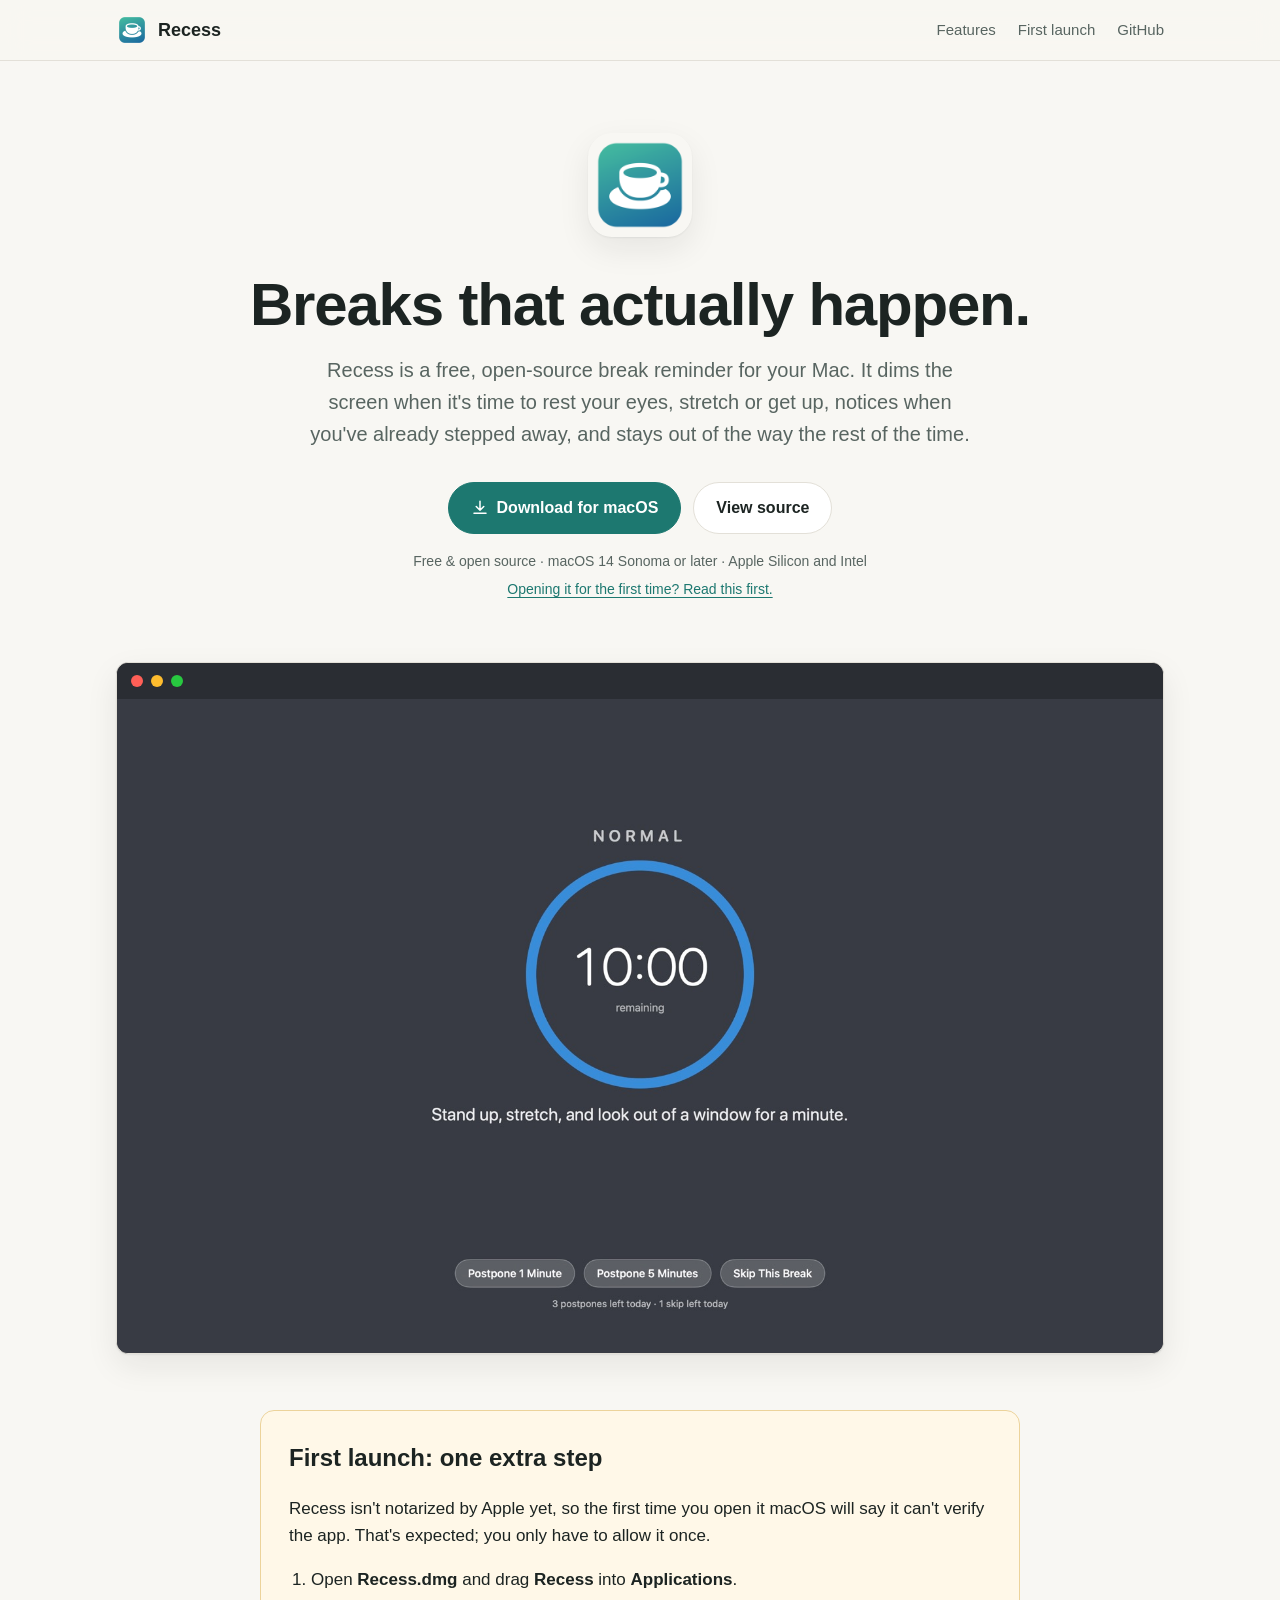
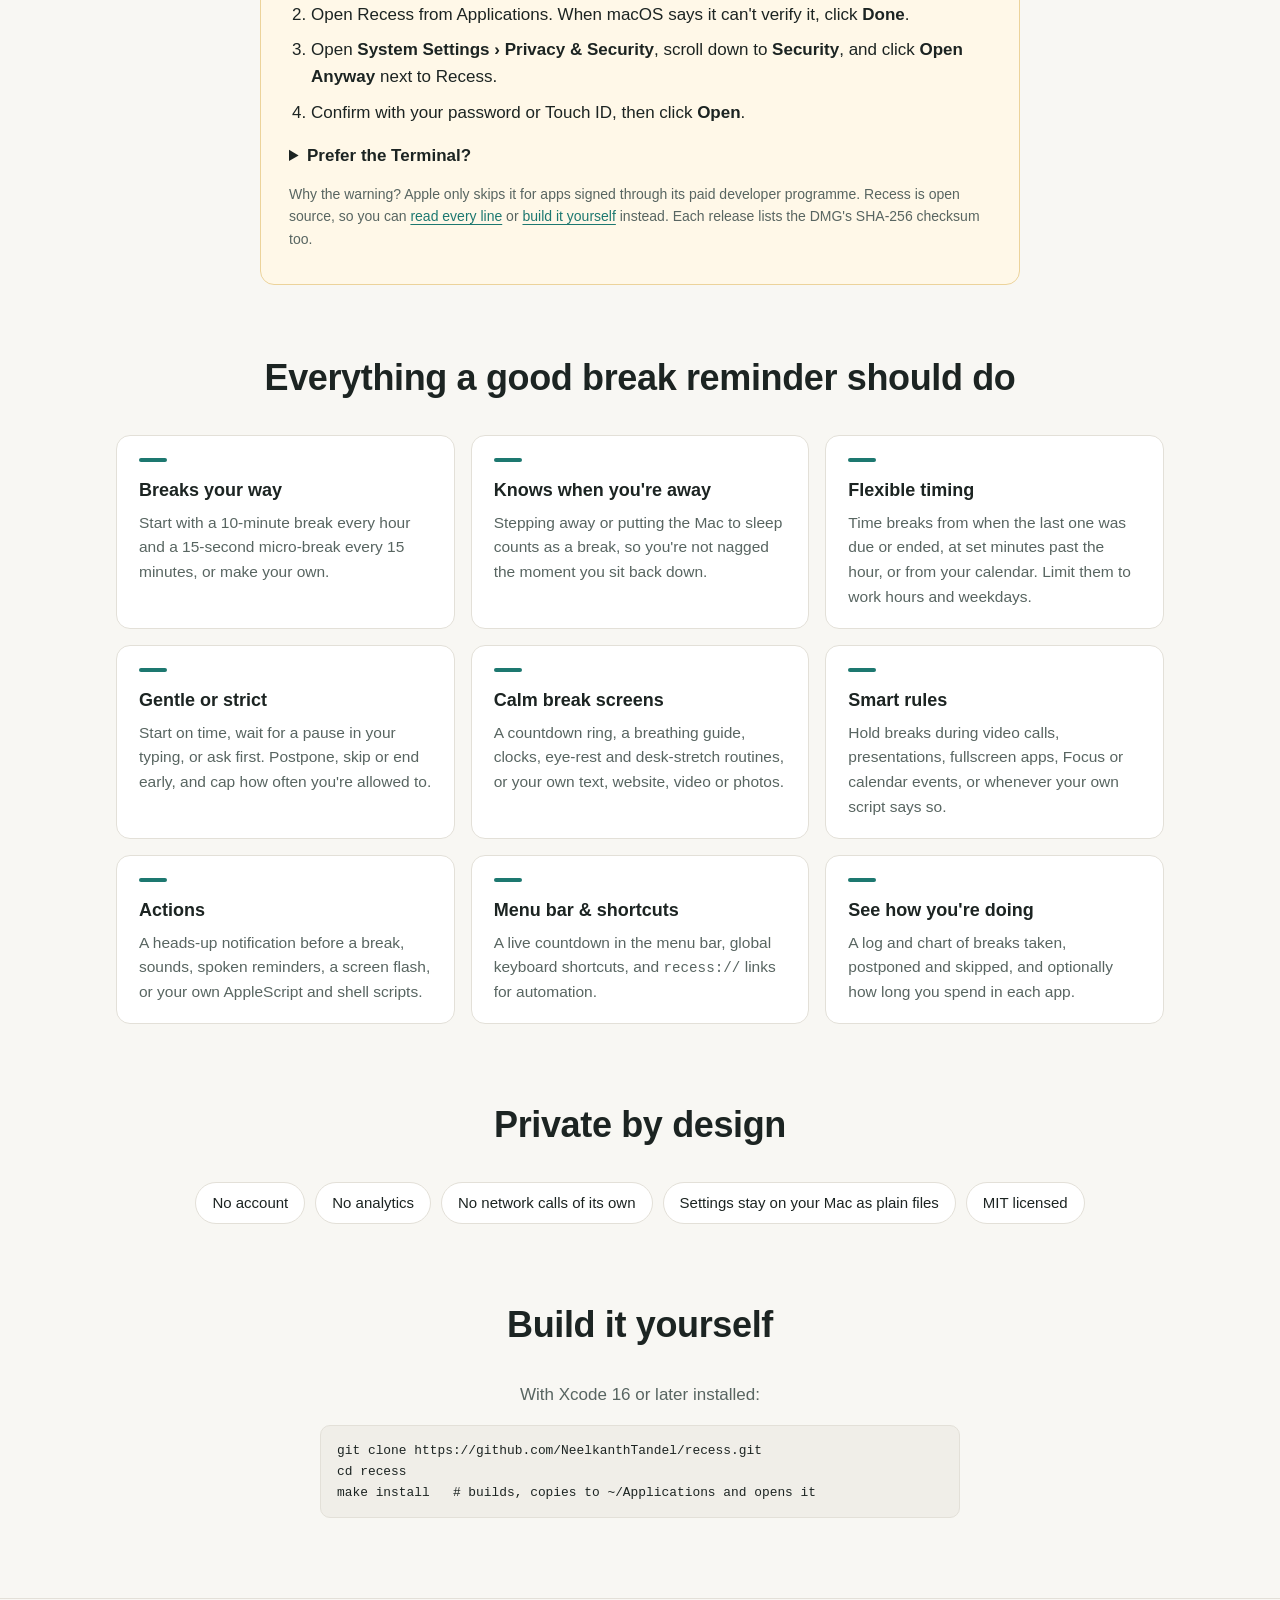
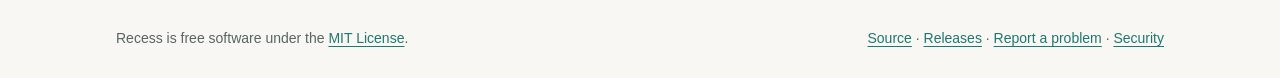
==== site/index.html @ b9e0f952 "Add DMG releases and a landing page Releases: pushing a v* tag now builds a universal (Apple Silicon" ====
<!doctype html>
<html lang="en">
<head>
  <meta charset="utf-8">
  <meta name="viewport" content="width=device-width, initial-scale=1">
  <title>Recess: break reminders for your Mac</title>
  <meta name="description" content="Recess is a free, open-source break reminder for macOS. It dims your screen when it's time to rest, notices when you've stepped away, and stays out of the way the rest of the time.">
  <meta name="color-scheme" content="light dark">
  <meta property="og:title" content="Recess: break reminders for your Mac">
  <meta property="og:description" content="A free, open-source break reminder for macOS.">
  <meta property="og:image" content="https://neelkanthtandel.github.io/recess/assets/break-screen.jpg">
  <meta property="og:type" content="website">
  <link rel="icon" href="assets/favicon.png" type="image/png">
  <link rel="stylesheet" href="style.css">
</head>
<body>
  <a class="skip" href="#main">Skip to content</a>

  <header class="nav">
    <div class="wrap nav-inner">
      <a class="brand" href="./">
        <img src="assets/icon.png" alt="" width="32" height="32">
        <span>Recess</span>
      </a>
      <nav aria-label="Main">
        <a href="#features">Features</a>
        <a href="#first-launch">First launch</a>
        <a href="https://github.com/NeelkanthTandel/recess">GitHub</a>
      </nav>
    </div>
  </header>

  <main id="main">
    <section class="hero wrap">
      <img class="hero-icon" src="assets/icon.png" alt="Recess app icon" width="104" height="104">
      <h1>Breaks that actually happen.</h1>
      <p class="lead">
        Recess is a free, open-source break reminder for your Mac. It dims the screen when it's time to
        rest your eyes, stretch or get up, notices when you've already stepped away, and stays out of the
        way the rest of the time.
      </p>
      <div class="cta">
        <a class="button primary" href="https://github.com/NeelkanthTandel/recess/releases/latest/download/Recess.dmg">
          <svg aria-hidden="true" viewBox="0 0 24 24" width="18" height="18"><path d="M12 3v12m0 0-5-5m5 5 5-5M4 19h16" fill="none" stroke="currentColor" stroke-width="2" stroke-linecap="round" stroke-linejoin="round"/></svg>
          Download for macOS
        </a>
        <a class="button" href="https://github.com/NeelkanthTandel/recess">View source</a>
      </div>
      <p class="meta">Free &amp; open source · macOS 14 Sonoma or later · Apple Silicon and Intel</p>
      <p class="meta"><a href="#first-launch">Opening it for the first time? Read this first.</a></p>
    </section>

    <section class="shot wrap" aria-label="Screenshot">
      <figure class="window">
        <div class="window-bar" aria-hidden="true"><span></span><span></span><span></span></div>
        <img src="assets/break-screen.jpg" width="1600" height="1000" loading="lazy"
             alt="The Recess break screen: a countdown ring showing 10:00 remaining, a suggestion to stand up and stretch, and buttons to postpone or skip.">
      </figure>
    </section>

    <section id="first-launch" class="wrap">
      <div class="notice">
        <h2>First launch: one extra step</h2>
        <p>
          Recess isn't notarized by Apple yet, so the first time you open it macOS will say it can't verify
          the app. That's expected; you only have to allow it once.
        </p>
        <ol class="steps">
          <li>Open <strong>Recess.dmg</strong> and drag <strong>Recess</strong> into <strong>Applications</strong>.</li>
          <li>Open Recess from Applications. When macOS says it can't verify it, click <strong>Done</strong>.</li>
          <li>Open <strong>System Settings › Privacy &amp; Security</strong>, scroll down to <strong>Security</strong>,
            and click <strong>Open Anyway</strong> next to Recess.</li>
          <li>Confirm with your password or Touch ID, then click <strong>Open</strong>.</li>
        </ol>
        <details>
          <summary>Prefer the Terminal?</summary>
          <p>After copying the app to Applications, remove the download flag and open it:</p>
          <pre><code>xattr -dr com.apple.quarantine /Applications/Recess.app
open /Applications/Recess.app</code></pre>
        </details>
        <p class="small">
          Why the warning? Apple only skips it for apps signed through its paid developer programme.
          Recess is open source, so you can <a href="https://github.com/NeelkanthTandel/recess">read every line</a>
          or <a href="#build">build it yourself</a> instead. Each release lists the DMG's SHA-256 checksum too.
        </p>
      </div>
    </section>

    <section id="features" class="wrap">
      <h2 class="section-title">Everything a good break reminder should do</h2>
      <div class="grid">
        <article class="card">
          <h3>Breaks your way</h3>
          <p>Start with a 10-minute break every hour and a 15-second micro-break every 15 minutes, or make your own.</p>
        </article>
        <article class="card">
          <h3>Knows when you're away</h3>
          <p>Stepping away or putting the Mac to sleep counts as a break, so you're not nagged the moment you sit back down.</p>
        </article>
        <article class="card">
          <h3>Flexible timing</h3>
          <p>Time breaks from when the last one was due or ended, at set minutes past the hour, or from your calendar. Limit them to work hours and weekdays.</p>
        </article>
        <article class="card">
          <h3>Gentle or strict</h3>
          <p>Start on time, wait for a pause in your typing, or ask first. Postpone, skip or end early, and cap how often you're allowed to.</p>
        </article>
        <article class="card">
          <h3>Calm break screens</h3>
          <p>A countdown ring, a breathing guide, clocks, eye-rest and desk-stretch routines, or your own text, website, video or photos.</p>
        </article>
        <article class="card">
          <h3>Smart rules</h3>
          <p>Hold breaks during video calls, presentations, fullscreen apps, Focus or calendar events, or whenever your own script says so.</p>
        </article>
        <article class="card">
          <h3>Actions</h3>
          <p>A heads-up notification before a break, sounds, spoken reminders, a screen flash, or your own AppleScript and shell scripts.</p>
        </article>
        <article class="card">
          <h3>Menu bar &amp; shortcuts</h3>
          <p>A live countdown in the menu bar, global keyboard shortcuts, and <code>recess://</code> links for automation.</p>
        </article>
        <article class="card">
          <h3>See how you're doing</h3>
          <p>A log and chart of breaks taken, postponed and skipped, and optionally how long you spend in each app.</p>
        </article>
      </div>
    </section>

    <section class="wrap privacy">
      <h2 class="section-title">Private by design</h2>
      <ul class="pills" aria-label="Privacy facts">
        <li>No account</li>
        <li>No analytics</li>
        <li>No network calls of its own</li>
        <li>Settings stay on your Mac as plain files</li>
        <li>MIT licensed</li>
      </ul>
    </section>

    <section id="build" class="wrap">
      <h2 class="section-title">Build it yourself</h2>
      <p class="center">With Xcode 16 or later installed:</p>
      <pre class="code"><code>git clone https://github.com/NeelkanthTandel/recess.git
cd recess
make install   # builds, copies to ~/Applications and opens it</code></pre>
    </section>
  </main>

  <footer class="footer">
    <div class="wrap footer-inner">
      <p>Recess is free software under the <a href="https://github.com/NeelkanthTandel/recess/blob/main/LICENSE">MIT License</a>.</p>
      <p>
        <a href="https://github.com/NeelkanthTandel/recess">Source</a> ·
        <a href="https://github.com/NeelkanthTandel/recess/releases">Releases</a> ·
        <a href="https://github.com/NeelkanthTandel/recess/issues">Report a problem</a> ·
        <a href="https://github.com/NeelkanthTandel/recess/blob/main/SECURITY.md">Security</a>
      </p>
    </div>
  </footer>
</body>
</html>
---- site/style.css ----
:root {
  --bg: #f8f7f3;
  --surface: #ffffff;
  --text: #1c2422;
  --muted: #586561;
  --accent: #1d7870;
  --accent-strong: #145b55;
  --accent-text: #ffffff;
  --border: #e3e0d8;
  --notice-bg: #fff8e8;
  --notice-border: #ecd39b;
  --code-bg: #f0eee8;
  --shadow: 0 1px 2px rgba(20, 30, 28, 0.06), 0 12px 32px rgba(20, 30, 28, 0.08);
  --radius: 14px;
}

@media (prefers-color-scheme: dark) {
  :root {
    --bg: #0f1514;
    --surface: #161e1d;
    --text: #edf2f1;
    --muted: #a2b0ac;
    --accent: #4fbfae;
    --accent-strong: #79d4c6;
    --accent-text: #08201d;
    --border: #25302e;
    --notice-bg: #262113;
    --notice-border: #5c4c22;
    --code-bg: #1c2524;
    --shadow: 0 1px 2px rgba(0, 0, 0, 0.4), 0 12px 32px rgba(0, 0, 0, 0.35);
  }
}

* { box-sizing: border-box; }

html { scroll-behavior: smooth; }

body {
  margin: 0;
  background: var(--bg);
  color: var(--text);
  font: 17px/1.6 -apple-system, BlinkMacSystemFont, "SF Pro Text", "Segoe UI", Roboto, "Helvetica Neue", Arial, sans-serif;
  -webkit-font-smoothing: antialiased;
}

img { max-width: 100%; height: auto; }

a { color: var(--accent); text-underline-offset: 3px; }
a:hover { color: var(--accent-strong); }
a:focus-visible, .button:focus-visible, summary:focus-visible {
  outline: 3px solid var(--accent);
  outline-offset: 3px;
  border-radius: 6px;
}

.skip {
  position: absolute;
  left: -999px;
  top: 8px;
  background: var(--surface);
  padding: 8px 12px;
  border-radius: 8px;
  z-index: 10;
}
.skip:focus { left: 16px; }

.wrap { width: 100%; max-width: 1080px; margin: 0 auto; padding: 0 16px; }

/* Navigation */
.nav {
  position: sticky;
  top: 0;
  z-index: 5;
  background: color-mix(in srgb, var(--bg) 85%, transparent);
  backdrop-filter: saturate(180%) blur(14px);
  -webkit-backdrop-filter: saturate(180%) blur(14px);
  border-bottom: 1px solid var(--border);
}
.nav-inner { display: flex; align-items: center; justify-content: space-between; height: 60px; }
.brand { display: flex; align-items: center; gap: 10px; color: var(--text); text-decoration: none; font-weight: 650; font-size: 18px; }
.brand img { border-radius: 8px; }
.nav nav { display: flex; gap: 22px; }
.nav nav a { color: var(--muted); text-decoration: none; font-size: 15px; }
.nav nav a:hover { color: var(--text); }

/* Hero */
.hero { text-align: center; padding-top: 72px; padding-bottom: 32px; }
.hero-icon { border-radius: 24px; box-shadow: var(--shadow); }
h1 {
  font-size: clamp(36px, 6vw, 60px);
  line-height: 1.08;
  letter-spacing: -0.02em;
  margin: 28px 0 16px;
}
.lead { max-width: 660px; margin: 0 auto; color: var(--muted); font-size: clamp(17px, 2.2vw, 20px); }
.cta { display: flex; flex-wrap: wrap; gap: 12px; justify-content: center; margin: 32px 0 16px; }
.button {
  display: inline-flex;
  align-items: center;
  gap: 8px;
  padding: 12px 22px;
  border-radius: 999px;
  border: 1px solid var(--border);
  background: var(--surface);
  color: var(--text);
  font-weight: 600;
  font-size: 16px;
  text-decoration: none;
  transition: transform 0.15s ease, box-shadow 0.15s ease;
}
.button:hover { color: var(--text); transform: translateY(-1px); box-shadow: var(--shadow); }
.button.primary { background: var(--accent); border-color: var(--accent); color: var(--accent-text); }
.button.primary:hover { color: var(--accent-text); background: var(--accent-strong); border-color: var(--accent-strong); }
.meta { color: var(--muted); font-size: 14px; margin: 6px 0; }

/* Screenshot */
.shot { padding-top: 24px; padding-bottom: 56px; }
.window {
  margin: 0;
  border-radius: 12px;
  overflow: hidden;
  border: 1px solid var(--border);
  box-shadow: var(--shadow);
  background: #31353c;
}
.window-bar { display: flex; gap: 8px; padding: 12px 14px; background: #2a2d33; }
.window-bar span { width: 12px; height: 12px; border-radius: 50%; background: #5a5e66; }
.window-bar span:nth-child(1) { background: #ff5f57; }
.window-bar span:nth-child(2) { background: #febc2e; }
.window-bar span:nth-child(3) { background: #28c840; }
.window img { display: block; width: 100%; }

/* First-launch notice */
#first-launch { scroll-margin-top: 80px; padding-bottom: 64px; }
.notice {
  max-width: 760px;
  margin: 0 auto;
  background: var(--notice-bg);
  border: 1px solid var(--notice-border);
  border-radius: var(--radius);
  padding: 28px 28px 20px;
}
.notice h2 { margin: 0 0 8px; font-size: 24px; }
.steps { padding-left: 22px; margin: 16px 0; }
.steps li { margin: 8px 0; }
details { margin: 12px 0; }
summary { cursor: pointer; font-weight: 600; }
.small { font-size: 14px; color: var(--muted); }

pre {
  background: var(--code-bg);
  border: 1px solid var(--border);
  border-radius: 10px;
  padding: 14px 16px;
  overflow-x: auto;
  font-size: 14px;
  line-height: 1.5;
}
code { font-family: ui-monospace, "SF Mono", Menlo, Consolas, monospace; font-size: 0.92em; }

/* Features */
.section-title { text-align: center; font-size: clamp(26px, 4vw, 36px); letter-spacing: -0.01em; margin: 0 0 28px; }
#features { padding-bottom: 72px; scroll-margin-top: 80px; }
.grid { display: grid; grid-template-columns: repeat(auto-fill, minmax(280px, 1fr)); gap: 16px; }
.card {
  background: var(--surface);
  border: 1px solid var(--border);
  border-radius: var(--radius);
  padding: 22px 22px 18px;
}
.card h3 { margin: 0 0 6px; font-size: 18px; }
.card h3::before {
  content: "";
  display: block;
  width: 28px;
  height: 4px;
  border-radius: 2px;
  background: var(--accent);
  margin-bottom: 14px;
}
.card p { margin: 0; color: var(--muted); font-size: 15.5px; }

/* Privacy */
.privacy { padding-bottom: 72px; }
.pills { list-style: none; display: flex; flex-wrap: wrap; justify-content: center; gap: 10px; padding: 0; margin: 0; }
.pills li { border: 1px solid var(--border); background: var(--surface); border-radius: 999px; padding: 8px 16px; font-size: 15px; }

/* Build */
#build { padding-bottom: 80px; scroll-margin-top: 80px; }
.center { text-align: center; color: var(--muted); }
.code { max-width: 640px; margin: 0 auto; }

/* Footer */
.footer { border-top: 1px solid var(--border); padding: 28px 0; color: var(--muted); font-size: 14px; }
.footer-inner { display: flex; flex-wrap: wrap; gap: 8px 24px; justify-content: space-between; }
.footer p { margin: 0; }

@media (max-width: 640px) {
  .nav nav { gap: 14px; }
  .nav nav a:not(:last-child) { display: none; }
  .hero { padding-top: 48px; }
  .notice { padding: 22px 18px 14px; }
}

@media (prefers-reduced-motion: reduce) {
  html { scroll-behavior: auto; }
  .button { transition: none; }
}
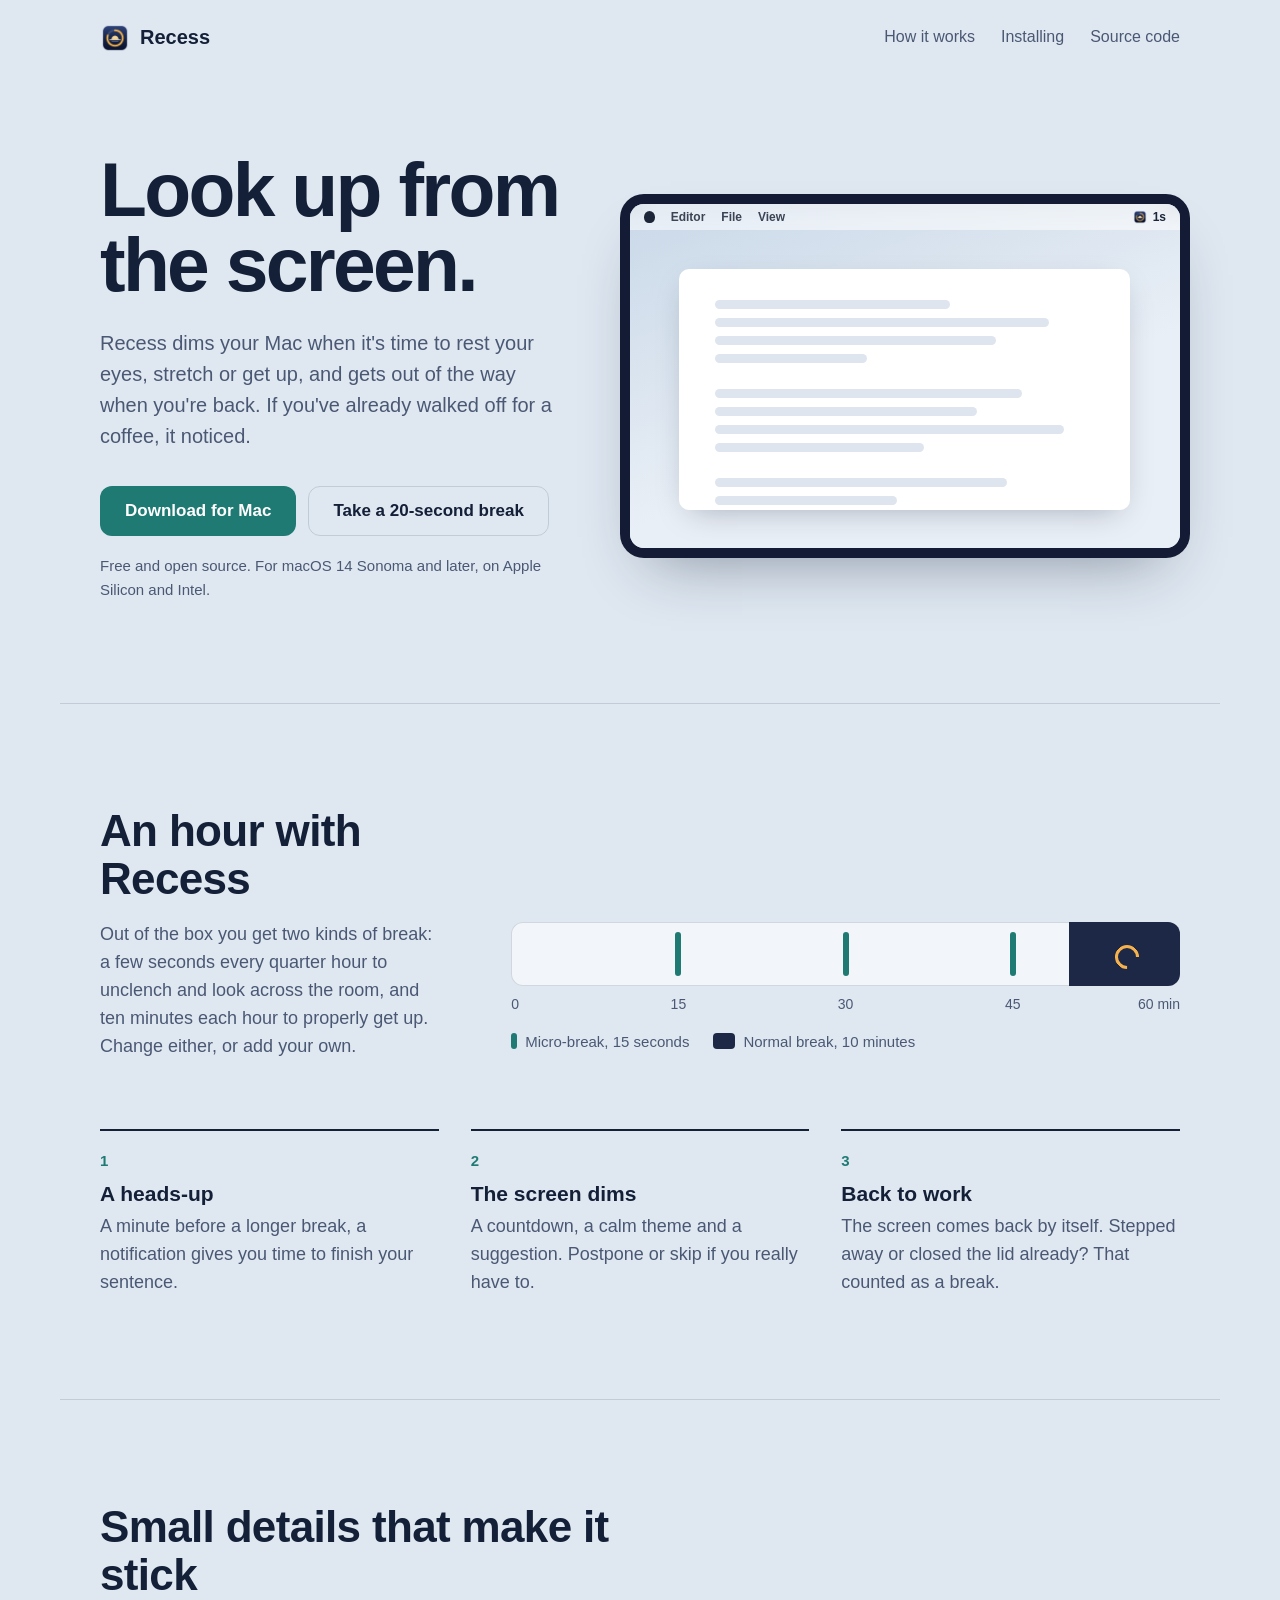
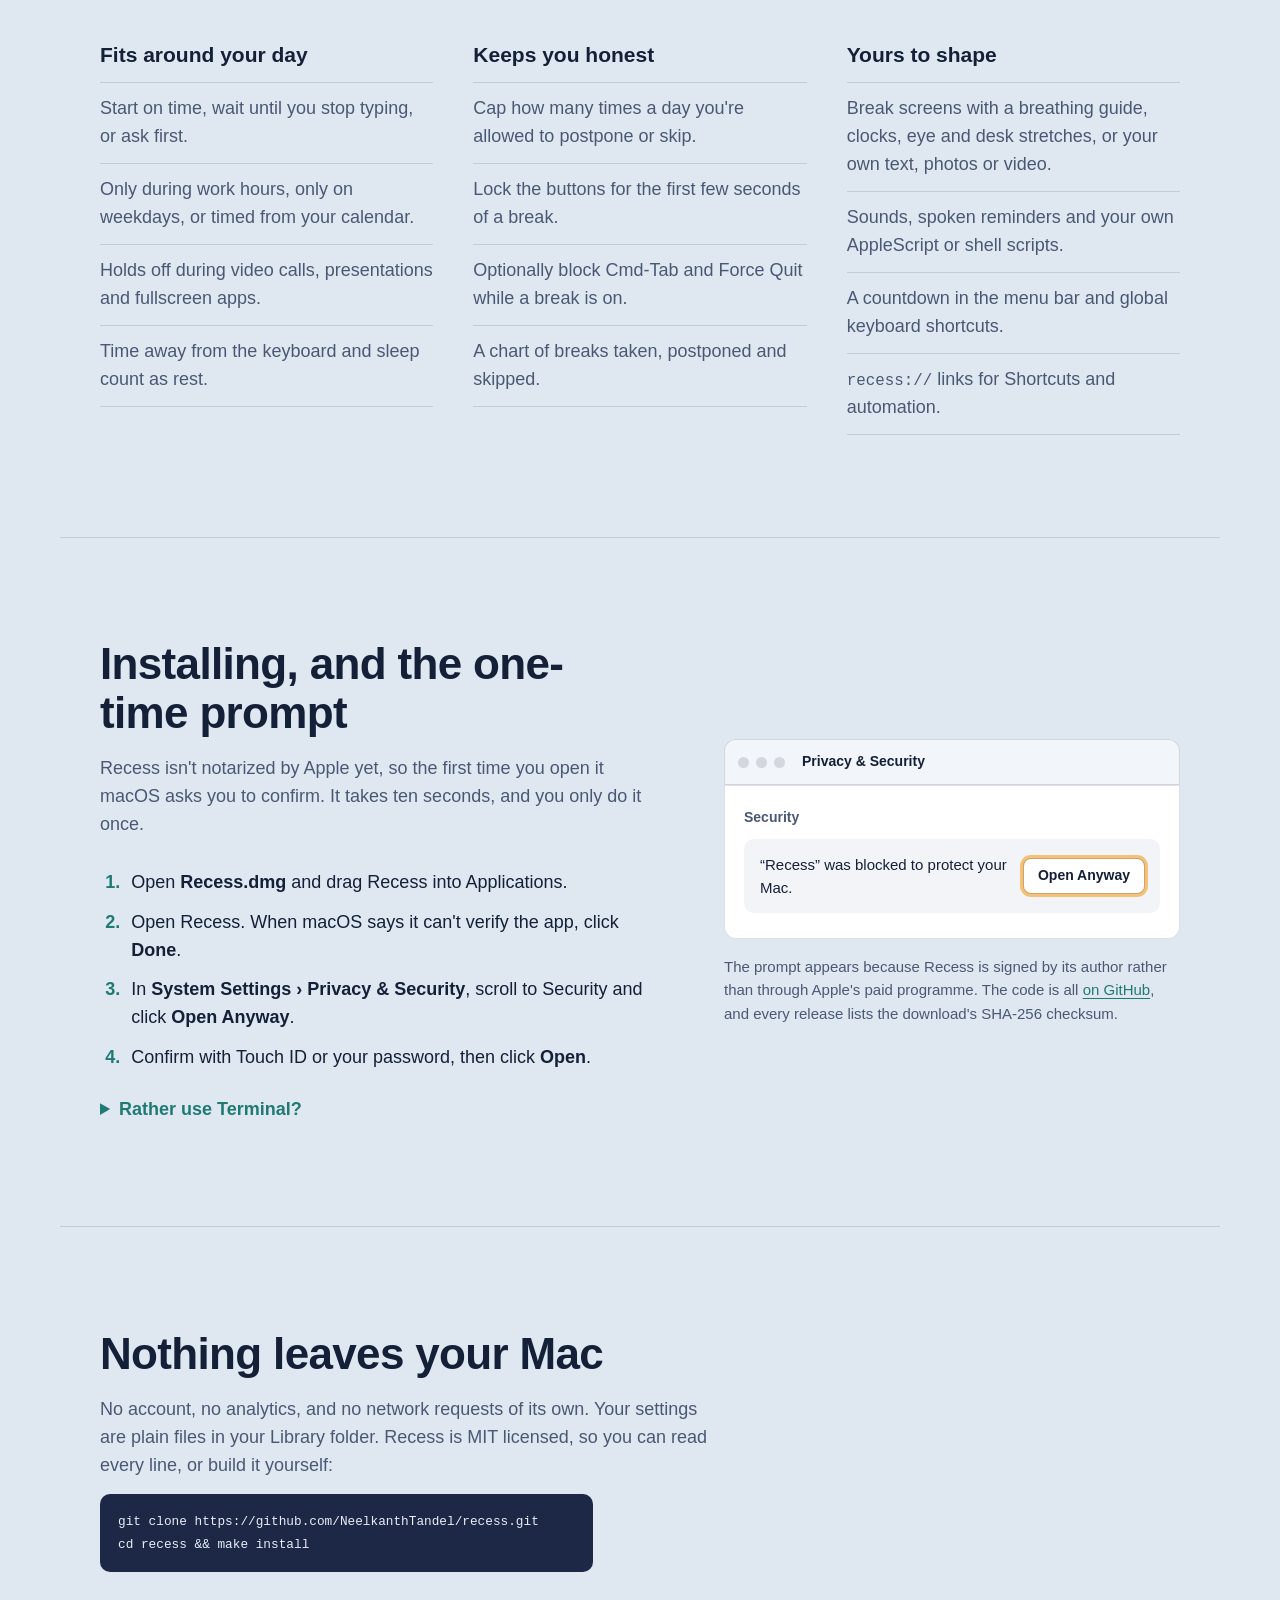
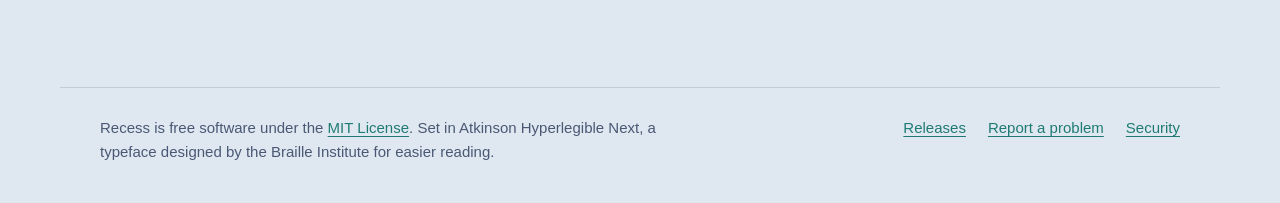
==== commit 7cd1b0e7: "Redesign the landing page and the app icon Site: the hero is now the product moment. A mock Mac scre" ====
--- a/site/index.html
+++ b/site/index.html
@@ -3,161 +3,244 @@
 <head>
   <meta charset="utf-8">
   <meta name="viewport" content="width=device-width, initial-scale=1">
-  <title>Recess: break reminders for your Mac</title>
-  <meta name="description" content="Recess is a free, open-source break reminder for macOS. It dims your screen when it's time to rest, notices when you've stepped away, and stays out of the way the rest of the time.">
+  <title>Recess: a break reminder for your Mac</title>
+  <meta name="description" content="Recess dims your Mac's screen when it's time to rest your eyes, stretch or get up. Free and open source, with no account and no tracking.">
   <meta name="color-scheme" content="light dark">
-  <meta property="og:title" content="Recess: break reminders for your Mac">
-  <meta property="og:description" content="A free, open-source break reminder for macOS.">
+  <meta property="og:title" content="Recess: a break reminder for your Mac">
+  <meta property="og:description" content="Recess dims your screen when it's time for a break. Free and open source.">
   <meta property="og:image" content="https://neelkanthtandel.github.io/recess/assets/break-screen.jpg">
   <meta property="og:type" content="website">
   <link rel="icon" href="assets/favicon.png" type="image/png">
+  <link rel="preload" href="fonts/AtkinsonHyperlegibleNext.ttf" as="font" type="font/ttf" crossorigin>
   <link rel="stylesheet" href="style.css">
+  <script src="app.js" defer></script>
 </head>
 <body>
   <a class="skip" href="#main">Skip to content</a>
 
-  <header class="nav">
-    <div class="wrap nav-inner">
-      <a class="brand" href="./">
-        <img src="assets/icon.png" alt="" width="32" height="32">
-        <span>Recess</span>
-      </a>
-      <nav aria-label="Main">
-        <a href="#features">Features</a>
-        <a href="#first-launch">First launch</a>
-        <a href="https://github.com/NeelkanthTandel/recess">GitHub</a>
-      </nav>
-    </div>
+  <header class="topbar">
+    <a class="brand" href="./">
+      <img src="assets/icon.png" alt="" width="30" height="30">
+      Recess
+    </a>
+    <nav aria-label="Main">
+      <a href="#hour">How it works</a>
+      <a href="#first-launch">Installing</a>
+      <a href="https://github.com/NeelkanthTandel/recess">Source code</a>
+    </nav>
   </header>
 
   <main id="main">
-    <section class="hero wrap">
-      <img class="hero-icon" src="assets/icon.png" alt="Recess app icon" width="104" height="104">
-      <h1>Breaks that actually happen.</h1>
-      <p class="lead">
-        Recess is a free, open-source break reminder for your Mac. It dims the screen when it's time to
-        rest your eyes, stretch or get up, notices when you've already stepped away, and stays out of the
-        way the rest of the time.
-      </p>
-      <div class="cta">
-        <a class="button primary" href="https://github.com/NeelkanthTandel/recess/releases/latest/download/Recess.dmg">
-          <svg aria-hidden="true" viewBox="0 0 24 24" width="18" height="18"><path d="M12 3v12m0 0-5-5m5 5 5-5M4 19h16" fill="none" stroke="currentColor" stroke-width="2" stroke-linecap="round" stroke-linejoin="round"/></svg>
-          Download for macOS
-        </a>
-        <a class="button" href="https://github.com/NeelkanthTandel/recess">View source</a>
-      </div>
-      <p class="meta">Free &amp; open source · macOS 14 Sonoma or later · Apple Silicon and Intel</p>
-      <p class="meta"><a href="#first-launch">Opening it for the first time? Read this first.</a></p>
-    </section>
-
-    <section class="shot wrap" aria-label="Screenshot">
-      <figure class="window">
-        <div class="window-bar" aria-hidden="true"><span></span><span></span><span></span></div>
-        <img src="assets/break-screen.jpg" width="1600" height="1000" loading="lazy"
-             alt="The Recess break screen: a countdown ring showing 10:00 remaining, a suggestion to stand up and stretch, and buttons to postpone or skip.">
+    <!-- The hero is the product moment: a screen full of work, dimmed by a break. -->
+    <section class="hero">
+      <div class="hero-copy">
+        <h1>Look up from the&nbsp;screen.</h1>
+        <p class="hero-lead">
+          Recess dims your Mac when it's time to rest your eyes, stretch or get up, and gets out of
+          the way when you're back. If you've already walked off for a coffee, it noticed.
+        </p>
+        <div class="hero-actions">
+          <a class="btn btn-primary" href="https://github.com/NeelkanthTandel/recess/releases/latest/download/Recess.dmg">Download for Mac</a>
+          <button class="btn btn-quiet" type="button" data-try-break>Take a 20-second break</button>
+        </div>
+        <p class="hero-fine">Free and open source. For macOS 14 Sonoma and later, on Apple Silicon and Intel.</p>
+      </div>
+
+      <figure class="screen" aria-label="A Mac screen dimmed by a Recess break">
+        <div class="screen-menubar" aria-hidden="true">
+          <span class="menubar-apple"></span>
+          <span class="menubar-item">Editor</span>
+          <span class="menubar-item">File</span>
+          <span class="menubar-item">View</span>
+          <span class="menubar-spacer"></span>
+          <span class="menubar-recess"><img src="assets/icon.png" alt="" width="14" height="14"><span data-menubar-countdown>0s</span></span>
+        </div>
+        <div class="screen-work" aria-hidden="true">
+          <div class="work-window">
+            <div class="work-lines">
+              <i style="width: 62%"></i><i style="width: 88%"></i><i style="width: 74%"></i><i style="width: 40%"></i>
+              <i class="gap" style="width: 0"></i>
+              <i style="width: 81%"></i><i style="width: 69%"></i><i style="width: 92%"></i><i style="width: 55%"></i>
+              <i class="gap" style="width: 0"></i>
+              <i style="width: 77%"></i><i style="width: 48%"></i>
+            </div>
+          </div>
+        </div>
+        <div class="screen-break" data-hero-break>
+          <div class="clock clock-small">
+            <svg class="ring" viewBox="0 0 120 120" aria-hidden="true">
+              <circle class="ring-track" cx="60" cy="60" r="52"></circle>
+              <circle class="ring-progress" cx="60" cy="60" r="52" pathLength="100"></circle>
+            </svg>
+            <p class="clock-time" data-hero-time>0:20</p>
+          </div>
+          <p class="screen-tip">Look at something far away.</p>
+          <p class="screen-buttons" aria-hidden="true"><span>Postpone 1 minute</span><span>Skip this break</span></p>
+        </div>
+        <figcaption class="visually-hidden">
+          Recess dims the screen with a countdown and a suggestion. You can postpone or skip if you're in the middle of something.
+        </figcaption>
       </figure>
     </section>
 
-    <section id="first-launch" class="wrap">
-      <div class="notice">
-        <h2>First launch: one extra step</h2>
+    <!-- A real timeline of the default schedule. -->
+    <section class="hour" id="hour" aria-labelledby="hour-title">
+      <div class="hour-intro">
+        <h2 id="hour-title">An hour with Recess</h2>
         <p>
-          Recess isn't notarized by Apple yet, so the first time you open it macOS will say it can't verify
-          the app. That's expected; you only have to allow it once.
+          Out of the box you get two kinds of break: a few seconds every quarter hour to unclench and
+          look across the room, and ten minutes each hour to properly get up. Change either, or add
+          your own.
         </p>
-        <ol class="steps">
-          <li>Open <strong>Recess.dmg</strong> and drag <strong>Recess</strong> into <strong>Applications</strong>.</li>
-          <li>Open Recess from Applications. When macOS says it can't verify it, click <strong>Done</strong>.</li>
-          <li>Open <strong>System Settings › Privacy &amp; Security</strong>, scroll down to <strong>Security</strong>,
-            and click <strong>Open Anyway</strong> next to Recess.</li>
-          <li>Confirm with your password or Touch ID, then click <strong>Open</strong>.</li>
+      </div>
+
+      <div class="timeline" role="img" aria-label="A 60-minute timeline: 20-second micro-breaks at 15, 30 and 45 minutes, and a 10-minute break from 50 to 60 minutes.">
+        <div class="timeline-bar">
+          <span class="tick" style="left: 25%"></span>
+          <span class="tick" style="left: 50%"></span>
+          <span class="tick" style="left: 75%"></span>
+          <span class="rest" style="left: 83.333%; width: 16.667%"></span>
+        </div>
+        <div class="timeline-scale" aria-hidden="true">
+          <span style="left: 0">0</span>
+          <span style="left: 25%">15</span>
+          <span style="left: 50%">30</span>
+          <span style="left: 75%">45</span>
+          <span style="left: 100%">60 min</span>
+        </div>
+        <div class="timeline-key" aria-hidden="true">
+          <span><i class="key-tick"></i>Micro-break, 15 seconds</span>
+          <span><i class="key-rest"></i>Normal break, 10 minutes</span>
+        </div>
+      </div>
+
+      <ol class="moments">
+        <li>
+          <h3>A heads-up</h3>
+          <p>A minute before a longer break, a notification gives you time to finish your sentence.</p>
+        </li>
+        <li>
+          <h3>The screen dims</h3>
+          <p>A countdown, a calm theme and a suggestion. Postpone or skip if you really have to.</p>
+        </li>
+        <li>
+          <h3>Back to work</h3>
+          <p>The screen comes back by itself. Stepped away or closed the lid already? That counted as a break.</p>
+        </li>
+      </ol>
+    </section>
+
+    <section class="details" aria-labelledby="details-title">
+      <h2 id="details-title" class="details-title">Small details that make it stick</h2>
+      <div class="detail-groups">
+        <div class="detail-group">
+          <h3>Fits around your day</h3>
+          <ul>
+            <li>Start on time, wait until you stop typing, or ask first.</li>
+            <li>Only during work hours, only on weekdays, or timed from your calendar.</li>
+            <li>Holds off during video calls, presentations and fullscreen apps.</li>
+            <li>Time away from the keyboard and sleep count as rest.</li>
+          </ul>
+        </div>
+        <div class="detail-group">
+          <h3>Keeps you honest</h3>
+          <ul>
+            <li>Cap how many times a day you're allowed to postpone or skip.</li>
+            <li>Lock the buttons for the first few seconds of a break.</li>
+            <li>Optionally block Cmd-Tab and Force Quit while a break is on.</li>
+            <li>A chart of breaks taken, postponed and skipped.</li>
+          </ul>
+        </div>
+        <div class="detail-group">
+          <h3>Yours to shape</h3>
+          <ul>
+            <li>Break screens with a breathing guide, clocks, eye and desk stretches, or your own text, photos or video.</li>
+            <li>Sounds, spoken reminders and your own AppleScript or shell scripts.</li>
+            <li>A countdown in the menu bar and global keyboard shortcuts.</li>
+            <li><code>recess://</code> links for Shortcuts and automation.</li>
+          </ul>
+        </div>
+      </div>
+    </section>
+
+    <section class="install" id="first-launch" aria-labelledby="install-title">
+      <div class="install-copy">
+        <h2 id="install-title">Installing, and the one-time prompt</h2>
+        <p>
+          Recess isn't notarized by Apple yet, so the first time you open it macOS asks you to confirm.
+          It takes ten seconds, and you only do it once.
+        </p>
+        <ol class="install-steps">
+          <li>Open <b>Recess.dmg</b> and drag Recess into Applications.</li>
+          <li>Open Recess. When macOS says it can't verify the app, click <b>Done</b>.</li>
+          <li>In <b>System Settings › Privacy &amp; Security</b>, scroll to Security and click <b>Open Anyway</b>.</li>
+          <li>Confirm with Touch ID or your password, then click <b>Open</b>.</li>
         </ol>
-        <details>
-          <summary>Prefer the Terminal?</summary>
-          <p>After copying the app to Applications, remove the download flag and open it:</p>
+        <details class="install-terminal">
+          <summary>Rather use Terminal?</summary>
           <pre><code>xattr -dr com.apple.quarantine /Applications/Recess.app
 open /Applications/Recess.app</code></pre>
         </details>
-        <p class="small">
-          Why the warning? Apple only skips it for apps signed through its paid developer programme.
-          Recess is open source, so you can <a href="https://github.com/NeelkanthTandel/recess">read every line</a>
-          or <a href="#build">build it yourself</a> instead. Each release lists the DMG's SHA-256 checksum too.
-        </p>
-      </div>
-    </section>
-
-    <section id="features" class="wrap">
-      <h2 class="section-title">Everything a good break reminder should do</h2>
-      <div class="grid">
-        <article class="card">
-          <h3>Breaks your way</h3>
-          <p>Start with a 10-minute break every hour and a 15-second micro-break every 15 minutes, or make your own.</p>
-        </article>
-        <article class="card">
-          <h3>Knows when you're away</h3>
-          <p>Stepping away or putting the Mac to sleep counts as a break, so you're not nagged the moment you sit back down.</p>
-        </article>
-        <article class="card">
-          <h3>Flexible timing</h3>
-          <p>Time breaks from when the last one was due or ended, at set minutes past the hour, or from your calendar. Limit them to work hours and weekdays.</p>
-        </article>
-        <article class="card">
-          <h3>Gentle or strict</h3>
-          <p>Start on time, wait for a pause in your typing, or ask first. Postpone, skip or end early, and cap how often you're allowed to.</p>
-        </article>
-        <article class="card">
-          <h3>Calm break screens</h3>
-          <p>A countdown ring, a breathing guide, clocks, eye-rest and desk-stretch routines, or your own text, website, video or photos.</p>
-        </article>
-        <article class="card">
-          <h3>Smart rules</h3>
-          <p>Hold breaks during video calls, presentations, fullscreen apps, Focus or calendar events, or whenever your own script says so.</p>
-        </article>
-        <article class="card">
-          <h3>Actions</h3>
-          <p>A heads-up notification before a break, sounds, spoken reminders, a screen flash, or your own AppleScript and shell scripts.</p>
-        </article>
-        <article class="card">
-          <h3>Menu bar &amp; shortcuts</h3>
-          <p>A live countdown in the menu bar, global keyboard shortcuts, and <code>recess://</code> links for automation.</p>
-        </article>
-        <article class="card">
-          <h3>See how you're doing</h3>
-          <p>A log and chart of breaks taken, postponed and skipped, and optionally how long you spend in each app.</p>
-        </article>
-      </div>
-    </section>
-
-    <section class="wrap privacy">
-      <h2 class="section-title">Private by design</h2>
-      <ul class="pills" aria-label="Privacy facts">
-        <li>No account</li>
-        <li>No analytics</li>
-        <li>No network calls of its own</li>
-        <li>Settings stay on your Mac as plain files</li>
-        <li>MIT licensed</li>
-      </ul>
-    </section>
-
-    <section id="build" class="wrap">
-      <h2 class="section-title">Build it yourself</h2>
-      <p class="center">With Xcode 16 or later installed:</p>
-      <pre class="code"><code>git clone https://github.com/NeelkanthTandel/recess.git
-cd recess
-make install   # builds, copies to ~/Applications and opens it</code></pre>
+      </div>
+
+      <figure class="settings-mock" aria-label="Where to find Open Anyway in System Settings">
+        <div class="settings-head" aria-hidden="true">
+          <span class="settings-dot"></span><span class="settings-dot"></span><span class="settings-dot"></span>
+          <span class="settings-title">Privacy &amp; Security</span>
+        </div>
+        <div class="settings-body">
+          <p class="settings-section">Security</p>
+          <div class="settings-row">
+            <span>“Recess” was blocked to protect your Mac.</span>
+            <span class="settings-button">Open Anyway</span>
+          </div>
+        </div>
+        <figcaption>
+          The prompt appears because Recess is signed by its author rather than through Apple's paid
+          programme. The code is all <a href="https://github.com/NeelkanthTandel/recess">on GitHub</a>,
+          and every release lists the download's SHA-256 checksum.
+        </figcaption>
+      </figure>
+    </section>
+
+    <section class="open" aria-labelledby="open-title">
+      <h2 id="open-title">Nothing leaves your Mac</h2>
+      <p>
+        No account, no analytics, and no network requests of its own. Your settings are plain files in
+        your Library folder. Recess is MIT licensed, so you can read every line, or build it yourself:
+      </p>
+      <pre class="build"><code>git clone https://github.com/NeelkanthTandel/recess.git
+cd recess &amp;&amp; make install</code></pre>
     </section>
   </main>
 
   <footer class="footer">
-    <div class="wrap footer-inner">
-      <p>Recess is free software under the <a href="https://github.com/NeelkanthTandel/recess/blob/main/LICENSE">MIT License</a>.</p>
-      <p>
-        <a href="https://github.com/NeelkanthTandel/recess">Source</a> ·
-        <a href="https://github.com/NeelkanthTandel/recess/releases">Releases</a> ·
-        <a href="https://github.com/NeelkanthTandel/recess/issues">Report a problem</a> ·
-        <a href="https://github.com/NeelkanthTandel/recess/blob/main/SECURITY.md">Security</a>
-      </p>
+    <p>Recess is free software under the <a href="https://github.com/NeelkanthTandel/recess/blob/main/LICENSE">MIT License</a>. Set in Atkinson Hyperlegible Next, a typeface designed by the Braille Institute for easier reading.</p>
+    <nav aria-label="Project">
+      <a href="https://github.com/NeelkanthTandel/recess/releases">Releases</a>
+      <a href="https://github.com/NeelkanthTandel/recess/issues">Report a problem</a>
+      <a href="https://github.com/NeelkanthTandel/recess/blob/main/SECURITY.md">Security</a>
+    </nav>
+  </footer>
+
+  <!-- The full-page break started by "Take a 20-second break". -->
+  <div class="break" role="dialog" aria-modal="true" aria-labelledby="break-title" hidden data-break>
+    <div class="break-inner">
+      <div class="clock clock-large">
+        <svg class="ring" viewBox="0 0 120 120" aria-hidden="true">
+          <circle class="ring-track" cx="60" cy="60" r="52"></circle>
+          <circle class="ring-progress" cx="60" cy="60" r="52" pathLength="100" data-break-ring></circle>
+        </svg>
+        <p class="clock-time" data-break-time aria-hidden="true">0:20</p>
+      </div>
+      <h2 class="break-title" id="break-title" data-break-title>Look at something far away</h2>
+      <p class="break-tip" data-break-tip>Let your eyes relax on something at least six metres away. The page comes back by itself.</p>
+      <div class="break-actions">
+        <button type="button" class="break-button" data-break-close="postpone">Postpone 1 minute</button>
+        <button type="button" class="break-button" data-break-close="skip">Skip this break</button>
+      </div>
+      <p class="break-status visually-hidden" aria-live="polite" data-break-status></p>
     </div>
-  </footer>
+  </div>
 </body>
 </html>
--- a/site/style.css
+++ b/site/style.css
@@ -1,208 +1,367 @@
+/* Recess site.
+   Palette: the break screen's dusk blue, a pale "look at the horizon" sky, the icon's lagoon
+   teal for actions, and sunlight amber used only for the countdown. */
+
+@font-face {
+  font-family: "Atkinson Hyperlegible Next";
+  src: url("fonts/AtkinsonHyperlegibleNext.ttf") format("truetype");
+  font-weight: 200 800;
+  font-style: normal;
+  font-display: swap;
+}
+
 :root {
-  --bg: #f8f7f3;
-  --surface: #ffffff;
-  --text: #1c2422;
-  --muted: #586561;
-  --accent: #1d7870;
-  --accent-strong: #145b55;
-  --accent-text: #ffffff;
-  --border: #e3e0d8;
-  --notice-bg: #fff8e8;
-  --notice-border: #ecd39b;
-  --code-bg: #f0eee8;
-  --shadow: 0 1px 2px rgba(20, 30, 28, 0.06), 0 12px 32px rgba(20, 30, 28, 0.08);
-  --radius: 14px;
+  --sky: #dfe8f1;
+  --mist: #f2f6fa;
+  --ink: #142038;
+  --ink-soft: #4a5874;
+  --line: rgba(20, 32, 56, 0.14);
+  --dusk: #1d2847;
+  --dusk-deep: #141c35;
+  --dusk-ink: #e8eef8;
+  --dusk-soft: #a9b6cf;
+  --lagoon: #1f7a74;
+  --lagoon-hover: #165e59;
+  --lagoon-ink: #ffffff;
+  --sun: #f5b14c;
+
+  --font: "Atkinson Hyperlegible Next", -apple-system, BlinkMacSystemFont, "Segoe UI", sans-serif;
+  --measure: 34em;
 }
 
 @media (prefers-color-scheme: dark) {
   :root {
-    --bg: #0f1514;
-    --surface: #161e1d;
-    --text: #edf2f1;
-    --muted: #a2b0ac;
-    --accent: #4fbfae;
-    --accent-strong: #79d4c6;
-    --accent-text: #08201d;
-    --border: #25302e;
-    --notice-bg: #262113;
-    --notice-border: #5c4c22;
-    --code-bg: #1c2524;
-    --shadow: 0 1px 2px rgba(0, 0, 0, 0.4), 0 12px 32px rgba(0, 0, 0, 0.35);
+    --sky: #0e162b;
+    --mist: #16203a;
+    --ink: #e6edf7;
+    --ink-soft: #a3b0c8;
+    --line: rgba(230, 237, 247, 0.14);
+    --dusk: #0a1124;
+    --dusk-deep: #060b19;
+    --lagoon: #5cc6b8;
+    --lagoon-hover: #82d8cc;
+    --lagoon-ink: #07221f;
   }
 }
 
 * { box-sizing: border-box; }
 
-html { scroll-behavior: smooth; }
-
-body {
+html {
+  background: var(--sky);
+  color: var(--ink);
+  font-family: var(--font);
+  font-size: 18px;
+  line-height: 1.55;
+  -webkit-font-smoothing: antialiased;
+  text-rendering: optimizeLegibility;
+}
+
+body { margin: 0; }
+
+html.is-resting { overflow: hidden; }
+
+img { max-width: 100%; height: auto; }
+
+a { color: var(--lagoon); text-underline-offset: 0.18em; text-decoration-thickness: 1px; }
+a:hover { color: var(--lagoon-hover); }
+
+:focus-visible { outline: 3px solid var(--lagoon); outline-offset: 3px; border-radius: 4px; }
+
+code, pre { font-family: ui-monospace, "SF Mono", Menlo, Consolas, monospace; }
+code { font-size: 0.88em; }
+
+h1, h2, h3 { line-height: 1.1; margin: 0; }
+h2 { font-size: clamp(30px, 4.2vw, 44px); font-weight: 700; letter-spacing: -0.015em; }
+h3 { font-size: 21px; font-weight: 700; }
+p { margin: 0; }
+
+.visually-hidden {
+  position: absolute; width: 1px; height: 1px; padding: 0; margin: -1px;
+  overflow: hidden; clip: rect(0 0 0 0); white-space: nowrap; border: 0;
+}
+
+.skip { position: absolute; left: -999px; top: 10px; background: var(--mist); padding: 8px 14px; border-radius: 8px; z-index: 30; }
+.skip:focus { left: 16px; }
+
+/* Shared horizontal rhythm. */
+.topbar, .hero, .hour, .details, .install, .open, .footer {
+  width: 100%;
+  max-width: 1160px;
+  margin-inline: auto;
+  padding-inline: clamp(16px, 4vw, 40px);
+}
+
+/* Top bar */
+.topbar { display: flex; align-items: center; justify-content: space-between; padding-block: 22px; }
+.brand { display: inline-flex; align-items: center; gap: 10px; color: var(--ink); text-decoration: none; font-weight: 700; font-size: 20px; }
+.brand img { border-radius: 7px; }
+.topbar nav { display: flex; gap: 26px; }
+.topbar nav a { color: var(--ink-soft); text-decoration: none; font-size: 16px; }
+.topbar nav a:hover { color: var(--ink); }
+
+/* Buttons */
+.btn {
+  display: inline-flex; align-items: center; justify-content: center;
+  min-height: 50px; padding: 0 24px;
+  border-radius: 12px; border: 1px solid transparent;
+  font: inherit; font-size: 17px; font-weight: 700;
+  text-decoration: none; cursor: pointer;
+}
+.btn-primary { background: var(--lagoon); color: var(--lagoon-ink); }
+.btn-primary:hover { background: var(--lagoon-hover); color: var(--lagoon-ink); }
+.btn-quiet { background: transparent; color: var(--ink); border-color: var(--line); }
+.btn-quiet:hover { background: var(--mist); }
+
+/* Hero */
+.hero {
+  display: grid;
+  grid-template-columns: minmax(0, 11fr) minmax(0, 13fr);
+  gap: clamp(32px, 5vw, 64px);
+  align-items: center;
+  padding-block: clamp(32px, 6vw, 80px) clamp(56px, 8vw, 112px);
+}
+.hero h1 {
+  font-size: clamp(44px, 6vw, 78px);
+  font-weight: 750;
+  text-wrap: balance;
+  letter-spacing: -0.035em;
+  line-height: 0.98;
+}
+.hero-lead { margin-top: 26px; max-width: 27em; font-size: 20px; color: var(--ink-soft); }
+.hero-actions { display: flex; flex-wrap: wrap; gap: 12px; margin-top: 34px; }
+.hero-fine { margin-top: 18px; font-size: 15px; color: var(--ink-soft); }
+
+/* The mock screen: work underneath, the break on top. */
+.screen {
+  position: relative;
   margin: 0;
-  background: var(--bg);
-  color: var(--text);
-  font: 17px/1.6 -apple-system, BlinkMacSystemFont, "SF Pro Text", "Segoe UI", Roboto, "Helvetica Neue", Arial, sans-serif;
-  -webkit-font-smoothing: antialiased;
-}
-
-img { max-width: 100%; height: auto; }
-
-a { color: var(--accent); text-underline-offset: 3px; }
-a:hover { color: var(--accent-strong); }
-a:focus-visible, .button:focus-visible, summary:focus-visible {
-  outline: 3px solid var(--accent);
-  outline-offset: 3px;
-  border-radius: 6px;
-}
-
-.skip {
-  position: absolute;
-  left: -999px;
-  top: 8px;
-  background: var(--surface);
-  padding: 8px 12px;
-  border-radius: 8px;
-  z-index: 10;
-}
-.skip:focus { left: 16px; }
-
-.wrap { width: 100%; max-width: 1080px; margin: 0 auto; padding: 0 16px; }
-
-/* Navigation */
-.nav {
-  position: sticky;
-  top: 0;
-  z-index: 5;
-  background: color-mix(in srgb, var(--bg) 85%, transparent);
-  backdrop-filter: saturate(180%) blur(14px);
-  -webkit-backdrop-filter: saturate(180%) blur(14px);
-  border-bottom: 1px solid var(--border);
-}
-.nav-inner { display: flex; align-items: center; justify-content: space-between; height: 60px; }
-.brand { display: flex; align-items: center; gap: 10px; color: var(--text); text-decoration: none; font-weight: 650; font-size: 18px; }
-.brand img { border-radius: 8px; }
-.nav nav { display: flex; gap: 22px; }
-.nav nav a { color: var(--muted); text-decoration: none; font-size: 15px; }
-.nav nav a:hover { color: var(--text); }
-
-/* Hero */
-.hero { text-align: center; padding-top: 72px; padding-bottom: 32px; }
-.hero-icon { border-radius: 24px; box-shadow: var(--shadow); }
-h1 {
-  font-size: clamp(36px, 6vw, 60px);
-  line-height: 1.08;
-  letter-spacing: -0.02em;
-  margin: 28px 0 16px;
-}
-.lead { max-width: 660px; margin: 0 auto; color: var(--muted); font-size: clamp(17px, 2.2vw, 20px); }
-.cta { display: flex; flex-wrap: wrap; gap: 12px; justify-content: center; margin: 32px 0 16px; }
-.button {
-  display: inline-flex;
+  aspect-ratio: 16 / 10;
+  border-radius: 14px;
+  overflow: hidden;
+  background: linear-gradient(160deg, #c9d8e8, #e9eff6 60%);
+  box-shadow: 0 0 0 10px var(--dusk-deep), 0 30px 60px -20px rgba(20, 32, 56, 0.45);
+  isolation: isolate;
+}
+.screen-menubar {
+  position: absolute; inset: 0 0 auto 0; height: 26px; z-index: 3;
+  display: flex; align-items: center; gap: 16px; padding: 0 14px;
+  background: rgba(255, 255, 255, 0.55);
+  backdrop-filter: blur(10px); -webkit-backdrop-filter: blur(10px);
+  font-size: 12px; font-weight: 600; color: #1c2638;
+}
+.menubar-apple { width: 11px; height: 12px; border-radius: 50% 50% 45% 45%; background: #1c2638; }
+.menubar-item { opacity: 0.85; }
+.menubar-spacer { flex: 1; }
+.menubar-recess { display: inline-flex; align-items: center; gap: 6px; font-variant-numeric: tabular-nums; }
+.menubar-recess img { border-radius: 3px; }
+
+.screen-work { position: absolute; inset: 26px 0 0 0; padding: 7% 9%; }
+.work-window {
+  height: 100%;
+  border-radius: 10px;
+  background: #ffffff;
+  box-shadow: 0 10px 30px -12px rgba(20, 32, 56, 0.35);
+  padding: 7% 8%;
+}
+.work-lines { display: flex; flex-direction: column; gap: 9px; }
+.work-lines i { display: block; height: 9px; border-radius: 5px; background: #dfe5ee; }
+.work-lines i.gap { height: 8px; background: none; }
+
+.screen-break {
+  position: absolute; inset: 0; z-index: 4;
+  display: flex; flex-direction: column; align-items: center; justify-content: center; gap: 4px;
+  background: rgba(20, 28, 53, 0.9);
+  color: var(--dusk-ink);
+  opacity: 0;
+  transition: opacity 1.6s ease;
+  --progress: 1;
+}
+.screen-break.is-on { opacity: 1; }
+.screen-break.is-static { transition: none; }
+.screen-tip { margin-top: 3%; font-size: clamp(13px, 1.5vw, 17px); color: var(--dusk-soft); }
+.screen-buttons { display: flex; gap: 8px; margin-top: 4%; }
+.screen-buttons span {
+  font-size: clamp(9px, 1vw, 12px); font-weight: 600; padding: 4px 10px; border-radius: 999px;
+  background: rgba(255, 255, 255, 0.12); box-shadow: inset 0 0 0 1px rgba(255, 255, 255, 0.18);
+}
+
+/* Countdown clock (ring + time), shared by the hero and the full-page break. */
+.clock { position: relative; display: grid; place-items: center; }
+.clock-small { width: 27%; }
+.clock-large { width: min(56vw, 240px); }
+.ring { display: block; width: 100%; height: auto; transform: rotate(-90deg); }
+.clock-time {
+  position: absolute; inset: 0; display: grid; place-items: center;
+  font-weight: 250; font-variant-numeric: tabular-nums; letter-spacing: -0.02em;
+}
+.clock-small .clock-time { font-size: clamp(22px, 3.4vw, 42px); }
+.clock-large .clock-time { font-size: clamp(44px, 9vw, 64px); }
+.ring-track { fill: none; stroke: rgba(255, 255, 255, 0.12); stroke-width: 6; }
+.ring-progress {
+  fill: none; stroke: var(--sun); stroke-width: 6; stroke-linecap: round;
+  stroke-dasharray: 100;
+  stroke-dashoffset: calc(100 - 100 * var(--progress, 1));
+  transition: stroke-dashoffset 1s linear;
+}
+
+/* An hour with Recess */
+.hour {
+  display: grid;
+  grid-template-columns: minmax(0, 4fr) minmax(0, 8fr);
+  gap: 28px clamp(32px, 6vw, 80px);
+  padding-block: clamp(56px, 8vw, 104px);
+  border-top: 1px solid var(--line);
+}
+.hour-intro p { margin-top: 18px; color: var(--ink-soft); max-width: var(--measure); }
+
+.timeline { align-self: end; padding-bottom: 8px; }
+.timeline-bar {
+  position: relative; height: 64px; border-radius: 12px;
+  background: var(--mist);
+  box-shadow: inset 0 0 0 1px var(--line);
+}
+.timeline-bar .tick { position: absolute; top: 10px; bottom: 10px; width: 6px; margin-left: -3px; border-radius: 3px; background: var(--lagoon); }
+.timeline-bar .rest { position: absolute; top: 0; bottom: 0; border-radius: 0 12px 12px 0; background: var(--dusk); }
+.timeline-bar .rest::after {
+  content: ""; position: absolute; top: 50%; left: 50%; width: 18px; height: 18px; margin: -9px 0 0 -9px;
+  border-radius: 50%; border: 3px solid var(--sun); border-right-color: transparent; rotate: 45deg;
+}
+.timeline-scale { position: relative; height: 26px; margin-top: 8px; font-size: 14px; color: var(--ink-soft); font-variant-numeric: tabular-nums; }
+.timeline-scale span { position: absolute; translate: -50% 0; white-space: nowrap; }
+.timeline-scale span:first-child { translate: 0 0; }
+.timeline-scale span:last-child { translate: -100% 0; }
+.timeline-key { display: flex; flex-wrap: wrap; gap: 8px 24px; margin-top: 10px; font-size: 15px; color: var(--ink-soft); }
+.timeline-key i { display: inline-block; vertical-align: -2px; margin-right: 8px; }
+.key-tick { width: 6px; height: 16px; border-radius: 3px; background: var(--lagoon); }
+.key-rest { width: 22px; height: 16px; border-radius: 4px; background: var(--dusk); }
+
+.moments {
+  grid-column: 1 / -1;
+  list-style: none; margin: 40px 0 0; padding: 0;
+  display: grid; grid-template-columns: repeat(3, minmax(0, 1fr)); gap: 32px;
+  counter-reset: moment;
+}
+.moments li { counter-increment: moment; padding-top: 18px; border-top: 2px solid var(--ink); }
+.moments li::before {
+  content: counter(moment);
+  display: block; margin-bottom: 10px;
+  font-size: 15px; font-weight: 700; color: var(--lagoon); font-variant-numeric: tabular-nums;
+}
+.moments p { margin-top: 8px; color: var(--ink-soft); }
+
+/* Details */
+.details { padding-block: clamp(56px, 8vw, 104px); border-top: 1px solid var(--line); }
+.details-title { max-width: 14em; }
+.detail-groups { display: grid; grid-template-columns: repeat(3, minmax(0, 1fr)); gap: 40px; margin-top: 44px; }
+.detail-group ul { list-style: none; margin: 16px 0 0; padding: 0; }
+.detail-group li { padding: 12px 0; border-top: 1px solid var(--line); color: var(--ink-soft); }
+.detail-group li:last-child { border-bottom: 1px solid var(--line); }
+
+/* Installing */
+.install {
+  display: grid;
+  grid-template-columns: minmax(0, 6fr) minmax(0, 5fr);
+  gap: clamp(32px, 6vw, 80px);
   align-items: center;
-  gap: 8px;
-  padding: 12px 22px;
-  border-radius: 999px;
-  border: 1px solid var(--border);
-  background: var(--surface);
-  color: var(--text);
-  font-weight: 600;
-  font-size: 16px;
-  text-decoration: none;
-  transition: transform 0.15s ease, box-shadow 0.15s ease;
-}
-.button:hover { color: var(--text); transform: translateY(-1px); box-shadow: var(--shadow); }
-.button.primary { background: var(--accent); border-color: var(--accent); color: var(--accent-text); }
-.button.primary:hover { color: var(--accent-text); background: var(--accent-strong); border-color: var(--accent-strong); }
-.meta { color: var(--muted); font-size: 14px; margin: 6px 0; }
-
-/* Screenshot */
-.shot { padding-top: 24px; padding-bottom: 56px; }
-.window {
-  margin: 0;
-  border-radius: 12px;
-  overflow: hidden;
-  border: 1px solid var(--border);
-  box-shadow: var(--shadow);
-  background: #31353c;
-}
-.window-bar { display: flex; gap: 8px; padding: 12px 14px; background: #2a2d33; }
-.window-bar span { width: 12px; height: 12px; border-radius: 50%; background: #5a5e66; }
-.window-bar span:nth-child(1) { background: #ff5f57; }
-.window-bar span:nth-child(2) { background: #febc2e; }
-.window-bar span:nth-child(3) { background: #28c840; }
-.window img { display: block; width: 100%; }
-
-/* First-launch notice */
-#first-launch { scroll-margin-top: 80px; padding-bottom: 64px; }
-.notice {
-  max-width: 760px;
-  margin: 0 auto;
-  background: var(--notice-bg);
-  border: 1px solid var(--notice-border);
-  border-radius: var(--radius);
-  padding: 28px 28px 20px;
-}
-.notice h2 { margin: 0 0 8px; font-size: 24px; }
-.steps { padding-left: 22px; margin: 16px 0; }
-.steps li { margin: 8px 0; }
-details { margin: 12px 0; }
-summary { cursor: pointer; font-weight: 600; }
-.small { font-size: 14px; color: var(--muted); }
-
-pre {
-  background: var(--code-bg);
-  border: 1px solid var(--border);
-  border-radius: 10px;
-  padding: 14px 16px;
-  overflow-x: auto;
-  font-size: 14px;
-  line-height: 1.5;
-}
-code { font-family: ui-monospace, "SF Mono", Menlo, Consolas, monospace; font-size: 0.92em; }
-
-/* Features */
-.section-title { text-align: center; font-size: clamp(26px, 4vw, 36px); letter-spacing: -0.01em; margin: 0 0 28px; }
-#features { padding-bottom: 72px; scroll-margin-top: 80px; }
-.grid { display: grid; grid-template-columns: repeat(auto-fill, minmax(280px, 1fr)); gap: 16px; }
-.card {
-  background: var(--surface);
-  border: 1px solid var(--border);
-  border-radius: var(--radius);
-  padding: 22px 22px 18px;
-}
-.card h3 { margin: 0 0 6px; font-size: 18px; }
-.card h3::before {
-  content: "";
-  display: block;
-  width: 28px;
-  height: 4px;
-  border-radius: 2px;
-  background: var(--accent);
-  margin-bottom: 14px;
-}
-.card p { margin: 0; color: var(--muted); font-size: 15.5px; }
-
-/* Privacy */
-.privacy { padding-bottom: 72px; }
-.pills { list-style: none; display: flex; flex-wrap: wrap; justify-content: center; gap: 10px; padding: 0; margin: 0; }
-.pills li { border: 1px solid var(--border); background: var(--surface); border-radius: 999px; padding: 8px 16px; font-size: 15px; }
-
-/* Build */
-#build { padding-bottom: 80px; scroll-margin-top: 80px; }
-.center { text-align: center; color: var(--muted); }
-.code { max-width: 640px; margin: 0 auto; }
+  padding-block: clamp(56px, 8vw, 104px);
+  border-top: 1px solid var(--line);
+  scroll-margin-top: 24px;
+}
+.install-copy > p { margin-top: 18px; color: var(--ink-soft); max-width: var(--measure); }
+.install-steps { margin: 24px 0 0; padding-left: 1.4em; }
+.install-steps li { padding: 6px 0 6px 6px; }
+.install-steps li::marker { color: var(--lagoon); font-weight: 700; }
+.install-terminal { margin-top: 18px; }
+.install-terminal summary { cursor: pointer; font-weight: 700; color: var(--lagoon); }
+.install-terminal pre, .build {
+  margin: 14px 0 0; padding: 16px 18px; overflow-x: auto;
+  border-radius: 10px; background: var(--dusk); color: var(--dusk-ink);
+  font-size: 14.5px; line-height: 1.6;
+}
+
+/* A drawing of the System Settings row people need to find. */
+.settings-mock { margin: 0; }
+.settings-head {
+  display: flex; align-items: center; gap: 7px; padding: 12px 14px;
+  background: var(--mist); border-radius: 12px 12px 0 0; box-shadow: inset 0 0 0 1px var(--line);
+}
+.settings-dot { width: 11px; height: 11px; border-radius: 50%; background: var(--line); }
+.settings-title { margin-left: 10px; font-size: 14px; font-weight: 700; }
+.settings-body {
+  padding: 22px 20px 26px; border-radius: 0 0 12px 12px;
+  background: #ffffff; box-shadow: inset 0 0 0 1px var(--line);
+}
+.settings-section { font-size: 14px; font-weight: 700; color: #4a5874; }
+.settings-row {
+  display: flex; align-items: center; justify-content: space-between; gap: 16px;
+  margin-top: 10px; padding: 14px 16px; border-radius: 10px;
+  background: #f2f4f7; color: #142038; font-size: 15px;
+}
+.settings-button {
+  flex: none; padding: 6px 14px; border-radius: 7px;
+  background: #ffffff; box-shadow: 0 0 0 1px rgba(20, 32, 56, 0.18), 0 0 0 4px rgba(245, 177, 76, 0.75);
+  font-weight: 700; font-size: 14px; white-space: nowrap;
+}
+.settings-mock figcaption { margin-top: 16px; font-size: 15px; color: var(--ink-soft); max-width: var(--measure); }
+
+@media (prefers-color-scheme: dark) {
+  .settings-body { background: #1e2944; }
+  .settings-section { color: var(--ink-soft); }
+  .settings-row { background: #263254; color: var(--ink); }
+  .settings-button { background: #33406a; color: var(--ink); box-shadow: 0 0 0 1px rgba(255, 255, 255, 0.18), 0 0 0 4px rgba(245, 177, 76, 0.75); }
+  .screen { box-shadow: 0 0 0 10px #1b2440, 0 30px 60px -20px rgba(0, 0, 0, 0.6); }
+}
+
+/* Nothing leaves your Mac */
+.open { padding-block: clamp(56px, 8vw, 104px) clamp(64px, 9vw, 120px); border-top: 1px solid var(--line); }
+.open p { margin-top: 18px; max-width: var(--measure); color: var(--ink-soft); }
+.build { max-width: 34em; }
 
 /* Footer */
-.footer { border-top: 1px solid var(--border); padding: 28px 0; color: var(--muted); font-size: 14px; }
-.footer-inner { display: flex; flex-wrap: wrap; gap: 8px 24px; justify-content: space-between; }
-.footer p { margin: 0; }
-
-@media (max-width: 640px) {
-  .nav nav { gap: 14px; }
-  .nav nav a:not(:last-child) { display: none; }
-  .hero { padding-top: 48px; }
-  .notice { padding: 22px 18px 14px; }
+.footer {
+  display: flex; flex-wrap: wrap; justify-content: space-between; gap: 12px 32px;
+  padding-block: 28px 40px; border-top: 1px solid var(--line);
+  font-size: 15px; color: var(--ink-soft);
+}
+.footer p { max-width: 40em; }
+.footer nav { display: flex; gap: 22px; }
+
+/* Full-page break */
+.break {
+  position: fixed; inset: 0; z-index: 50;
+  display: grid; place-items: center; padding: 24px;
+  background: rgba(14, 20, 40, 0.94);
+  color: var(--dusk-ink);
+  opacity: 0;
+  transition: opacity 0.6s ease;
+}
+.break.is-on { opacity: 1; }
+.break[hidden] { display: none; }
+.break-inner { display: flex; flex-direction: column; align-items: center; text-align: center; max-width: 30em; }
+.break-title { margin-top: 36px; font-size: clamp(24px, 4vw, 32px); font-weight: 700; }
+.break-tip { margin-top: 10px; color: var(--dusk-soft); }
+.break-actions { display: flex; flex-wrap: wrap; justify-content: center; gap: 10px; margin-top: 30px; min-height: 46px; }
+.break-button {
+  font: inherit; font-size: 16px; font-weight: 700; color: var(--dusk-ink);
+  padding: 11px 20px; border-radius: 999px; border: 0; cursor: pointer;
+  background: rgba(255, 255, 255, 0.12); box-shadow: inset 0 0 0 1px rgba(255, 255, 255, 0.2);
+}
+.break-button:hover { background: rgba(255, 255, 255, 0.2); }
+.break-button:focus-visible { outline-color: var(--sun); }
+
+/* Narrow screens */
+@media (max-width: 900px) {
+  .hero, .hour, .install { grid-template-columns: minmax(0, 1fr); }
+  .detail-groups, .moments { grid-template-columns: minmax(0, 1fr); gap: 28px; }
+  .moments { margin-top: 24px; }
+}
+@media (max-width: 600px) {
+  .topbar nav a:not(:last-child) { display: none; }
+  .hero-actions .btn { flex: 1 1 100%; }
+  .screen { box-shadow: 0 0 0 6px var(--dusk-deep), 0 20px 40px -16px rgba(20, 32, 56, 0.45); border-radius: 10px; }
+  .screen-menubar .menubar-item { display: none; }
 }
 
 @media (prefers-reduced-motion: reduce) {
-  html { scroll-behavior: auto; }
-  .button { transition: none; }
-}
+  .screen-break, .break, .ring-progress { transition: none; }
+}
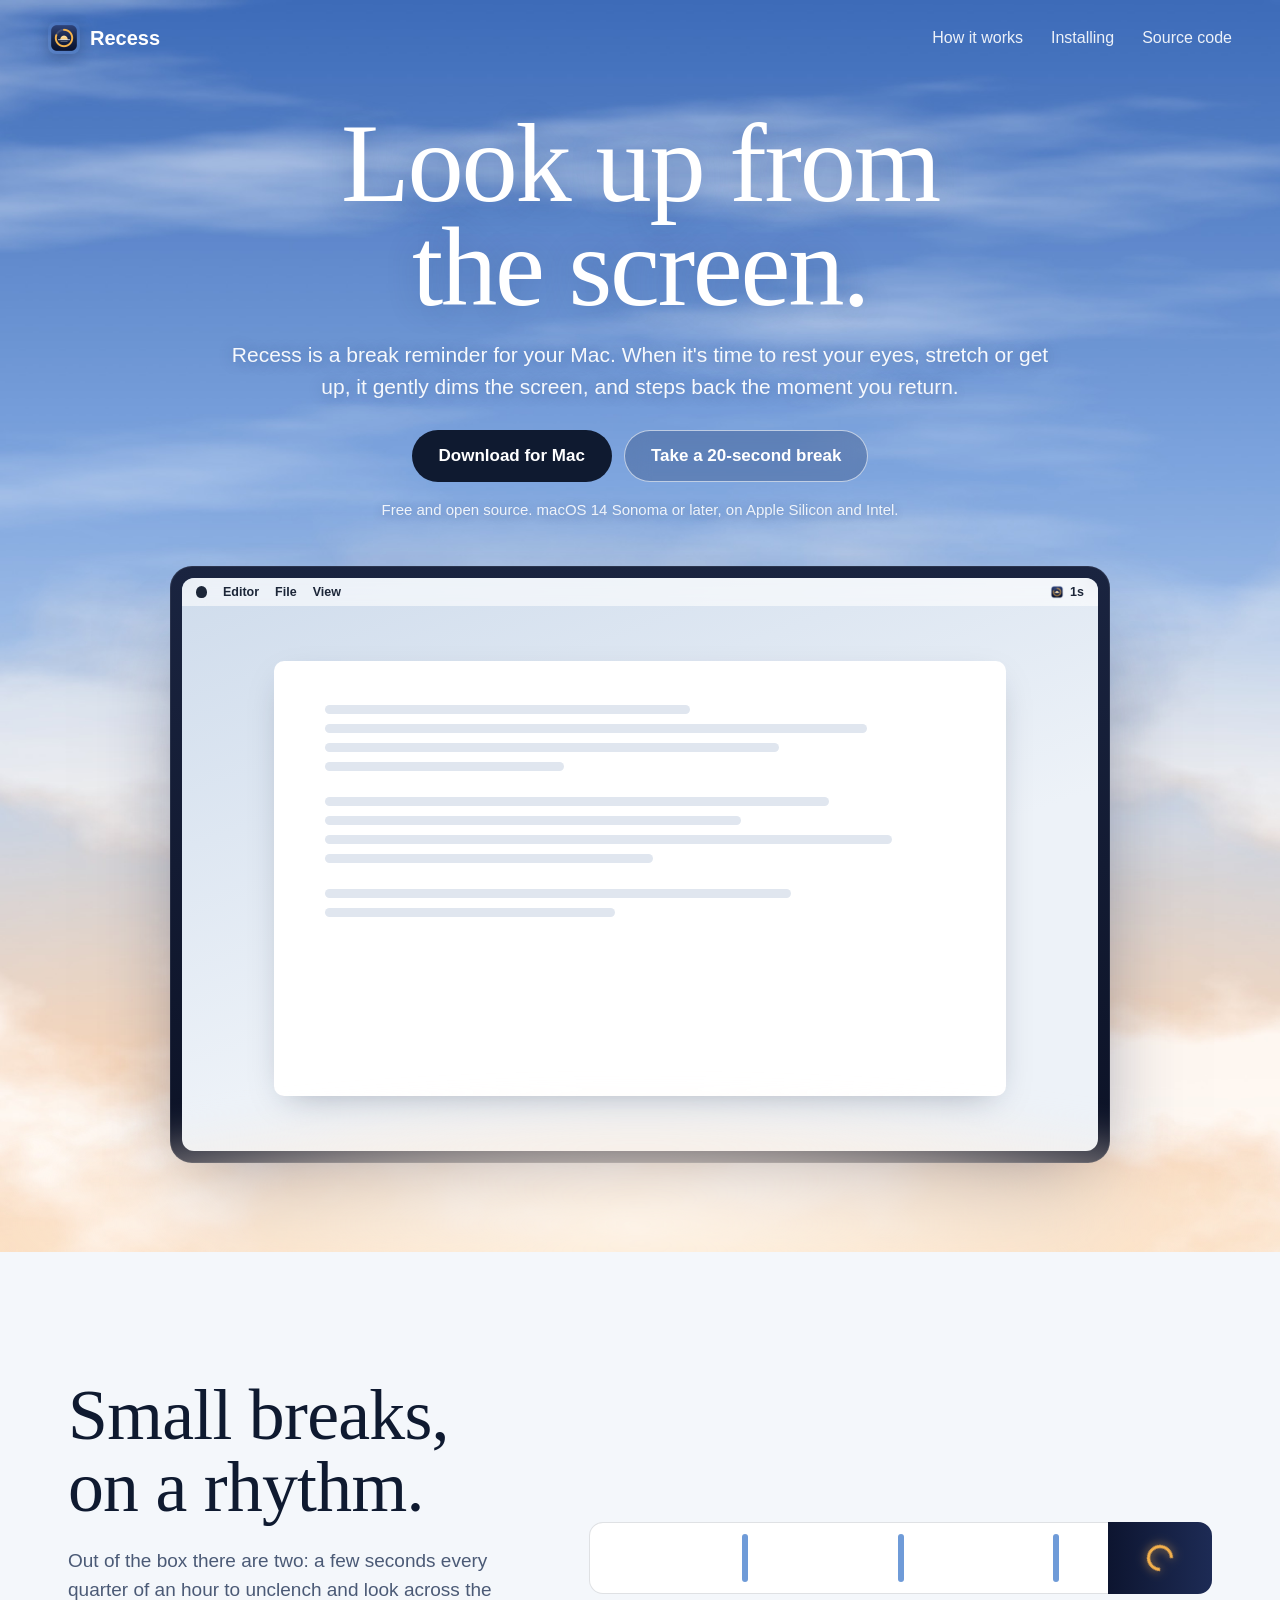
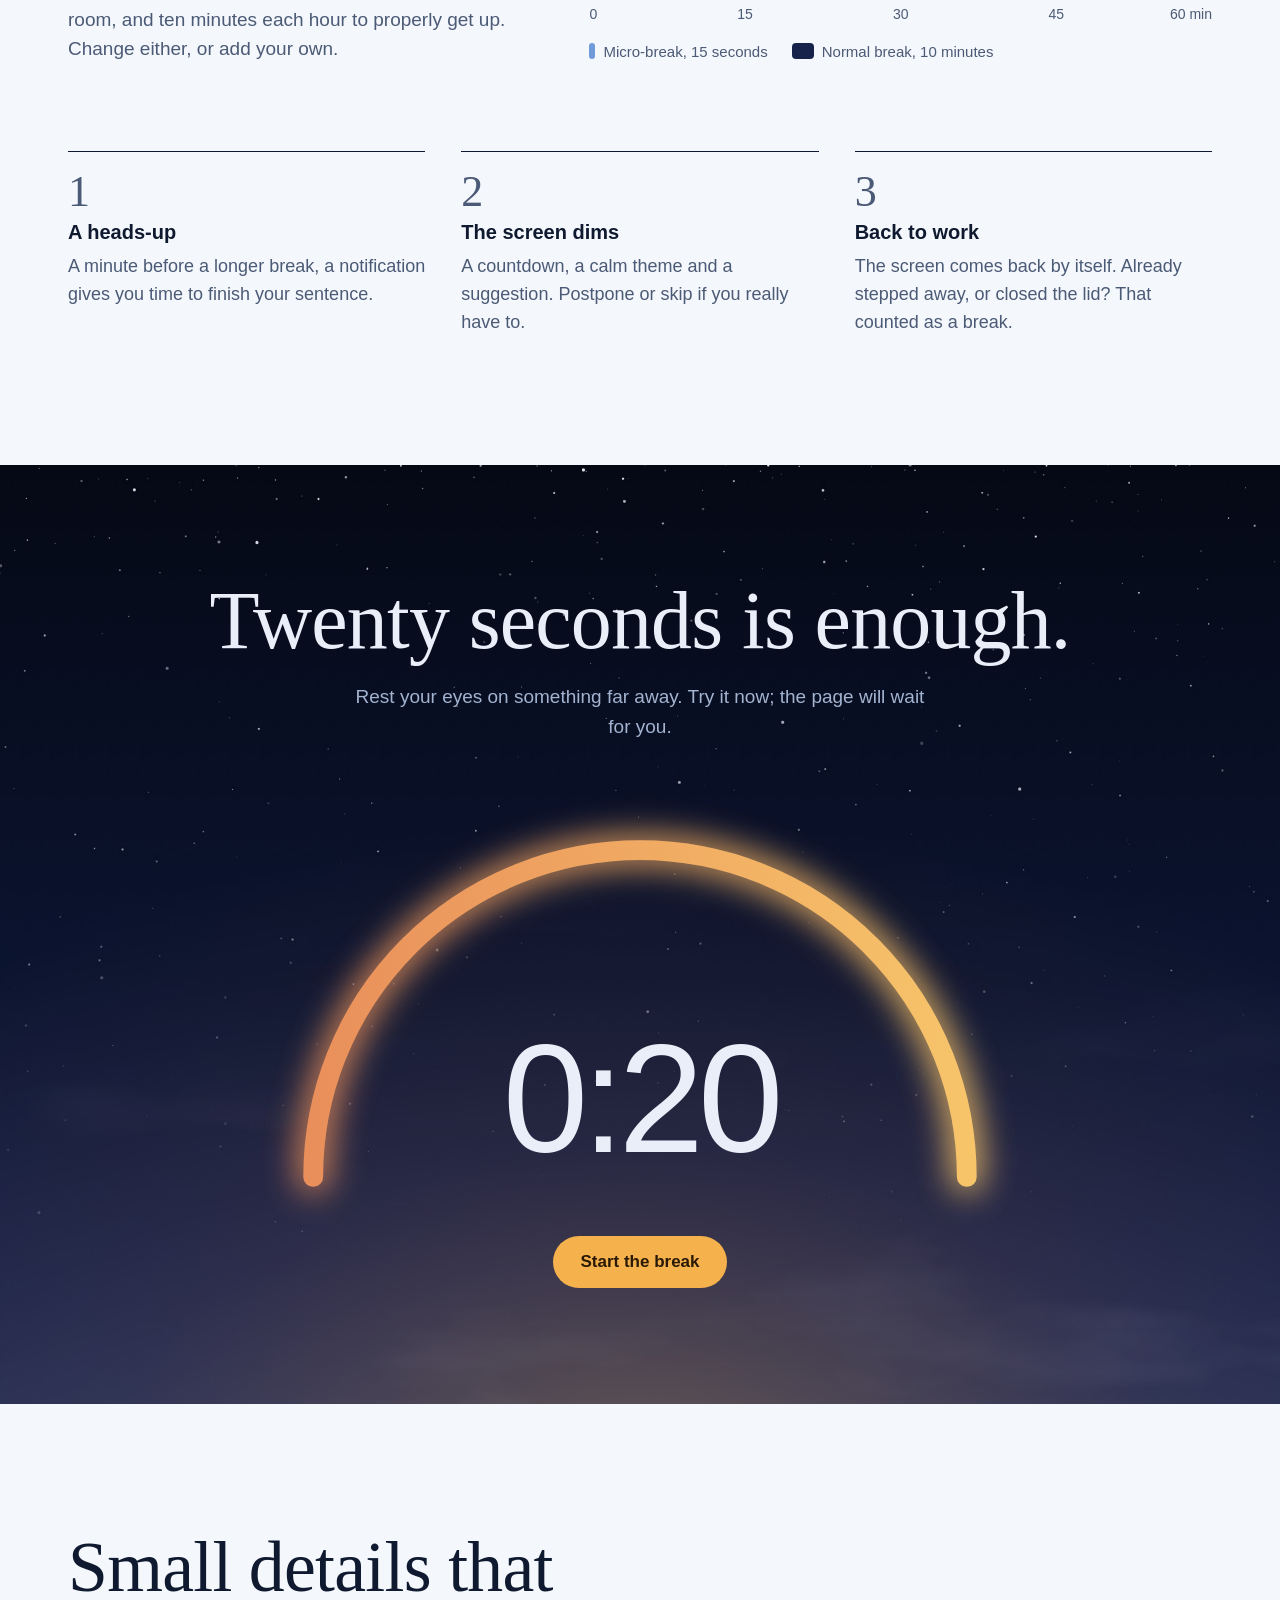
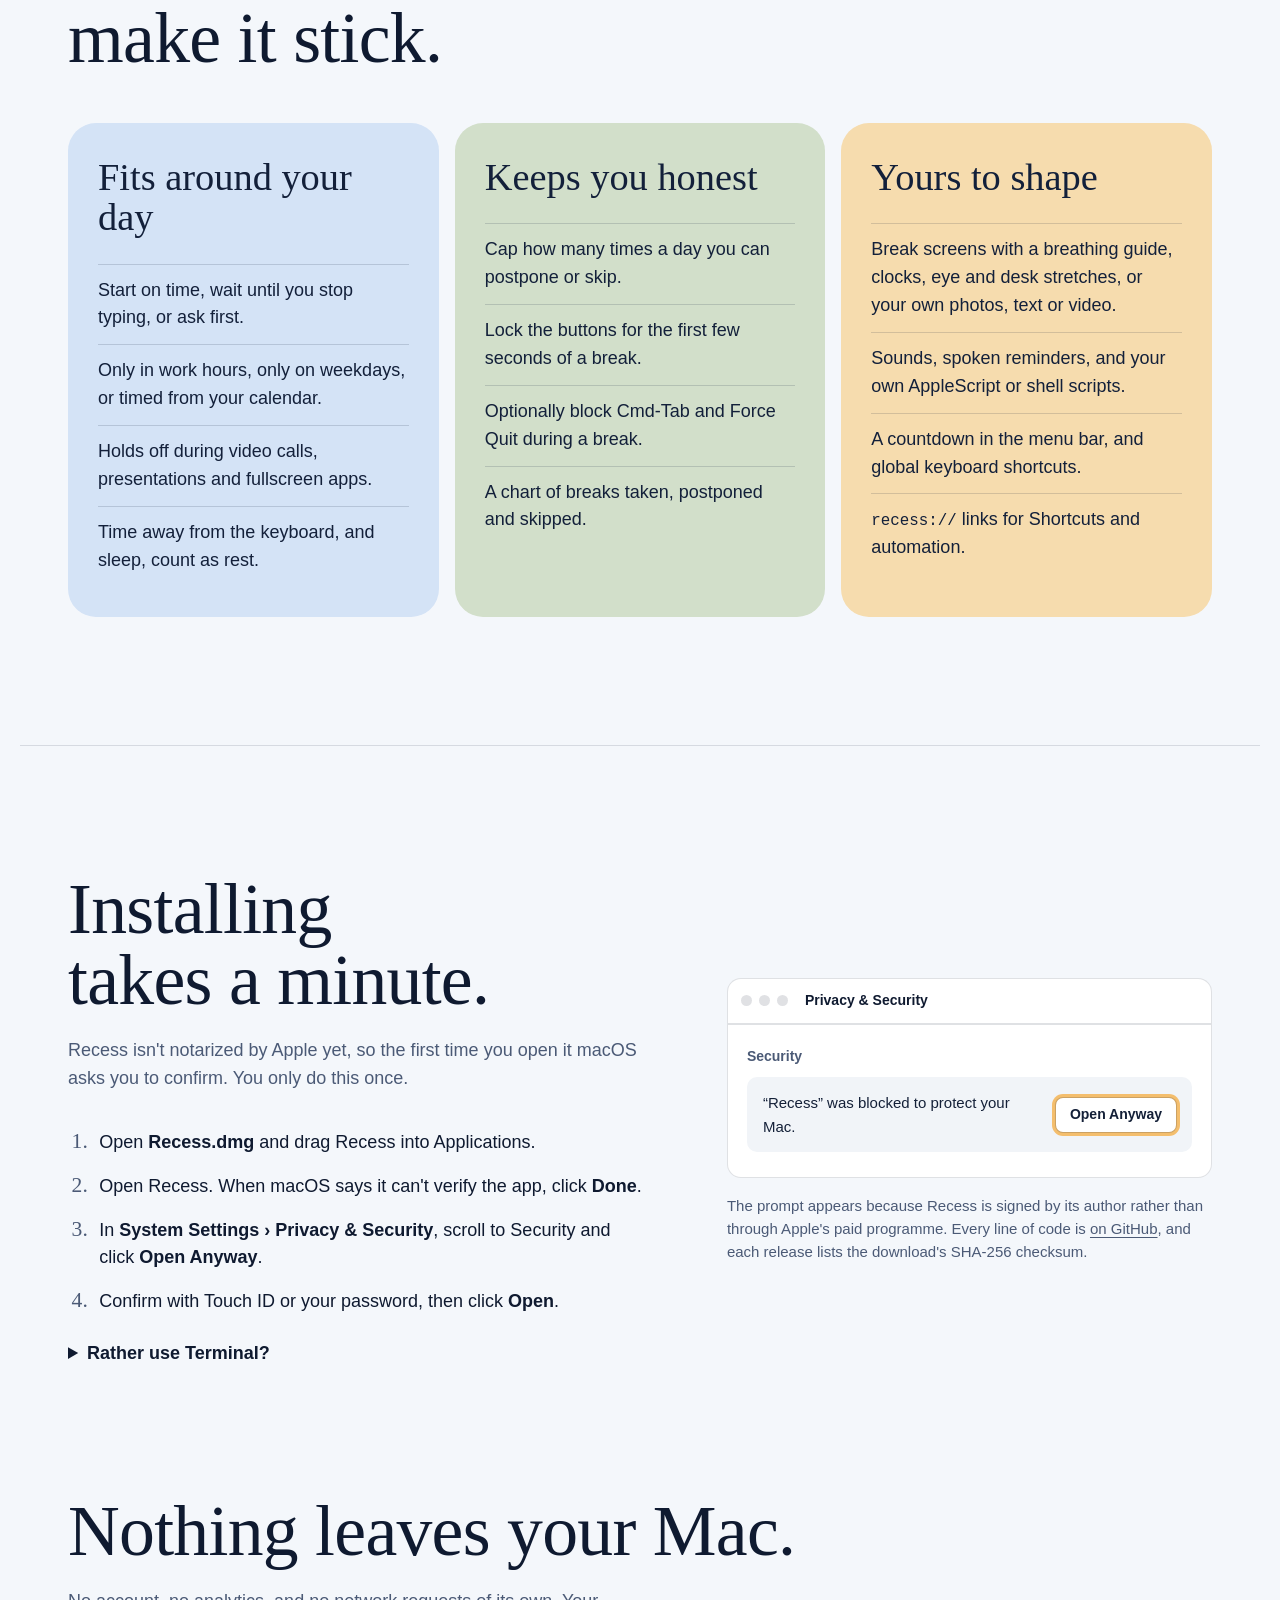
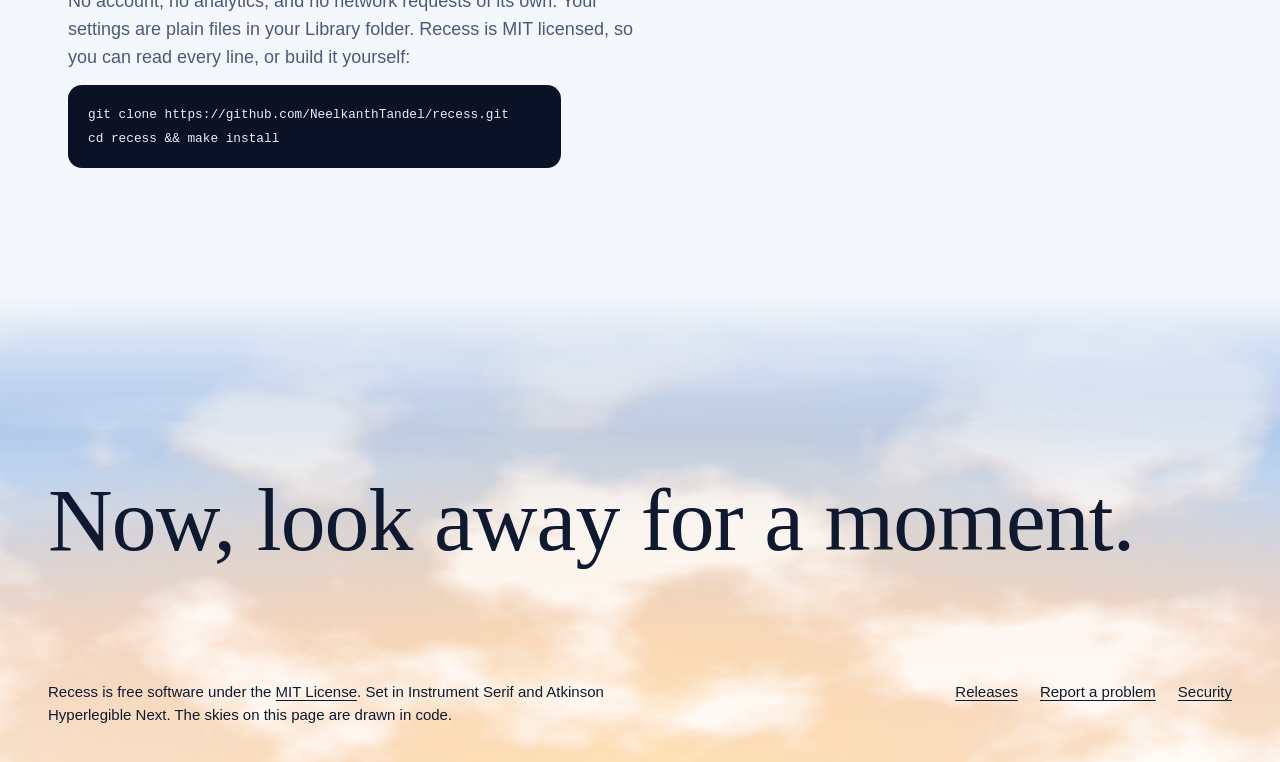
==== commit e3ec6d74: "Redesign the landing page as a day from screen to sky The page now moves from a painted morning sky," ====
--- a/site/index.html
+++ b/site/index.html
@@ -8,9 +8,10 @@
   <meta name="color-scheme" content="light dark">
   <meta property="og:title" content="Recess: a break reminder for your Mac">
   <meta property="og:description" content="Recess dims your screen when it's time for a break. Free and open source.">
-  <meta property="og:image" content="https://neelkanthtandel.github.io/recess/assets/break-screen.jpg">
+  <meta property="og:image" content="https://neelkanthtandel.github.io/recess/assets/sky.jpg">
   <meta property="og:type" content="website">
   <link rel="icon" href="assets/favicon.png" type="image/png">
+  <link rel="preload" href="fonts/InstrumentSerif-Regular.ttf" as="font" type="font/ttf" crossorigin>
   <link rel="preload" href="fonts/AtkinsonHyperlegibleNext.ttf" as="font" type="font/ttf" crossorigin>
   <link rel="stylesheet" href="style.css">
   <script src="app.js" defer></script>
@@ -18,83 +19,81 @@
 <body>
   <a class="skip" href="#main">Skip to content</a>
 
-  <header class="topbar">
-    <a class="brand" href="./">
-      <img src="assets/icon.png" alt="" width="30" height="30">
-      Recess
-    </a>
-    <nav aria-label="Main">
-      <a href="#hour">How it works</a>
-      <a href="#first-launch">Installing</a>
-      <a href="https://github.com/NeelkanthTandel/recess">Source code</a>
-    </nav>
-  </header>
-
   <main id="main">
-    <!-- The hero is the product moment: a screen full of work, dimmed by a break. -->
-    <section class="hero">
-      <div class="hero-copy">
-        <h1>Look up from the&nbsp;screen.</h1>
-        <p class="hero-lead">
-          Recess dims your Mac when it's time to rest your eyes, stretch or get up, and gets out of
-          the way when you're back. If you've already walked off for a coffee, it noticed.
+    <!-- 1. Morning: the sky above the screen. -->
+    <section class="sky">
+      <header class="topbar">
+        <a class="brand" href="./">
+          <img src="assets/icon.png" alt="" width="32" height="32">
+          Recess
+        </a>
+        <nav aria-label="Main">
+          <a href="#hour">How it works</a>
+          <a href="#install">Installing</a>
+          <a href="https://github.com/NeelkanthTandel/recess">Source code</a>
+        </nav>
+      </header>
+
+      <div class="sky-copy">
+        <h1>Look up from the screen.</h1>
+        <p class="sky-lead">
+          Recess is a break reminder for your Mac. When it's time to rest your eyes, stretch or get up,
+          it gently dims the screen, and steps back the moment you return.
         </p>
-        <div class="hero-actions">
-          <a class="btn btn-primary" href="https://github.com/NeelkanthTandel/recess/releases/latest/download/Recess.dmg">Download for Mac</a>
-          <button class="btn btn-quiet" type="button" data-try-break>Take a 20-second break</button>
-        </div>
-        <p class="hero-fine">Free and open source. For macOS 14 Sonoma and later, on Apple Silicon and Intel.</p>
-      </div>
-
-      <figure class="screen" aria-label="A Mac screen dimmed by a Recess break">
-        <div class="screen-menubar" aria-hidden="true">
-          <span class="menubar-apple"></span>
-          <span class="menubar-item">Editor</span>
-          <span class="menubar-item">File</span>
-          <span class="menubar-item">View</span>
-          <span class="menubar-spacer"></span>
-          <span class="menubar-recess"><img src="assets/icon.png" alt="" width="14" height="14"><span data-menubar-countdown>0s</span></span>
-        </div>
-        <div class="screen-work" aria-hidden="true">
-          <div class="work-window">
-            <div class="work-lines">
-              <i style="width: 62%"></i><i style="width: 88%"></i><i style="width: 74%"></i><i style="width: 40%"></i>
-              <i class="gap" style="width: 0"></i>
-              <i style="width: 81%"></i><i style="width: 69%"></i><i style="width: 92%"></i><i style="width: 55%"></i>
-              <i class="gap" style="width: 0"></i>
-              <i style="width: 77%"></i><i style="width: 48%"></i>
+        <div class="sky-actions">
+          <a class="btn btn-solid" href="https://github.com/NeelkanthTandel/recess/releases/latest/download/Recess.dmg">Download for Mac</a>
+          <a class="btn btn-glass" href="#night" data-start-break>Take a 20-second break</a>
+        </div>
+        <p class="sky-fine">Free and open source. macOS 14 Sonoma or later, on Apple Silicon and Intel.</p>
+      </div>
+
+      <figure class="display" aria-label="A Mac screen that Recess has dimmed for a break">
+        <div class="display-screen">
+          <div class="menubar" aria-hidden="true">
+            <span class="menubar-apple"></span>
+            <span>Editor</span><span>File</span><span>View</span>
+            <span class="menubar-spacer"></span>
+            <span class="menubar-recess"><img src="assets/icon.png" alt="" width="14" height="14"><span data-menubar>0s</span></span>
+          </div>
+          <div class="work" aria-hidden="true">
+            <div class="work-window">
+              <i style="width: 58%"></i><i style="width: 86%"></i><i style="width: 72%"></i><i style="width: 38%"></i>
+              <i class="gap"></i>
+              <i style="width: 80%"></i><i style="width: 66%"></i><i style="width: 90%"></i><i style="width: 52%"></i>
+              <i class="gap"></i>
+              <i style="width: 74%"></i><i style="width: 46%"></i>
             </div>
           </div>
-        </div>
-        <div class="screen-break" data-hero-break>
-          <div class="clock clock-small">
-            <svg class="ring" viewBox="0 0 120 120" aria-hidden="true">
-              <circle class="ring-track" cx="60" cy="60" r="52"></circle>
-              <circle class="ring-progress" cx="60" cy="60" r="52" pathLength="100"></circle>
-            </svg>
-            <p class="clock-time" data-hero-time>0:20</p>
-          </div>
-          <p class="screen-tip">Look at something far away.</p>
-          <p class="screen-buttons" aria-hidden="true"><span>Postpone 1 minute</span><span>Skip this break</span></p>
+          <div class="dim" data-hero-break>
+            <div class="clock">
+              <svg class="ring" viewBox="0 0 120 120" aria-hidden="true">
+                <circle class="ring-track" cx="60" cy="60" r="52"></circle>
+                <circle class="ring-progress" cx="60" cy="60" r="52" pathLength="100"></circle>
+              </svg>
+              <p class="clock-time" data-hero-time>0:20</p>
+            </div>
+            <p class="dim-tip">Look at something far away.</p>
+            <p class="dim-buttons" aria-hidden="true"><span>Postpone 1 minute</span><span>Skip this break</span></p>
+          </div>
         </div>
         <figcaption class="visually-hidden">
-          Recess dims the screen with a countdown and a suggestion. You can postpone or skip if you're in the middle of something.
+          When a break is due, Recess dims the screen with a countdown and a suggestion. You can postpone or skip if you're in the middle of something.
         </figcaption>
       </figure>
-    </section>
-
-    <!-- A real timeline of the default schedule. -->
+      <div class="mist" aria-hidden="true"></div>
+    </section>
+
+    <!-- 2. Daytime: how the breaks fit into an hour. -->
     <section class="hour" id="hour" aria-labelledby="hour-title">
       <div class="hour-intro">
-        <h2 id="hour-title">An hour with Recess</h2>
+        <h2 id="hour-title">Small breaks, on a rhythm.</h2>
         <p>
-          Out of the box you get two kinds of break: a few seconds every quarter hour to unclench and
-          look across the room, and ten minutes each hour to properly get up. Change either, or add
-          your own.
+          Out of the box there are two: a few seconds every quarter of an hour to unclench and look across
+          the room, and ten minutes each hour to properly get up. Change either, or add your own.
         </p>
       </div>
 
-      <div class="timeline" role="img" aria-label="A 60-minute timeline: 20-second micro-breaks at 15, 30 and 45 minutes, and a 10-minute break from 50 to 60 minutes.">
+      <div class="timeline" role="img" aria-label="A 60-minute timeline: 15-second micro-breaks at 15, 30 and 45 minutes, and a 10-minute break from 50 to 60 minutes.">
         <div class="timeline-bar">
           <span class="tick" style="left: 25%"></span>
           <span class="tick" style="left: 50%"></span>
@@ -102,11 +101,7 @@
           <span class="rest" style="left: 83.333%; width: 16.667%"></span>
         </div>
         <div class="timeline-scale" aria-hidden="true">
-          <span style="left: 0">0</span>
-          <span style="left: 25%">15</span>
-          <span style="left: 50%">30</span>
-          <span style="left: 75%">45</span>
-          <span style="left: 100%">60 min</span>
+          <span style="left: 0">0</span><span style="left: 25%">15</span><span style="left: 50%">30</span><span style="left: 75%">45</span><span style="left: 100%">60 min</span>
         </div>
         <div class="timeline-key" aria-hidden="true">
           <span><i class="key-tick"></i>Micro-break, 15 seconds</span>
@@ -125,58 +120,92 @@
         </li>
         <li>
           <h3>Back to work</h3>
-          <p>The screen comes back by itself. Stepped away or closed the lid already? That counted as a break.</p>
+          <p>The screen comes back by itself. Already stepped away, or closed the lid? That counted as a break.</p>
         </li>
       </ol>
     </section>
 
+    <!-- 3. Night: the break itself, which you can take right here. -->
+    <section class="night" id="night" aria-labelledby="night-title" data-night>
+      <div class="night-copy">
+        <h2 id="night-title" data-night-title>Twenty seconds is enough.</h2>
+        <p data-night-text>Rest your eyes on something far away. Try it now; the page will wait for you.</p>
+      </div>
+
+      <div class="arc" data-arc>
+        <svg class="arc-svg" viewBox="0 0 1000 520" aria-hidden="true">
+          <defs>
+            <linearGradient id="arc-fill" x1="0" y1="0" x2="1" y2="0">
+              <stop offset="0" stop-color="#e98f5b"/>
+              <stop offset="1" stop-color="#f7c46a"/>
+            </linearGradient>
+            <filter id="arc-blur" x="-20%" y="-40%" width="140%" height="180%">
+              <feGaussianBlur stdDeviation="22"/>
+            </filter>
+          </defs>
+          <path class="arc-track" d="M 70 500 A 430 430 0 0 1 930 500" pathLength="100"></path>
+          <path class="arc-glow" d="M 70 500 A 430 430 0 0 1 930 500" pathLength="100" filter="url(#arc-blur)"></path>
+          <path class="arc-progress" d="M 70 500 A 430 430 0 0 1 930 500" pathLength="100"></path>
+        </svg>
+        <p class="arc-time" data-arc-time aria-hidden="true">0:20</p>
+      </div>
+
+      <div class="night-actions">
+        <button class="btn btn-sun" type="button" data-arc-start>Start the break</button>
+        <button class="btn btn-ghost" type="button" data-arc-stop hidden>End early</button>
+      </div>
+      <p class="visually-hidden" aria-live="polite" data-arc-status></p>
+    </section>
+
+    <!-- 4. What makes it stick, in three colours. -->
     <section class="details" aria-labelledby="details-title">
-      <h2 id="details-title" class="details-title">Small details that make it stick</h2>
-      <div class="detail-groups">
-        <div class="detail-group">
+      <h2 id="details-title">Small details that make it stick.</h2>
+      <div class="panels">
+        <div class="panel panel-sky">
           <h3>Fits around your day</h3>
           <ul>
             <li>Start on time, wait until you stop typing, or ask first.</li>
-            <li>Only during work hours, only on weekdays, or timed from your calendar.</li>
+            <li>Only in work hours, only on weekdays, or timed from your calendar.</li>
             <li>Holds off during video calls, presentations and fullscreen apps.</li>
-            <li>Time away from the keyboard and sleep count as rest.</li>
+            <li>Time away from the keyboard, and sleep, count as rest.</li>
           </ul>
         </div>
-        <div class="detail-group">
+        <div class="panel panel-sage">
           <h3>Keeps you honest</h3>
           <ul>
-            <li>Cap how many times a day you're allowed to postpone or skip.</li>
+            <li>Cap how many times a day you can postpone or skip.</li>
             <li>Lock the buttons for the first few seconds of a break.</li>
-            <li>Optionally block Cmd-Tab and Force Quit while a break is on.</li>
+            <li>Optionally block Cmd-Tab and Force Quit during a break.</li>
             <li>A chart of breaks taken, postponed and skipped.</li>
           </ul>
         </div>
-        <div class="detail-group">
+        <div class="panel panel-sun">
           <h3>Yours to shape</h3>
           <ul>
-            <li>Break screens with a breathing guide, clocks, eye and desk stretches, or your own text, photos or video.</li>
-            <li>Sounds, spoken reminders and your own AppleScript or shell scripts.</li>
-            <li>A countdown in the menu bar and global keyboard shortcuts.</li>
+            <li>Break screens with a breathing guide, clocks, eye and desk stretches, or your own photos, text or video.</li>
+            <li>Sounds, spoken reminders, and your own AppleScript or shell scripts.</li>
+            <li>A countdown in the menu bar, and global keyboard shortcuts.</li>
             <li><code>recess://</code> links for Shortcuts and automation.</li>
           </ul>
         </div>
       </div>
     </section>
 
-    <section class="install" id="first-launch" aria-labelledby="install-title">
+    <!-- 5. Installing, quietly. -->
+    <section class="install" id="install" aria-labelledby="install-title">
       <div class="install-copy">
-        <h2 id="install-title">Installing, and the one-time prompt</h2>
+        <h2 id="install-title">Installing takes a minute.</h2>
         <p>
           Recess isn't notarized by Apple yet, so the first time you open it macOS asks you to confirm.
-          It takes ten seconds, and you only do it once.
+          You only do this once.
         </p>
-        <ol class="install-steps">
+        <ol class="steps">
           <li>Open <b>Recess.dmg</b> and drag Recess into Applications.</li>
           <li>Open Recess. When macOS says it can't verify the app, click <b>Done</b>.</li>
           <li>In <b>System Settings › Privacy &amp; Security</b>, scroll to Security and click <b>Open Anyway</b>.</li>
           <li>Confirm with Touch ID or your password, then click <b>Open</b>.</li>
         </ol>
-        <details class="install-terminal">
+        <details class="terminal">
           <summary>Rather use Terminal?</summary>
           <pre><code>xattr -dr com.apple.quarantine /Applications/Recess.app
 open /Applications/Recess.app</code></pre>
@@ -196,51 +225,34 @@
           </div>
         </div>
         <figcaption>
-          The prompt appears because Recess is signed by its author rather than through Apple's paid
-          programme. The code is all <a href="https://github.com/NeelkanthTandel/recess">on GitHub</a>,
-          and every release lists the download's SHA-256 checksum.
+          The prompt appears because Recess is signed by its author rather than through Apple's paid programme.
+          Every line of code is <a href="https://github.com/NeelkanthTandel/recess">on GitHub</a>, and each release lists the download's SHA-256 checksum.
         </figcaption>
       </figure>
     </section>
 
-    <section class="open" aria-labelledby="open-title">
-      <h2 id="open-title">Nothing leaves your Mac</h2>
+    <section class="private" aria-labelledby="private-title">
+      <h2 id="private-title">Nothing leaves your Mac.</h2>
       <p>
-        No account, no analytics, and no network requests of its own. Your settings are plain files in
-        your Library folder. Recess is MIT licensed, so you can read every line, or build it yourself:
+        No account, no analytics, and no network requests of its own. Your settings are plain files in your
+        Library folder. Recess is MIT licensed, so you can read every line, or build it yourself:
       </p>
       <pre class="build"><code>git clone https://github.com/NeelkanthTandel/recess.git
 cd recess &amp;&amp; make install</code></pre>
     </section>
   </main>
 
-  <footer class="footer">
-    <p>Recess is free software under the <a href="https://github.com/NeelkanthTandel/recess/blob/main/LICENSE">MIT License</a>. Set in Atkinson Hyperlegible Next, a typeface designed by the Braille Institute for easier reading.</p>
-    <nav aria-label="Project">
-      <a href="https://github.com/NeelkanthTandel/recess/releases">Releases</a>
-      <a href="https://github.com/NeelkanthTandel/recess/issues">Report a problem</a>
-      <a href="https://github.com/NeelkanthTandel/recess/blob/main/SECURITY.md">Security</a>
-    </nav>
+  <!-- 6. Evening: the horizon again, and a nudge. -->
+  <footer class="dusk">
+    <p class="dusk-line">Now, look away for a moment.</p>
+    <div class="dusk-meta">
+      <p>Recess is free software under the <a href="https://github.com/NeelkanthTandel/recess/blob/main/LICENSE">MIT License</a>. Set in Instrument Serif and Atkinson Hyperlegible Next. The skies on this page are drawn in code.</p>
+      <nav aria-label="Project">
+        <a href="https://github.com/NeelkanthTandel/recess/releases">Releases</a>
+        <a href="https://github.com/NeelkanthTandel/recess/issues">Report a problem</a>
+        <a href="https://github.com/NeelkanthTandel/recess/blob/main/SECURITY.md">Security</a>
+      </nav>
+    </div>
   </footer>
-
-  <!-- The full-page break started by "Take a 20-second break". -->
-  <div class="break" role="dialog" aria-modal="true" aria-labelledby="break-title" hidden data-break>
-    <div class="break-inner">
-      <div class="clock clock-large">
-        <svg class="ring" viewBox="0 0 120 120" aria-hidden="true">
-          <circle class="ring-track" cx="60" cy="60" r="52"></circle>
-          <circle class="ring-progress" cx="60" cy="60" r="52" pathLength="100" data-break-ring></circle>
-        </svg>
-        <p class="clock-time" data-break-time aria-hidden="true">0:20</p>
-      </div>
-      <h2 class="break-title" id="break-title" data-break-title>Look at something far away</h2>
-      <p class="break-tip" data-break-tip>Let your eyes relax on something at least six metres away. The page comes back by itself.</p>
-      <div class="break-actions">
-        <button type="button" class="break-button" data-break-close="postpone">Postpone 1 minute</button>
-        <button type="button" class="break-button" data-break-close="skip">Skip this break</button>
-      </div>
-      <p class="break-status visually-hidden" aria-live="polite" data-break-status></p>
-    </div>
-  </div>
 </body>
 </html>
--- a/site/style.css
+++ b/site/style.css
@@ -1,7 +1,15 @@
-/* Recess site.
-   Palette: the break screen's dusk blue, a pale "look at the horizon" sky, the icon's lagoon
-   teal for actions, and sunlight amber used only for the countdown. */
-
+/* Recess site: a day, from screen to sky.
+   Morning sky (hero), daytime paper (the hour), night (the break), three colour panels,
+   quiet paper (installing), and the horizon again at dusk (footer).
+   The skies are drawn in code; see docs/site-art. */
+
+@font-face {
+  font-family: "Instrument Serif";
+  src: url("fonts/InstrumentSerif-Regular.ttf") format("truetype");
+  font-weight: 400;
+  font-style: normal;
+  font-display: swap;
+}
 @font-face {
   font-family: "Atkinson Hyperlegible Next";
   src: url("fonts/AtkinsonHyperlegibleNext.ttf") format("truetype");
@@ -11,45 +19,49 @@
 }
 
 :root {
-  --sky: #dfe8f1;
-  --mist: #f2f6fa;
-  --ink: #142038;
-  --ink-soft: #4a5874;
-  --line: rgba(20, 32, 56, 0.14);
-  --dusk: #1d2847;
-  --dusk-deep: #141c35;
-  --dusk-ink: #e8eef8;
-  --dusk-soft: #a9b6cf;
-  --lagoon: #1f7a74;
-  --lagoon-hover: #165e59;
-  --lagoon-ink: #ffffff;
+  --paper: #f4f7fb;
+  --paper-raised: #ffffff;
+  --ink: #0f1a30;
+  --ink-soft: #4b5a76;
+  --line: rgba(15, 26, 48, 0.13);
+  --night: #070d1e;
+  --night-ink: #e9eef8;
+  --night-soft: #a3b3d0;
   --sun: #f5b14c;
-
-  --font: "Atkinson Hyperlegible Next", -apple-system, BlinkMacSystemFont, "Segoe UI", sans-serif;
-  --measure: 34em;
+  --sun-deep: #e98f5b;
+  --sky-panel: #d4e3f6;
+  --sage-panel: #d2dfca;
+  --sun-panel: #f6dcae;
+  --panel-ink: #13203a;
+
+  --serif: "Instrument Serif", "Iowan Old Style", Georgia, serif;
+  --sans: "Atkinson Hyperlegible Next", -apple-system, BlinkMacSystemFont, "Segoe UI", sans-serif;
+  --mono: ui-monospace, "SF Mono", Menlo, Consolas, monospace;
+  --measure: 33em;
+  --gutter: clamp(16px, 4vw, 48px);
 }
 
 @media (prefers-color-scheme: dark) {
   :root {
-    --sky: #0e162b;
-    --mist: #16203a;
-    --ink: #e6edf7;
-    --ink-soft: #a3b0c8;
-    --line: rgba(230, 237, 247, 0.14);
-    --dusk: #0a1124;
-    --dusk-deep: #060b19;
-    --lagoon: #5cc6b8;
-    --lagoon-hover: #82d8cc;
-    --lagoon-ink: #07221f;
+    --paper: #0d1427;
+    --paper-raised: #141d36;
+    --ink: #e7edf7;
+    --ink-soft: #a5b2c9;
+    --line: rgba(231, 237, 247, 0.13);
+    --sky-panel: #1c2c4c;
+    --sage-panel: #1f3029;
+    --sun-panel: #3a2c17;
+    --panel-ink: #e7edf7;
   }
 }
 
 * { box-sizing: border-box; }
+[hidden] { display: none !important; }
 
 html {
-  background: var(--sky);
+  background: var(--paper);
   color: var(--ink);
-  font-family: var(--font);
+  font-family: var(--sans);
   font-size: 18px;
   line-height: 1.55;
   -webkit-font-smoothing: antialiased;
@@ -58,310 +70,344 @@
 
 body { margin: 0; }
 
-html.is-resting { overflow: hidden; }
-
 img { max-width: 100%; height: auto; }
-
-a { color: var(--lagoon); text-underline-offset: 0.18em; text-decoration-thickness: 1px; }
-a:hover { color: var(--lagoon-hover); }
-
-:focus-visible { outline: 3px solid var(--lagoon); outline-offset: 3px; border-radius: 4px; }
-
-code, pre { font-family: ui-monospace, "SF Mono", Menlo, Consolas, monospace; }
+a { color: inherit; text-underline-offset: 0.2em; text-decoration-thickness: 1px; }
+:focus-visible { outline: 3px solid var(--sun); outline-offset: 3px; border-radius: 6px; }
+code, pre { font-family: var(--mono); }
 code { font-size: 0.88em; }
-
-h1, h2, h3 { line-height: 1.1; margin: 0; }
-h2 { font-size: clamp(30px, 4.2vw, 44px); font-weight: 700; letter-spacing: -0.015em; }
-h3 { font-size: 21px; font-weight: 700; }
 p { margin: 0; }
+
+h1, h2, h3 { margin: 0; font-weight: 400; }
+h1, h2 { font-family: var(--serif); letter-spacing: -0.01em; line-height: 1; }
+h2 { font-size: clamp(40px, 5.6vw, 74px); text-wrap: balance; }
+h3 { font-family: var(--sans); font-size: 20px; font-weight: 700; line-height: 1.25; }
 
 .visually-hidden {
   position: absolute; width: 1px; height: 1px; padding: 0; margin: -1px;
   overflow: hidden; clip: rect(0 0 0 0); white-space: nowrap; border: 0;
 }
-
-.skip { position: absolute; left: -999px; top: 10px; background: var(--mist); padding: 8px 14px; border-radius: 8px; z-index: 30; }
+.skip { position: absolute; left: -999px; top: 10px; z-index: 30; padding: 8px 14px; border-radius: 8px; background: #fff; color: #0f1a30; }
 .skip:focus { left: 16px; }
-
-/* Shared horizontal rhythm. */
-.topbar, .hero, .hour, .details, .install, .open, .footer {
-  width: 100%;
-  max-width: 1160px;
-  margin-inline: auto;
-  padding-inline: clamp(16px, 4vw, 40px);
-}
-
-/* Top bar */
-.topbar { display: flex; align-items: center; justify-content: space-between; padding-block: 22px; }
-.brand { display: inline-flex; align-items: center; gap: 10px; color: var(--ink); text-decoration: none; font-weight: 700; font-size: 20px; }
-.brand img { border-radius: 7px; }
-.topbar nav { display: flex; gap: 26px; }
-.topbar nav a { color: var(--ink-soft); text-decoration: none; font-size: 16px; }
-.topbar nav a:hover { color: var(--ink); }
 
 /* Buttons */
 .btn {
   display: inline-flex; align-items: center; justify-content: center;
-  min-height: 50px; padding: 0 24px;
-  border-radius: 12px; border: 1px solid transparent;
-  font: inherit; font-size: 17px; font-weight: 700;
-  text-decoration: none; cursor: pointer;
-}
-.btn-primary { background: var(--lagoon); color: var(--lagoon-ink); }
-.btn-primary:hover { background: var(--lagoon-hover); color: var(--lagoon-ink); }
-.btn-quiet { background: transparent; color: var(--ink); border-color: var(--line); }
-.btn-quiet:hover { background: var(--mist); }
-
-/* Hero */
-.hero {
-  display: grid;
-  grid-template-columns: minmax(0, 11fr) minmax(0, 13fr);
-  gap: clamp(32px, 5vw, 64px);
-  align-items: center;
-  padding-block: clamp(32px, 6vw, 80px) clamp(56px, 8vw, 112px);
-}
-.hero h1 {
-  font-size: clamp(44px, 6vw, 78px);
-  font-weight: 750;
+  min-height: 52px; padding: 0 26px; border-radius: 999px; border: 1px solid transparent;
+  font: inherit; font-size: 17px; font-weight: 700; text-decoration: none; cursor: pointer;
+  transition: background-color 0.2s ease, transform 0.2s ease;
+}
+.btn:active { transform: scale(0.98); }
+.btn-solid { background: #0f1a30; color: #fff; }
+.btn-solid:hover { background: #22304f; }
+.btn-glass {
+  background: rgba(22, 44, 92, 0.28); color: #fff; border-color: rgba(255, 255, 255, 0.6);
+  backdrop-filter: blur(12px); -webkit-backdrop-filter: blur(12px);
+}
+.btn-glass:hover { background: rgba(22, 44, 92, 0.4); }
+.btn-sun { background: var(--sun); color: #2a1a05; }
+.btn-sun:hover { background: #f8c06a; }
+.btn-ghost { background: transparent; color: var(--night-ink); border-color: rgba(233, 238, 248, 0.35); }
+.btn-ghost:hover { background: rgba(233, 238, 248, 0.08); }
+
+/* 1. Sky */
+.sky {
+  position: relative;
+  display: flex; flex-direction: column; align-items: center;
+  min-height: 100svh;
+  padding: 0 var(--gutter) clamp(40px, 7vw, 96px);
+  overflow: hidden;
+  background: #8db0e3 url("assets/sky.jpg") center bottom / cover no-repeat;
+  color: #fff;
+  isolation: isolate;
+}
+.topbar {
+  width: 100%; max-width: 1240px;
+  display: flex; align-items: center; justify-content: space-between;
+  padding: 22px 0;
+}
+.brand { display: inline-flex; align-items: center; gap: 10px; color: #fff; text-decoration: none; font-weight: 700; font-size: 20px; }
+.brand img { border-radius: 8px; box-shadow: 0 4px 14px rgba(15, 26, 48, 0.25); }
+.topbar nav { display: flex; gap: 28px; }
+.topbar nav a { color: rgba(255, 255, 255, 0.9); text-decoration: none; font-size: 16px; }
+.topbar nav a:hover { color: #fff; text-decoration: underline; }
+
+.sky-copy { max-width: 900px; text-align: center; margin-top: clamp(16px, 4vh, 52px); }
+.sky h1 {
+  font-size: clamp(56px, min(9vw, 12.5vh), 128px);
+  line-height: 0.92;
+  letter-spacing: -0.02em;
   text-wrap: balance;
-  letter-spacing: -0.035em;
-  line-height: 0.98;
-}
-.hero-lead { margin-top: 26px; max-width: 27em; font-size: 20px; color: var(--ink-soft); }
-.hero-actions { display: flex; flex-wrap: wrap; gap: 12px; margin-top: 34px; }
-.hero-fine { margin-top: 18px; font-size: 15px; color: var(--ink-soft); }
-
-/* The mock screen: work underneath, the break on top. */
-.screen {
+  text-shadow: 0 2px 30px rgba(31, 58, 110, 0.25);
+}
+.sky-lead {
+  max-width: 40em; margin: 20px auto 0;
+  font-size: clamp(18px, 2vw, 21px); line-height: 1.5;
+  color: rgba(255, 255, 255, 0.94);
+  text-shadow: 0 1px 14px rgba(31, 58, 110, 0.35);
+}
+.sky-actions { display: flex; flex-wrap: wrap; justify-content: center; gap: 12px; margin-top: 28px; }
+.sky-fine { margin-top: 16px; font-size: 15px; color: rgba(255, 255, 255, 0.88); text-shadow: 0 1px 10px rgba(31, 58, 110, 0.35); }
+
+/* The screen floating in the clouds. */
+.display {
+  position: relative; z-index: 1;
+  width: min(940px, 100%);
+  margin: clamp(32px, 5vh, 64px) 0 0;
+  padding: 12px;
+  border-radius: 22px;
+  background: linear-gradient(180deg, #1a2440, #0c1226);
+  box-shadow: 0 50px 90px -30px rgba(23, 38, 78, 0.6), 0 0 0 1px rgba(255, 255, 255, 0.08) inset;
+  animation: float 9s ease-in-out infinite;
+}
+@keyframes float { 50% { translate: 0 -8px; } }
+.display-screen {
   position: relative;
-  margin: 0;
   aspect-ratio: 16 / 10;
-  border-radius: 14px;
+  border-radius: 12px;
   overflow: hidden;
-  background: linear-gradient(160deg, #c9d8e8, #e9eff6 60%);
-  box-shadow: 0 0 0 10px var(--dusk-deep), 0 30px 60px -20px rgba(20, 32, 56, 0.45);
-  isolation: isolate;
-}
-.screen-menubar {
-  position: absolute; inset: 0 0 auto 0; height: 26px; z-index: 3;
+  background: linear-gradient(160deg, #cfdcec, #edf2f8 60%);
+}
+.menubar {
+  position: absolute; inset: 0 0 auto 0; z-index: 3; height: 28px;
   display: flex; align-items: center; gap: 16px; padding: 0 14px;
-  background: rgba(255, 255, 255, 0.55);
+  background: rgba(255, 255, 255, 0.6);
   backdrop-filter: blur(10px); -webkit-backdrop-filter: blur(10px);
-  font-size: 12px; font-weight: 600; color: #1c2638;
+  font-size: 12.5px; font-weight: 600; color: #1c2638;
 }
 .menubar-apple { width: 11px; height: 12px; border-radius: 50% 50% 45% 45%; background: #1c2638; }
-.menubar-item { opacity: 0.85; }
 .menubar-spacer { flex: 1; }
 .menubar-recess { display: inline-flex; align-items: center; gap: 6px; font-variant-numeric: tabular-nums; }
 .menubar-recess img { border-radius: 3px; }
-
-.screen-work { position: absolute; inset: 26px 0 0 0; padding: 7% 9%; }
+.work { position: absolute; inset: 28px 0 0 0; padding: 6% 10%; }
 .work-window {
-  height: 100%;
-  border-radius: 10px;
-  background: #ffffff;
-  box-shadow: 0 10px 30px -12px rgba(20, 32, 56, 0.35);
-  padding: 7% 8%;
-}
-.work-lines { display: flex; flex-direction: column; gap: 9px; }
-.work-lines i { display: block; height: 9px; border-radius: 5px; background: #dfe5ee; }
-.work-lines i.gap { height: 8px; background: none; }
-
-.screen-break {
+  height: 100%; padding: 6% 7%;
+  display: flex; flex-direction: column; gap: 10px;
+  border-radius: 10px; background: #fff;
+  box-shadow: 0 12px 34px -14px rgba(20, 32, 56, 0.35);
+}
+.work-window i { display: block; height: 9px; border-radius: 5px; background: #e0e6ef; }
+.work-window i.gap { height: 6px; background: none; }
+
+.dim {
   position: absolute; inset: 0; z-index: 4;
-  display: flex; flex-direction: column; align-items: center; justify-content: center; gap: 4px;
-  background: rgba(20, 28, 53, 0.9);
-  color: var(--dusk-ink);
+  display: flex; flex-direction: column; align-items: center; justify-content: center; gap: 2%;
+  background: rgba(12, 18, 40, 0.9);
+  color: var(--night-ink);
   opacity: 0;
   transition: opacity 1.6s ease;
   --progress: 1;
 }
-.screen-break.is-on { opacity: 1; }
-.screen-break.is-static { transition: none; }
-.screen-tip { margin-top: 3%; font-size: clamp(13px, 1.5vw, 17px); color: var(--dusk-soft); }
-.screen-buttons { display: flex; gap: 8px; margin-top: 4%; }
-.screen-buttons span {
-  font-size: clamp(9px, 1vw, 12px); font-weight: 600; padding: 4px 10px; border-radius: 999px;
-  background: rgba(255, 255, 255, 0.12); box-shadow: inset 0 0 0 1px rgba(255, 255, 255, 0.18);
-}
-
-/* Countdown clock (ring + time), shared by the hero and the full-page break. */
-.clock { position: relative; display: grid; place-items: center; }
-.clock-small { width: 27%; }
-.clock-large { width: min(56vw, 240px); }
-.ring { display: block; width: 100%; height: auto; transform: rotate(-90deg); }
-.clock-time {
-  position: absolute; inset: 0; display: grid; place-items: center;
-  font-weight: 250; font-variant-numeric: tabular-nums; letter-spacing: -0.02em;
-}
-.clock-small .clock-time { font-size: clamp(22px, 3.4vw, 42px); }
-.clock-large .clock-time { font-size: clamp(44px, 9vw, 64px); }
+.dim.is-on { opacity: 1; }
+.dim.is-static { transition: none; }
+.dim-tip { font-size: clamp(13px, 1.6vw, 18px); color: var(--night-soft); }
+.dim-buttons { display: flex; gap: 8px; margin-top: 1%; }
+.dim-buttons span {
+  font-size: clamp(9px, 1vw, 12px); font-weight: 600; padding: 5px 12px; border-radius: 999px;
+  background: rgba(255, 255, 255, 0.12); box-shadow: inset 0 0 0 1px rgba(255, 255, 255, 0.2);
+}
+
+/* Countdown ring (hero screen) */
+.clock { position: relative; width: 26%; display: grid; place-items: center; }
+.ring { display: block; width: 100%; height: auto; transform: rotate(-90deg); overflow: visible; }
 .ring-track { fill: none; stroke: rgba(255, 255, 255, 0.12); stroke-width: 6; }
 .ring-progress {
   fill: none; stroke: var(--sun); stroke-width: 6; stroke-linecap: round;
   stroke-dasharray: 100;
   stroke-dashoffset: calc(100 - 100 * var(--progress, 1));
   transition: stroke-dashoffset 1s linear;
-}
-
-/* An hour with Recess */
+  filter: drop-shadow(0 0 6px rgba(245, 177, 76, 0.7));
+}
+.clock-time {
+  position: absolute; inset: 0; display: grid; place-items: center;
+  font-size: clamp(22px, 3.6vw, 44px); font-weight: 250; font-variant-numeric: tabular-nums; letter-spacing: -0.02em;
+}
+
+/* Soft cloud mist in front of the display's base, so it sits in the sky. */
+.mist {
+  position: absolute; z-index: 2; left: -10%; right: -10%; bottom: -60px; height: 220px;
+  background: radial-gradient(ellipse at 50% 60%, rgba(255, 246, 236, 0.95), rgba(255, 238, 222, 0.6) 40%, rgba(255, 238, 222, 0) 70%);
+  filter: blur(14px);
+  pointer-events: none;
+}
+
+/* Shared section rhythm */
+.hour, .details, .install, .private {
+  width: 100%; max-width: 1240px; margin-inline: auto;
+  padding: clamp(72px, 10vw, 140px) var(--gutter);
+}
+
+/* 2. The hour */
 .hour {
-  display: grid;
-  grid-template-columns: minmax(0, 4fr) minmax(0, 8fr);
-  gap: 28px clamp(32px, 6vw, 80px);
-  padding-block: clamp(56px, 8vw, 104px);
-  border-top: 1px solid var(--line);
-}
-.hour-intro p { margin-top: 18px; color: var(--ink-soft); max-width: var(--measure); }
-
-.timeline { align-self: end; padding-bottom: 8px; }
-.timeline-bar {
-  position: relative; height: 64px; border-radius: 12px;
-  background: var(--mist);
-  box-shadow: inset 0 0 0 1px var(--line);
-}
-.timeline-bar .tick { position: absolute; top: 10px; bottom: 10px; width: 6px; margin-left: -3px; border-radius: 3px; background: var(--lagoon); }
-.timeline-bar .rest { position: absolute; top: 0; bottom: 0; border-radius: 0 12px 12px 0; background: var(--dusk); }
+  display: grid; grid-template-columns: minmax(0, 5fr) minmax(0, 7fr);
+  gap: 32px clamp(32px, 6vw, 88px); align-items: end;
+}
+.hour-intro p { margin-top: 22px; max-width: var(--measure); color: var(--ink-soft); font-size: 19px; }
+.timeline-bar { position: relative; height: 72px; border-radius: 14px; background: var(--paper-raised); box-shadow: inset 0 0 0 1px var(--line); }
+.timeline-bar .tick { position: absolute; top: 12px; bottom: 12px; width: 6px; margin-left: -3px; border-radius: 3px; background: #6f9bd8; }
+.timeline-bar .rest {
+  position: absolute; top: 0; bottom: 0; border-radius: 0 14px 14px 0;
+  background: linear-gradient(90deg, #0d1530, #1d2b55);
+}
 .timeline-bar .rest::after {
-  content: ""; position: absolute; top: 50%; left: 50%; width: 18px; height: 18px; margin: -9px 0 0 -9px;
+  content: ""; position: absolute; inset: 0; margin: auto; width: 20px; height: 20px;
   border-radius: 50%; border: 3px solid var(--sun); border-right-color: transparent; rotate: 45deg;
-}
-.timeline-scale { position: relative; height: 26px; margin-top: 8px; font-size: 14px; color: var(--ink-soft); font-variant-numeric: tabular-nums; }
+  filter: drop-shadow(0 0 5px rgba(245, 177, 76, 0.8));
+}
+.timeline-scale { position: relative; height: 26px; margin-top: 10px; font-size: 14px; color: var(--ink-soft); font-variant-numeric: tabular-nums; }
 .timeline-scale span { position: absolute; translate: -50% 0; white-space: nowrap; }
 .timeline-scale span:first-child { translate: 0 0; }
 .timeline-scale span:last-child { translate: -100% 0; }
 .timeline-key { display: flex; flex-wrap: wrap; gap: 8px 24px; margin-top: 10px; font-size: 15px; color: var(--ink-soft); }
 .timeline-key i { display: inline-block; vertical-align: -2px; margin-right: 8px; }
-.key-tick { width: 6px; height: 16px; border-radius: 3px; background: var(--lagoon); }
-.key-rest { width: 22px; height: 16px; border-radius: 4px; background: var(--dusk); }
+.key-tick { width: 6px; height: 16px; border-radius: 3px; background: #6f9bd8; }
+.key-rest { width: 22px; height: 16px; border-radius: 4px; background: #16224a; }
 
 .moments {
   grid-column: 1 / -1;
-  list-style: none; margin: 40px 0 0; padding: 0;
-  display: grid; grid-template-columns: repeat(3, minmax(0, 1fr)); gap: 32px;
+  list-style: none; margin: 56px 0 0; padding: 0;
+  display: grid; grid-template-columns: repeat(3, minmax(0, 1fr)); gap: 36px;
   counter-reset: moment;
 }
-.moments li { counter-increment: moment; padding-top: 18px; border-top: 2px solid var(--ink); }
+.moments li { counter-increment: moment; padding-top: 18px; border-top: 1px solid var(--ink); }
 .moments li::before {
   content: counter(moment);
-  display: block; margin-bottom: 10px;
-  font-size: 15px; font-weight: 700; color: var(--lagoon); font-variant-numeric: tabular-nums;
+  display: block; margin-bottom: 6px;
+  font-family: var(--serif); font-size: 44px; line-height: 1; color: var(--ink-soft);
 }
 .moments p { margin-top: 8px; color: var(--ink-soft); }
 
-/* Details */
-.details { padding-block: clamp(56px, 8vw, 104px); border-top: 1px solid var(--line); }
-.details-title { max-width: 14em; }
-.detail-groups { display: grid; grid-template-columns: repeat(3, minmax(0, 1fr)); gap: 40px; margin-top: 44px; }
-.detail-group ul { list-style: none; margin: 16px 0 0; padding: 0; }
-.detail-group li { padding: 12px 0; border-top: 1px solid var(--line); color: var(--ink-soft); }
-.detail-group li:last-child { border-bottom: 1px solid var(--line); }
-
-/* Installing */
+/* 3. Night */
+.night {
+  position: relative;
+  display: flex; flex-direction: column; align-items: center; text-align: center;
+  min-height: 100svh;
+  justify-content: center;
+  padding: clamp(64px, 9vw, 120px) var(--gutter);
+  background: var(--night) url("assets/night.jpg") center / cover no-repeat;
+  color: var(--night-ink);
+  overflow: hidden;
+  scroll-margin-top: 0;
+}
+.night-copy h2 { font-size: clamp(44px, 6.4vw, 88px); }
+.night-copy p { max-width: 30em; margin: 20px auto 0; font-size: 19px; color: var(--night-soft); }
+
+.arc { position: relative; width: min(760px, 100%, 118vh); margin-top: clamp(32px, 5vw, 56px); }
+.arc-svg { display: block; width: 100%; height: auto; overflow: visible; --progress: 1; }
+.arc-track, .arc-glow, .arc-progress { fill: none; stroke-linecap: round; }
+.arc-track { stroke: rgba(233, 238, 248, 0.1); stroke-width: 26; }
+.arc-progress, .arc-glow {
+  stroke: url(#arc-fill);
+  stroke-dasharray: 100;
+  stroke-dashoffset: calc(100 - 100 * var(--progress));
+  transition: stroke-dashoffset 1s linear;
+}
+.arc-progress { stroke-width: 26; }
+.arc-glow { stroke-width: 44; opacity: 0.85; }
+.arc-time {
+  position: absolute; left: 0; right: 0; bottom: 4%;
+  font-size: clamp(64px, min(12vw, 20vh), 168px); font-weight: 200; line-height: 1;
+  font-variant-numeric: tabular-nums; letter-spacing: -0.04em;
+}
+.night-actions { display: flex; flex-wrap: wrap; justify-content: center; gap: 12px; margin-top: clamp(28px, 4vw, 44px); }
+.night.is-resting .night-copy p { color: var(--night-ink); }
+
+/* 4. Panels */
+.details h2 { max-width: 12em; }
+.panels { display: grid; grid-template-columns: repeat(3, minmax(0, 1fr)); gap: 16px; margin-top: 48px; }
+.panel { padding: 34px 30px 30px; border-radius: 28px; color: var(--panel-ink); }
+.panel h3 { font-family: var(--serif); font-weight: 400; font-size: clamp(30px, 3vw, 40px); line-height: 1.05; }
+.panel ul { list-style: none; margin: 26px 0 0; padding: 0; }
+.panel li { padding: 12px 0; border-top: 1px solid color-mix(in srgb, var(--panel-ink) 16%, transparent); }
+.panel-sky { background: var(--sky-panel); }
+.panel-sage { background: var(--sage-panel); }
+.panel-sun { background: var(--sun-panel); }
+
+/* 5. Installing */
 .install {
-  display: grid;
-  grid-template-columns: minmax(0, 6fr) minmax(0, 5fr);
-  gap: clamp(32px, 6vw, 80px);
-  align-items: center;
-  padding-block: clamp(56px, 8vw, 104px);
+  display: grid; grid-template-columns: minmax(0, 6fr) minmax(0, 5fr);
+  gap: clamp(32px, 6vw, 88px); align-items: center;
   border-top: 1px solid var(--line);
-  scroll-margin-top: 24px;
-}
-.install-copy > p { margin-top: 18px; color: var(--ink-soft); max-width: var(--measure); }
-.install-steps { margin: 24px 0 0; padding-left: 1.4em; }
-.install-steps li { padding: 6px 0 6px 6px; }
-.install-steps li::marker { color: var(--lagoon); font-weight: 700; }
-.install-terminal { margin-top: 18px; }
-.install-terminal summary { cursor: pointer; font-weight: 700; color: var(--lagoon); }
-.install-terminal pre, .build {
-  margin: 14px 0 0; padding: 16px 18px; overflow-x: auto;
-  border-radius: 10px; background: var(--dusk); color: var(--dusk-ink);
+}
+.install-copy > p { margin-top: 20px; max-width: var(--measure); color: var(--ink-soft); }
+.steps { margin: 26px 0 0; padding-left: 1.4em; }
+.steps li { padding: 6px 0 6px 6px; }
+.steps li::marker { font-family: var(--serif); font-size: 1.2em; color: var(--ink-soft); }
+.terminal { margin-top: 18px; }
+.terminal summary { cursor: pointer; font-weight: 700; }
+.terminal pre, .build {
+  margin: 14px 0 0; padding: 18px 20px; overflow-x: auto;
+  border-radius: 14px; background: #0b1226; color: #e9eef8;
   font-size: 14.5px; line-height: 1.6;
 }
 
-/* A drawing of the System Settings row people need to find. */
 .settings-mock { margin: 0; }
 .settings-head {
   display: flex; align-items: center; gap: 7px; padding: 12px 14px;
-  background: var(--mist); border-radius: 12px 12px 0 0; box-shadow: inset 0 0 0 1px var(--line);
+  border-radius: 14px 14px 0 0; background: var(--paper-raised); box-shadow: inset 0 0 0 1px var(--line);
 }
 .settings-dot { width: 11px; height: 11px; border-radius: 50%; background: var(--line); }
 .settings-title { margin-left: 10px; font-size: 14px; font-weight: 700; }
-.settings-body {
-  padding: 22px 20px 26px; border-radius: 0 0 12px 12px;
-  background: #ffffff; box-shadow: inset 0 0 0 1px var(--line);
-}
-.settings-section { font-size: 14px; font-weight: 700; color: #4a5874; }
+.settings-body { padding: 22px 20px 26px; border-radius: 0 0 14px 14px; background: #fff; box-shadow: inset 0 0 0 1px var(--line); color: #142038; }
+.settings-section { font-size: 14px; font-weight: 700; color: #4b5a76; }
 .settings-row {
   display: flex; align-items: center; justify-content: space-between; gap: 16px;
-  margin-top: 10px; padding: 14px 16px; border-radius: 10px;
-  background: #f2f4f7; color: #142038; font-size: 15px;
+  margin-top: 10px; padding: 14px 16px; border-radius: 10px; background: #f1f4f8; font-size: 15px;
 }
 .settings-button {
-  flex: none; padding: 6px 14px; border-radius: 7px;
-  background: #ffffff; box-shadow: 0 0 0 1px rgba(20, 32, 56, 0.18), 0 0 0 4px rgba(245, 177, 76, 0.75);
+  flex: none; padding: 6px 14px; border-radius: 7px; background: #fff;
+  box-shadow: 0 0 0 1px rgba(20, 32, 56, 0.18), 0 0 0 4px rgba(245, 177, 76, 0.8);
   font-weight: 700; font-size: 14px; white-space: nowrap;
 }
-.settings-mock figcaption { margin-top: 16px; font-size: 15px; color: var(--ink-soft); max-width: var(--measure); }
-
+.settings-mock figcaption { margin-top: 16px; max-width: var(--measure); font-size: 15px; color: var(--ink-soft); }
 @media (prefers-color-scheme: dark) {
-  .settings-body { background: #1e2944; }
+  .settings-body { background: #1b2643; color: var(--ink); }
   .settings-section { color: var(--ink-soft); }
-  .settings-row { background: #263254; color: var(--ink); }
-  .settings-button { background: #33406a; color: var(--ink); box-shadow: 0 0 0 1px rgba(255, 255, 255, 0.18), 0 0 0 4px rgba(245, 177, 76, 0.75); }
-  .screen { box-shadow: 0 0 0 10px #1b2440, 0 30px 60px -20px rgba(0, 0, 0, 0.6); }
-}
-
-/* Nothing leaves your Mac */
-.open { padding-block: clamp(56px, 8vw, 104px) clamp(64px, 9vw, 120px); border-top: 1px solid var(--line); }
-.open p { margin-top: 18px; max-width: var(--measure); color: var(--ink-soft); }
+  .settings-row { background: #243154; }
+  .settings-button { background: #33406a; box-shadow: 0 0 0 1px rgba(255, 255, 255, 0.18), 0 0 0 4px rgba(245, 177, 76, 0.8); }
+}
+
+/* Privacy */
+.private { padding-top: 0; }
+.private p { margin-top: 20px; max-width: var(--measure); color: var(--ink-soft); }
 .build { max-width: 34em; }
 
-/* Footer */
-.footer {
+/* 6. Dusk footer */
+.dusk {
+  padding: clamp(96px, 14vw, 180px) var(--gutter) 36px;
+  background: linear-gradient(180deg, var(--paper) 0%, rgba(244, 247, 251, 0) 30%), #f3d9c6 url("assets/sky.jpg") center bottom / cover no-repeat;
+  color: #0f1a30;
+}
+@media (prefers-color-scheme: dark) {
+  .dusk { background: linear-gradient(180deg, var(--paper) 0%, rgba(13, 20, 39, 0) 35%), #1d2b55 url("assets/night.jpg") center bottom / cover no-repeat; color: var(--night-ink); }
+}
+.dusk-line {
+  max-width: 1240px; margin: 0 auto;
+  font-family: var(--serif); font-size: clamp(40px, 7vw, 96px); line-height: 1; letter-spacing: -0.01em;
+}
+.dusk-meta {
+  max-width: 1240px; margin: clamp(64px, 9vw, 120px) auto 0;
   display: flex; flex-wrap: wrap; justify-content: space-between; gap: 12px 32px;
-  padding-block: 28px 40px; border-top: 1px solid var(--line);
-  font-size: 15px; color: var(--ink-soft);
-}
-.footer p { max-width: 40em; }
-.footer nav { display: flex; gap: 22px; }
-
-/* Full-page break */
-.break {
-  position: fixed; inset: 0; z-index: 50;
-  display: grid; place-items: center; padding: 24px;
-  background: rgba(14, 20, 40, 0.94);
-  color: var(--dusk-ink);
-  opacity: 0;
-  transition: opacity 0.6s ease;
-}
-.break.is-on { opacity: 1; }
-.break[hidden] { display: none; }
-.break-inner { display: flex; flex-direction: column; align-items: center; text-align: center; max-width: 30em; }
-.break-title { margin-top: 36px; font-size: clamp(24px, 4vw, 32px); font-weight: 700; }
-.break-tip { margin-top: 10px; color: var(--dusk-soft); }
-.break-actions { display: flex; flex-wrap: wrap; justify-content: center; gap: 10px; margin-top: 30px; min-height: 46px; }
-.break-button {
-  font: inherit; font-size: 16px; font-weight: 700; color: var(--dusk-ink);
-  padding: 11px 20px; border-radius: 999px; border: 0; cursor: pointer;
-  background: rgba(255, 255, 255, 0.12); box-shadow: inset 0 0 0 1px rgba(255, 255, 255, 0.2);
-}
-.break-button:hover { background: rgba(255, 255, 255, 0.2); }
-.break-button:focus-visible { outline-color: var(--sun); }
+  font-size: 15px;
+}
+.dusk-meta p { max-width: 42em; }
+.dusk-meta nav { display: flex; gap: 22px; }
 
 /* Narrow screens */
 @media (max-width: 900px) {
-  .hero, .hour, .install { grid-template-columns: minmax(0, 1fr); }
-  .detail-groups, .moments { grid-template-columns: minmax(0, 1fr); gap: 28px; }
-  .moments { margin-top: 24px; }
+  .hour, .install { grid-template-columns: minmax(0, 1fr); }
+  .moments, .panels { grid-template-columns: minmax(0, 1fr); }
+  .moments { margin-top: 32px; gap: 28px; }
 }
 @media (max-width: 600px) {
   .topbar nav a:not(:last-child) { display: none; }
-  .hero-actions .btn { flex: 1 1 100%; }
-  .screen { box-shadow: 0 0 0 6px var(--dusk-deep), 0 20px 40px -16px rgba(20, 32, 56, 0.45); border-radius: 10px; }
-  .screen-menubar .menubar-item { display: none; }
+  .sky-actions .btn { flex: 1 1 100%; }
+  .display { padding: 7px; border-radius: 14px; }
+  .display-screen { border-radius: 8px; }
+  .menubar span:not(.menubar-apple):not(.menubar-spacer):not(.menubar-recess) { display: none; }
+  .panel { border-radius: 22px; padding: 28px 22px 22px; }
 }
 
 @media (prefers-reduced-motion: reduce) {
-  .screen-break, .break, .ring-progress { transition: none; }
-}
+  .display { animation: none; }
+  .dim, .ring-progress, .arc-progress, .arc-glow, .btn { transition: none; }
+}
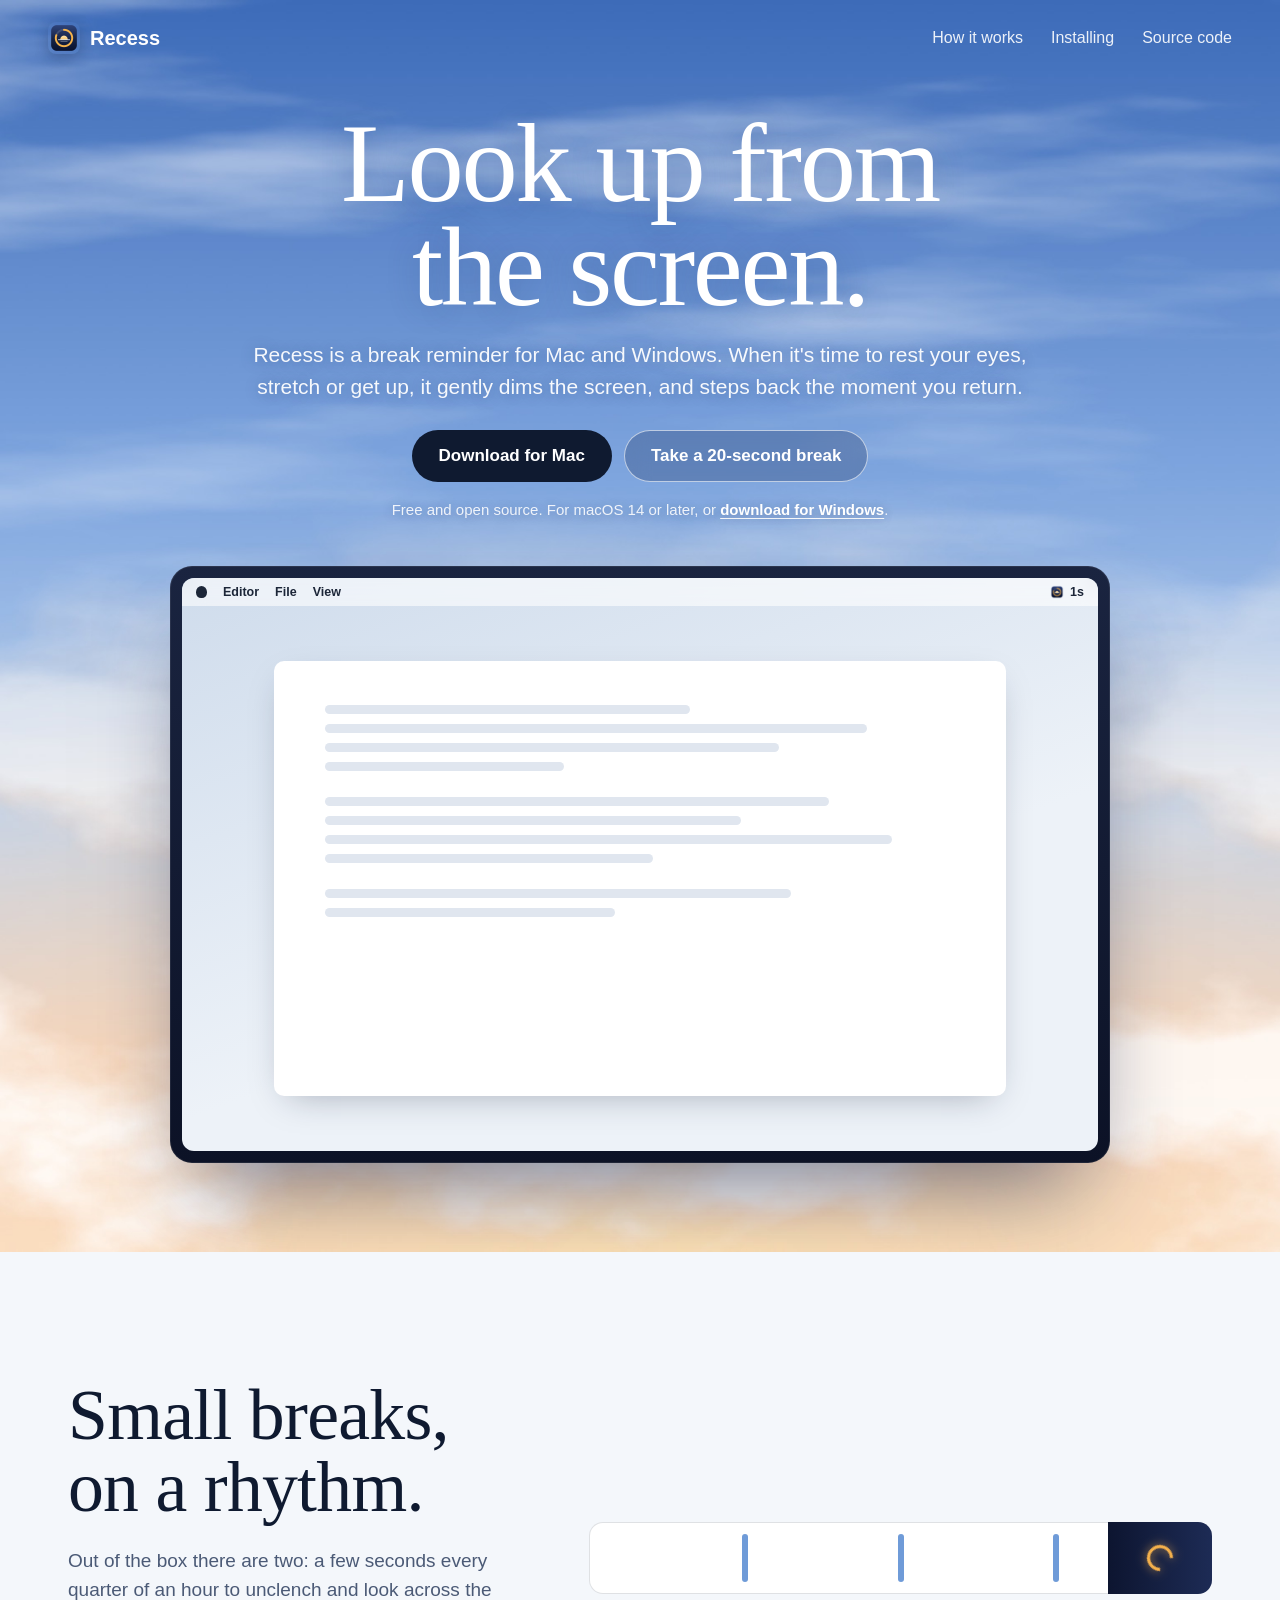
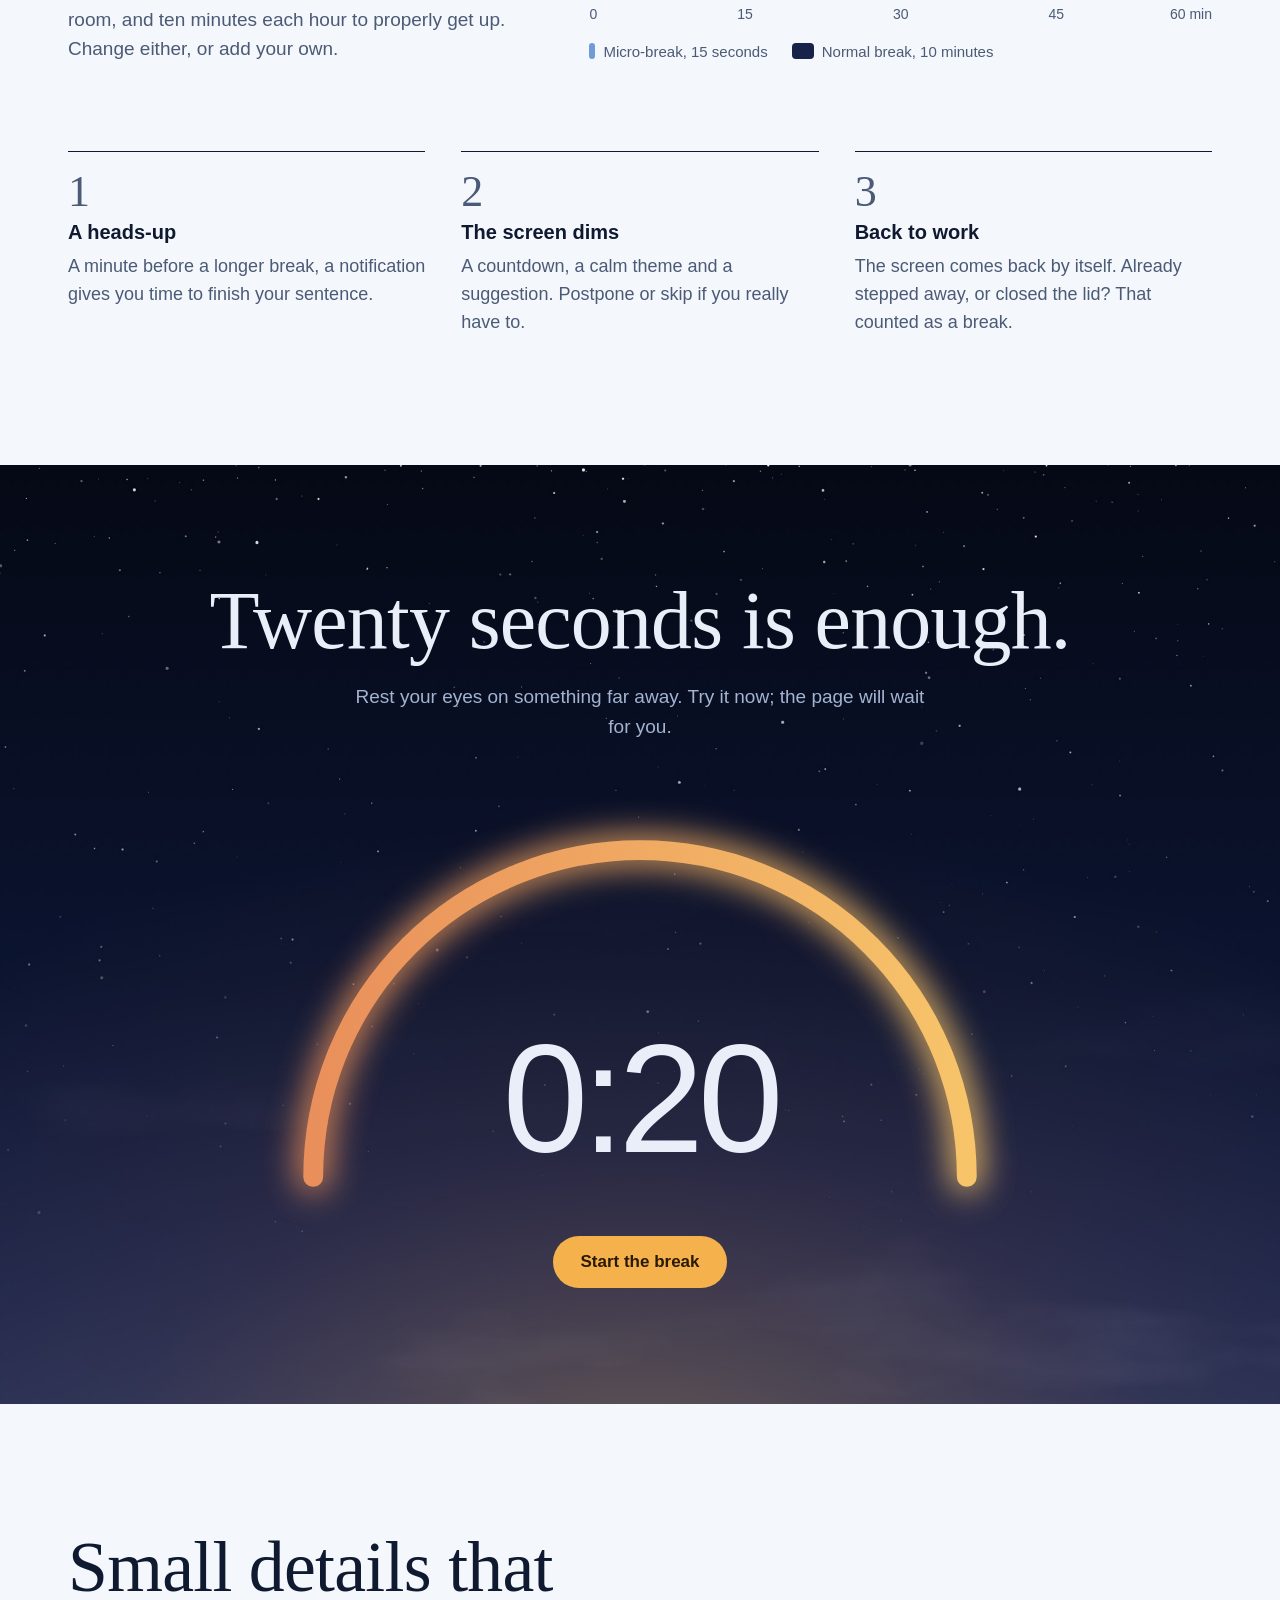
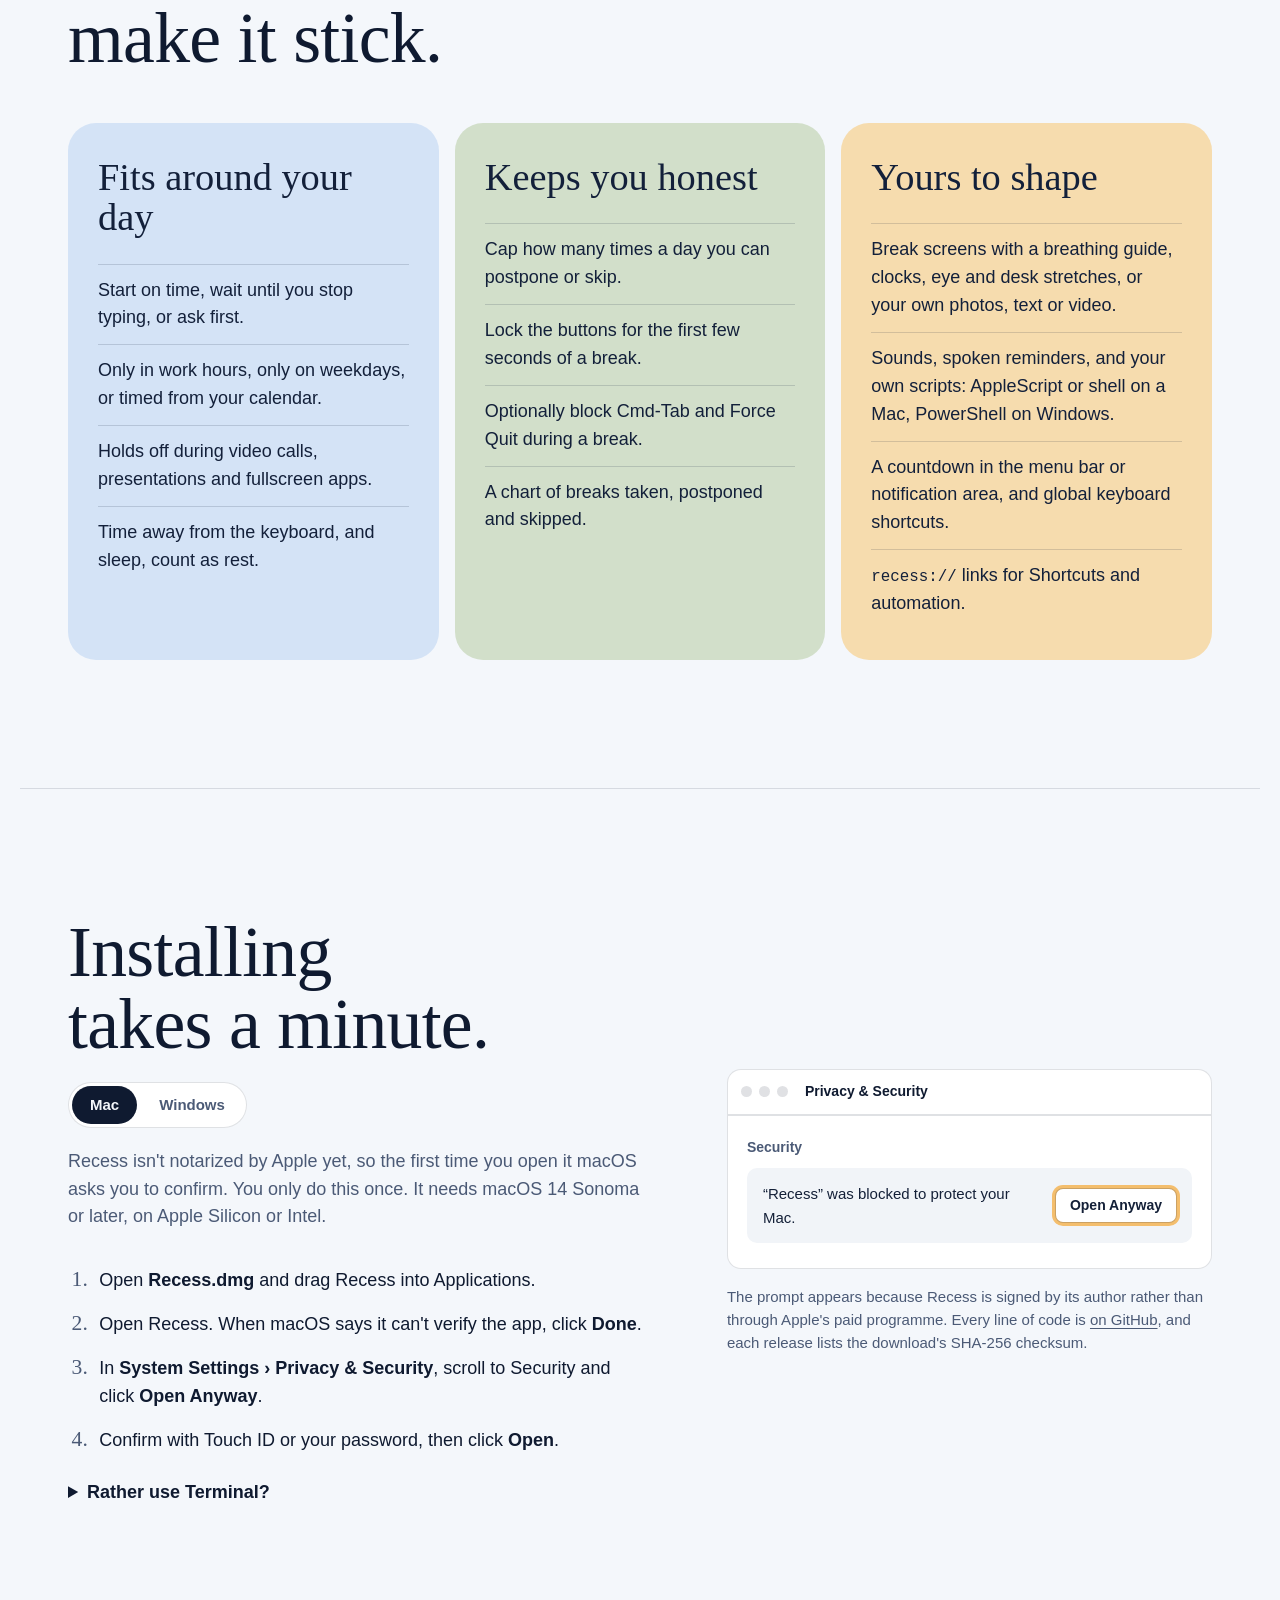
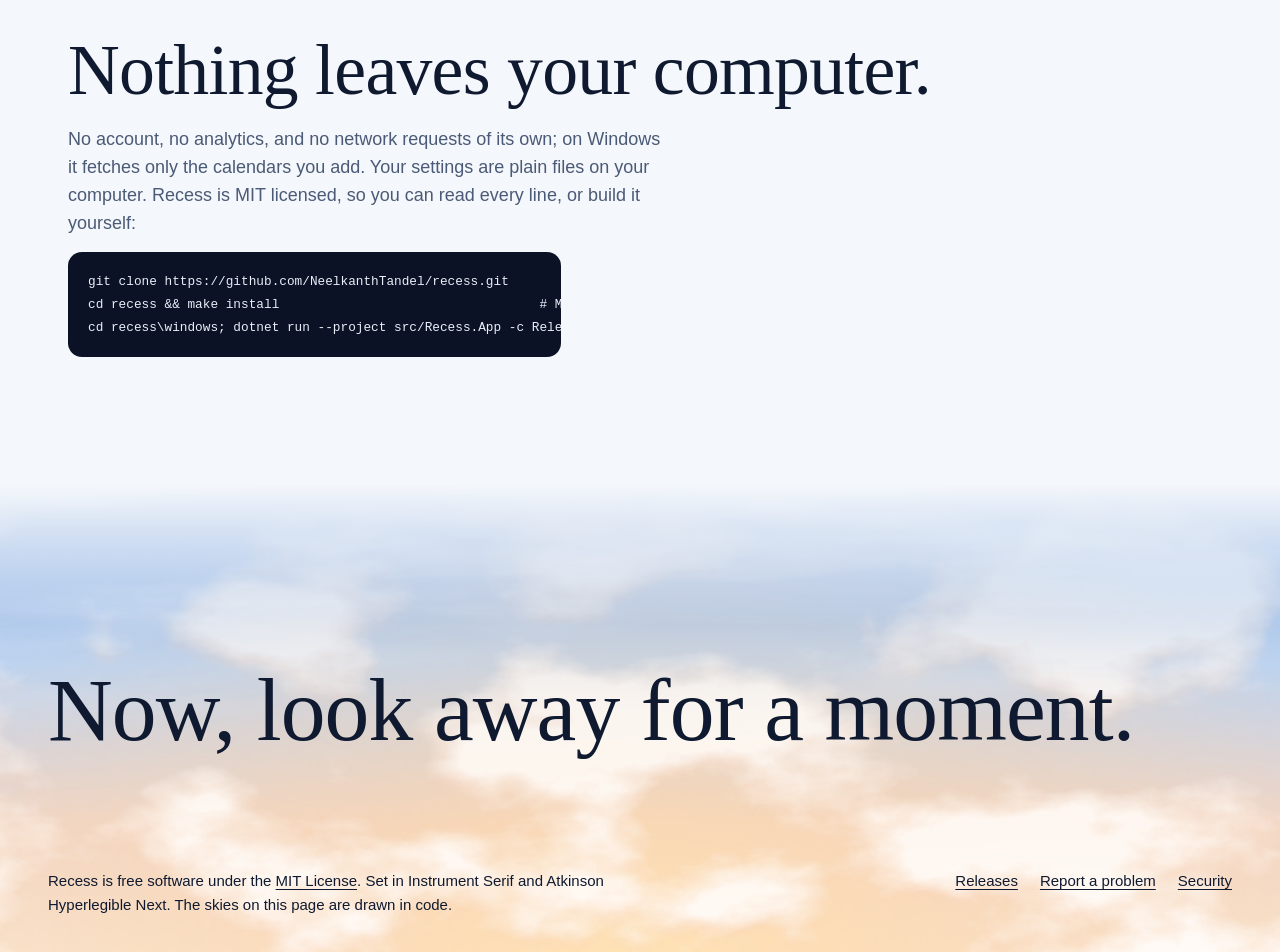
==== commit 7149cc3a: "Document Recess for Windows and offer it on the site README, CONTRIBUTING, SECURITY, ARCHITECTURE an" ====
--- a/site/index.html
+++ b/site/index.html
@@ -3,12 +3,14 @@
 <head>
   <meta charset="utf-8">
   <meta name="viewport" content="width=device-width, initial-scale=1">
-  <title>Recess: a break reminder for your Mac</title>
-  <meta name="description" content="Recess dims your Mac's screen when it's time to rest your eyes, stretch or get up. Free and open source, with no account and no tracking.">
+  <title>Recess: a break reminder for Mac and Windows</title>
+  <meta name="description" content="Recess dims your screen when it's time to rest your eyes, stretch or get up. Free and open source for Mac and Windows, with no account and no tracking.">
   <meta name="color-scheme" content="light dark">
-  <meta property="og:title" content="Recess: a break reminder for your Mac">
+  <meta property="og:title" content="Recess: a break reminder for Mac and Windows">
   <meta property="og:description" content="Recess dims your screen when it's time for a break. Free and open source.">
-  <meta property="og:image" content="https://neelkanthtandel.github.io/recess/assets/sky.jpg">
+  <link rel="canonical" href="https://recess.always17.com/">
+  <meta property="og:url" content="https://recess.always17.com/">
+  <meta property="og:image" content="https://recess.always17.com/assets/sky.jpg">
   <meta property="og:type" content="website">
   <link rel="icon" href="assets/favicon.png" type="image/png">
   <link rel="preload" href="fonts/InstrumentSerif-Regular.ttf" as="font" type="font/ttf" crossorigin>
@@ -37,17 +39,17 @@
       <div class="sky-copy">
         <h1>Look up from the screen.</h1>
         <p class="sky-lead">
-          Recess is a break reminder for your Mac. When it's time to rest your eyes, stretch or get up,
+          Recess is a break reminder for Mac and Windows. When it's time to rest your eyes, stretch or get up,
           it gently dims the screen, and steps back the moment you return.
         </p>
         <div class="sky-actions">
-          <a class="btn btn-solid" href="https://github.com/NeelkanthTandel/recess/releases/latest/download/Recess.dmg">Download for Mac</a>
+          <a class="btn btn-solid" href="https://github.com/NeelkanthTandel/recess/releases/latest/download/Recess.dmg" data-download>Download for Mac</a>
           <a class="btn btn-glass" href="#night" data-start-break>Take a 20-second break</a>
         </div>
-        <p class="sky-fine">Free and open source. macOS 14 Sonoma or later, on Apple Silicon and Intel.</p>
-      </div>
-
-      <figure class="display" aria-label="A Mac screen that Recess has dimmed for a break">
+        <p class="sky-fine" data-download-note>Free and open source. For macOS 14 or later, or <a href="https://github.com/NeelkanthTandel/recess/releases/latest/download/Recess-Setup.exe">download for Windows</a>.</p>
+      </div>
+
+      <figure class="display" aria-label="A computer screen that Recess has dimmed for a break">
         <div class="display-screen">
           <div class="menubar" aria-hidden="true">
             <span class="menubar-apple"></span>
@@ -183,8 +185,8 @@
           <h3>Yours to shape</h3>
           <ul>
             <li>Break screens with a breathing guide, clocks, eye and desk stretches, or your own photos, text or video.</li>
-            <li>Sounds, spoken reminders, and your own AppleScript or shell scripts.</li>
-            <li>A countdown in the menu bar, and global keyboard shortcuts.</li>
+            <li>Sounds, spoken reminders, and your own scripts: AppleScript or shell on a Mac, PowerShell on Windows.</li>
+            <li>A countdown in the menu bar or notification area, and global keyboard shortcuts.</li>
             <li><code>recess://</code> links for Shortcuts and automation.</li>
           </ul>
         </div>
@@ -192,27 +194,49 @@
     </section>
 
     <!-- 5. Installing, quietly. -->
-    <section class="install" id="install" aria-labelledby="install-title">
+    <section class="install" id="install" aria-labelledby="install-title" data-os="mac">
       <div class="install-copy">
         <h2 id="install-title">Installing takes a minute.</h2>
-        <p>
-          Recess isn't notarized by Apple yet, so the first time you open it macOS asks you to confirm.
-          You only do this once.
-        </p>
-        <ol class="steps">
-          <li>Open <b>Recess.dmg</b> and drag Recess into Applications.</li>
-          <li>Open Recess. When macOS says it can't verify the app, click <b>Done</b>.</li>
-          <li>In <b>System Settings › Privacy &amp; Security</b>, scroll to Security and click <b>Open Anyway</b>.</li>
-          <li>Confirm with Touch ID or your password, then click <b>Open</b>.</li>
-        </ol>
-        <details class="terminal">
-          <summary>Rather use Terminal?</summary>
-          <pre><code>xattr -dr com.apple.quarantine /Applications/Recess.app
+        <div class="os-tabs" role="tablist" aria-label="Your computer">
+          <button type="button" role="tab" id="tab-mac" aria-controls="install-mac" aria-selected="true" data-os-tab="mac">Mac</button>
+          <button type="button" role="tab" id="tab-windows" aria-controls="install-windows" aria-selected="false" data-os-tab="windows">Windows</button>
+        </div>
+        <div class="os-mac" id="install-mac" role="tabpanel" aria-labelledby="tab-mac">
+          <p>
+            Recess isn't notarized by Apple yet, so the first time you open it macOS asks you to confirm.
+            You only do this once. It needs macOS 14 Sonoma or later, on Apple Silicon or Intel.
+          </p>
+          <ol class="steps">
+            <li>Open <b>Recess.dmg</b> and drag Recess into Applications.</li>
+            <li>Open Recess. When macOS says it can't verify the app, click <b>Done</b>.</li>
+            <li>In <b>System Settings › Privacy &amp; Security</b>, scroll to Security and click <b>Open Anyway</b>.</li>
+            <li>Confirm with Touch ID or your password, then click <b>Open</b>.</li>
+          </ol>
+          <details class="terminal">
+            <summary>Rather use Terminal?</summary>
+            <pre><code>xattr -dr com.apple.quarantine /Applications/Recess.app
 open /Applications/Recess.app</code></pre>
-        </details>
-      </div>
-
-      <figure class="settings-mock" aria-label="Where to find Open Anyway in System Settings">
+          </details>
+        </div>
+        <div class="os-windows" id="install-windows" role="tabpanel" aria-labelledby="tab-windows">
+          <p>
+            Recess for Windows isn't code-signed yet, so Windows may stop it the first time.
+            It installs for your account only, without admin rights, on Windows 10 (version 2004) or 11.
+          </p>
+          <ol class="steps">
+            <li>Run <a href="https://github.com/NeelkanthTandel/recess/releases/latest/download/Recess-Setup.exe"><b>Recess-Setup.exe</b></a>.</li>
+            <li>If Windows says it protected your PC, click <b>More info</b>, then <b>Run anyway</b>.</li>
+            <li>Recess opens with a short setup, then lives by the clock in the notification area.</li>
+            <li>To keep its icon in view, turn Recess on under <b>Settings › Personalization › Taskbar</b>.</li>
+          </ol>
+          <p class="install-alt">
+            Rather not install? <a href="https://github.com/NeelkanthTandel/recess/releases/latest/download/Recess-windows.zip">Recess-windows.zip</a>
+            is a portable copy: unzip it anywhere and run <code>Recess.exe</code>.
+          </p>
+        </div>
+      </div>
+
+      <figure class="settings-mock os-mac" aria-label="Where to find Open Anyway in System Settings">
         <div class="settings-head" aria-hidden="true">
           <span class="settings-dot"></span><span class="settings-dot"></span><span class="settings-dot"></span>
           <span class="settings-title">Privacy &amp; Security</span>
@@ -229,16 +253,33 @@
           Every line of code is <a href="https://github.com/NeelkanthTandel/recess">on GitHub</a>, and each release lists the download's SHA-256 checksum.
         </figcaption>
       </figure>
+
+      <figure class="settings-mock os-windows" aria-label="Where to find Run anyway when Windows stops the installer">
+        <div class="settings-head smartscreen-head" aria-hidden="true">
+          <span class="settings-title">Windows protected your PC</span>
+        </div>
+        <div class="settings-body">
+          <p class="settings-section">SmartScreen didn't recognise this app.</p>
+          <div class="settings-row"><span>App: Recess-Setup.exe</span><span class="settings-link">More info</span></div>
+          <div class="settings-row"><span>Publisher: Unknown publisher</span><span class="settings-button">Run anyway</span></div>
+        </div>
+        <figcaption>
+          Windows asks because the installer isn't code-signed yet. Every line of code is
+          <a href="https://github.com/NeelkanthTandel/recess">on GitHub</a>, and each release lists the download's SHA-256 checksum.
+        </figcaption>
+      </figure>
     </section>
 
     <section class="private" aria-labelledby="private-title">
-      <h2 id="private-title">Nothing leaves your Mac.</h2>
+      <h2 id="private-title">Nothing leaves your computer.</h2>
       <p>
-        No account, no analytics, and no network requests of its own. Your settings are plain files in your
-        Library folder. Recess is MIT licensed, so you can read every line, or build it yourself:
+        No account, no analytics, and no network requests of its own; on Windows it fetches only the calendars you
+        add. Your settings are plain files on your computer. Recess is MIT licensed, so you can read every line,
+        or build it yourself:
       </p>
       <pre class="build"><code>git clone https://github.com/NeelkanthTandel/recess.git
-cd recess &amp;&amp; make install</code></pre>
+cd recess &amp;&amp; make install                                  # Mac
+cd recess\windows; dotnet run --project src/Recess.App -c Release  # Windows</code></pre>
     </section>
   </main>
 
--- a/site/style.css
+++ b/site/style.css
@@ -147,6 +147,7 @@
 }
 .sky-actions { display: flex; flex-wrap: wrap; justify-content: center; gap: 12px; margin-top: 28px; }
 .sky-fine { margin-top: 16px; font-size: 15px; color: rgba(255, 255, 255, 0.88); text-shadow: 0 1px 10px rgba(31, 58, 110, 0.35); }
+.sky-fine a { color: #fff; font-weight: 700; }
 
 /* The screen floating in the clouds. */
 .display {
@@ -328,7 +329,7 @@
   gap: clamp(32px, 6vw, 88px); align-items: center;
   border-top: 1px solid var(--line);
 }
-.install-copy > p { margin-top: 20px; max-width: var(--measure); color: var(--ink-soft); }
+.install-copy > p, .os-mac > p, .os-windows > p { margin-top: 20px; max-width: var(--measure); color: var(--ink-soft); }
 .steps { margin: 26px 0 0; padding-left: 1.4em; }
 .steps li { padding: 6px 0 6px 6px; }
 .steps li::marker { font-family: var(--serif); font-size: 1.2em; color: var(--ink-soft); }
@@ -340,6 +341,18 @@
   font-size: 14.5px; line-height: 1.6;
 }
 
+/* Mac and Windows install steps: the tab for your system is chosen on load (app.js). */
+.os-tabs { display: inline-flex; gap: 4px; margin-top: 22px; padding: 4px; border-radius: 999px; background: var(--paper-raised); box-shadow: inset 0 0 0 1px var(--line); }
+.os-tabs button {
+  border: 0; border-radius: 999px; padding: 7px 18px; background: transparent; color: var(--ink-soft);
+  font: inherit; font-weight: 700; font-size: 15px; cursor: pointer;
+}
+.os-tabs button[aria-selected="true"] { background: var(--ink); color: var(--paper); }
+.os-tabs button:focus-visible { outline: 2px solid var(--sun); outline-offset: 2px; }
+.install[data-os="mac"] .os-windows, .install[data-os="windows"] .os-mac { display: none; }
+.install-alt { margin-top: 16px; max-width: var(--measure); color: var(--ink-soft); }
+.install-alt code { font-size: 0.92em; }
+
 .settings-mock { margin: 0; }
 .settings-head {
   display: flex; align-items: center; gap: 7px; padding: 12px 14px;
@@ -358,12 +371,16 @@
   box-shadow: 0 0 0 1px rgba(20, 32, 56, 0.18), 0 0 0 4px rgba(245, 177, 76, 0.8);
   font-weight: 700; font-size: 14px; white-space: nowrap;
 }
+.settings-link { flex: none; color: #2f62c9; font-weight: 700; font-size: 14px; text-decoration: underline; text-underline-offset: 0.2em; }
+.smartscreen-head { background: #2b5797; box-shadow: none; color: #fff; }
 .settings-mock figcaption { margin-top: 16px; max-width: var(--measure); font-size: 15px; color: var(--ink-soft); }
 @media (prefers-color-scheme: dark) {
   .settings-body { background: #1b2643; color: var(--ink); }
   .settings-section { color: var(--ink-soft); }
   .settings-row { background: #243154; }
   .settings-button { background: #33406a; box-shadow: 0 0 0 1px rgba(255, 255, 255, 0.18), 0 0 0 4px rgba(245, 177, 76, 0.8); }
+  .settings-link { color: #8fb4ff; }
+  .os-tabs button[aria-selected="true"] { background: var(--ink); color: var(--night); }
 }
 
 /* Privacy */
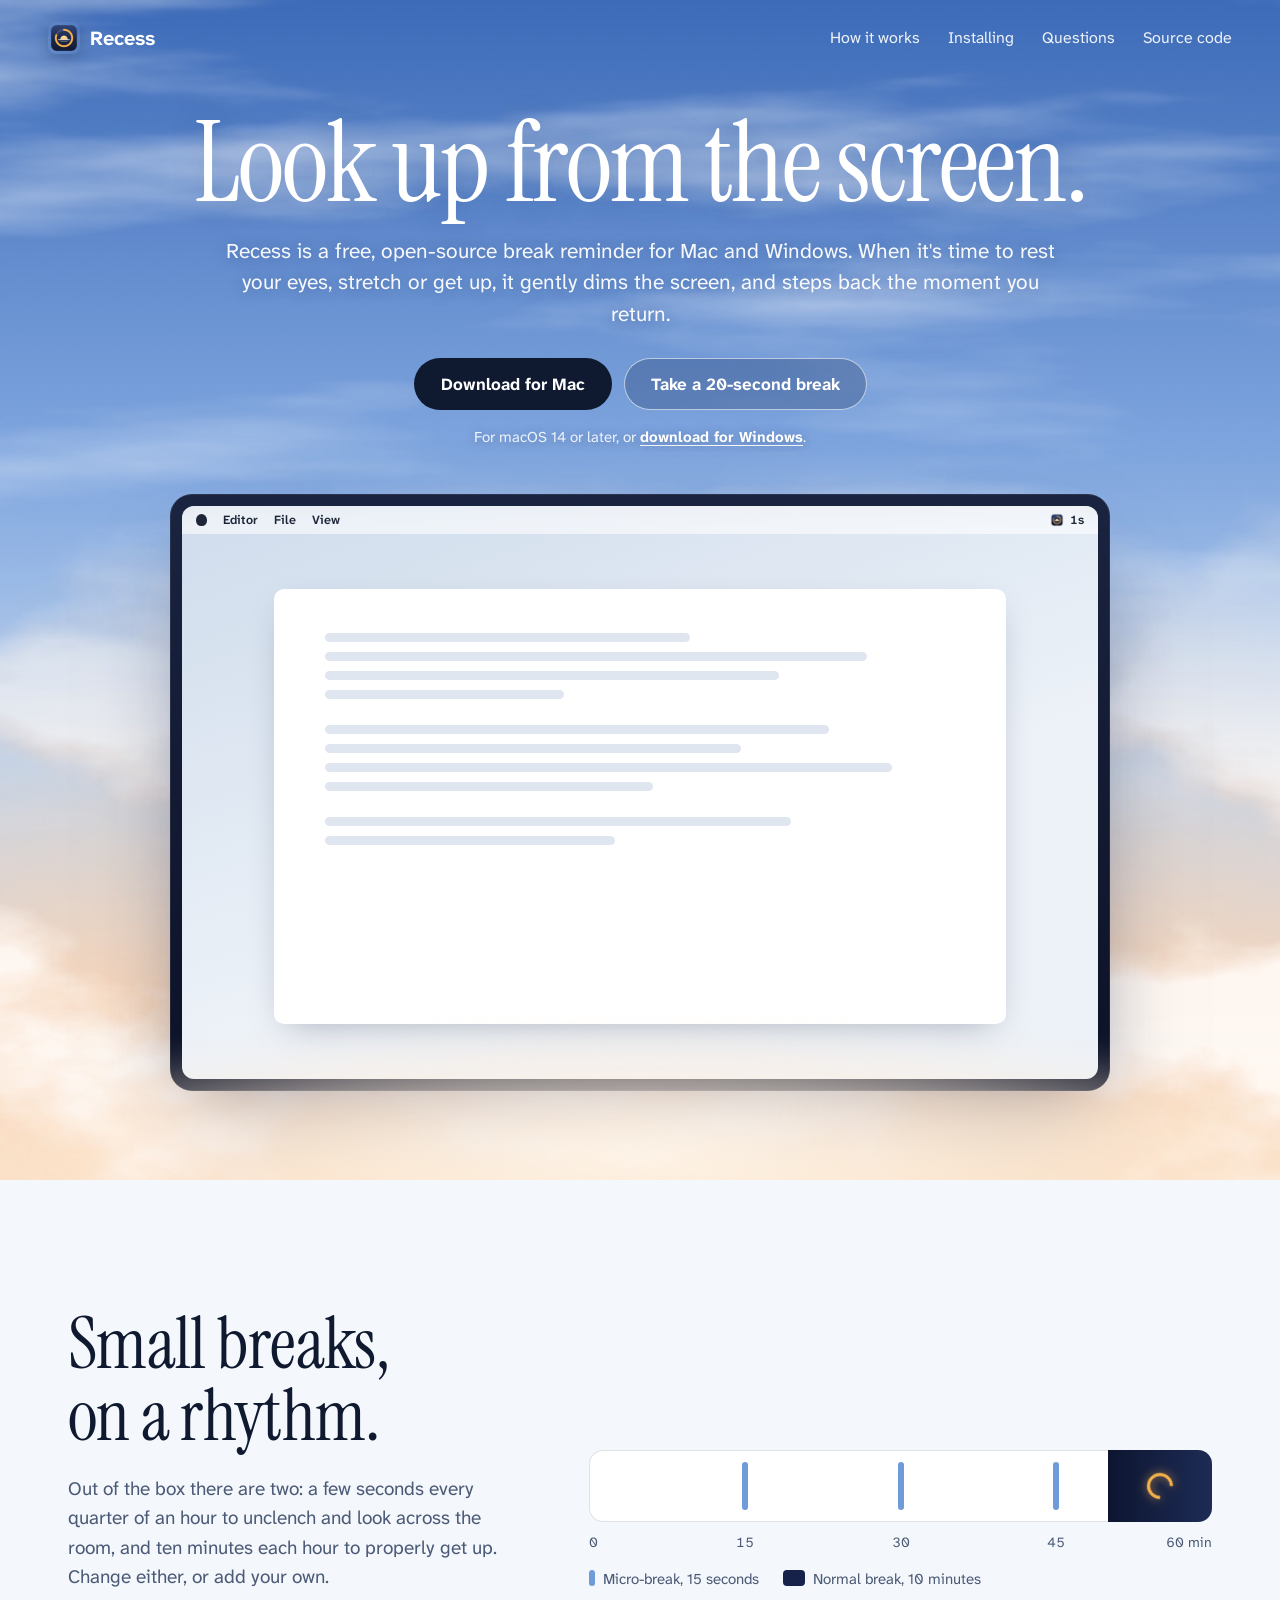
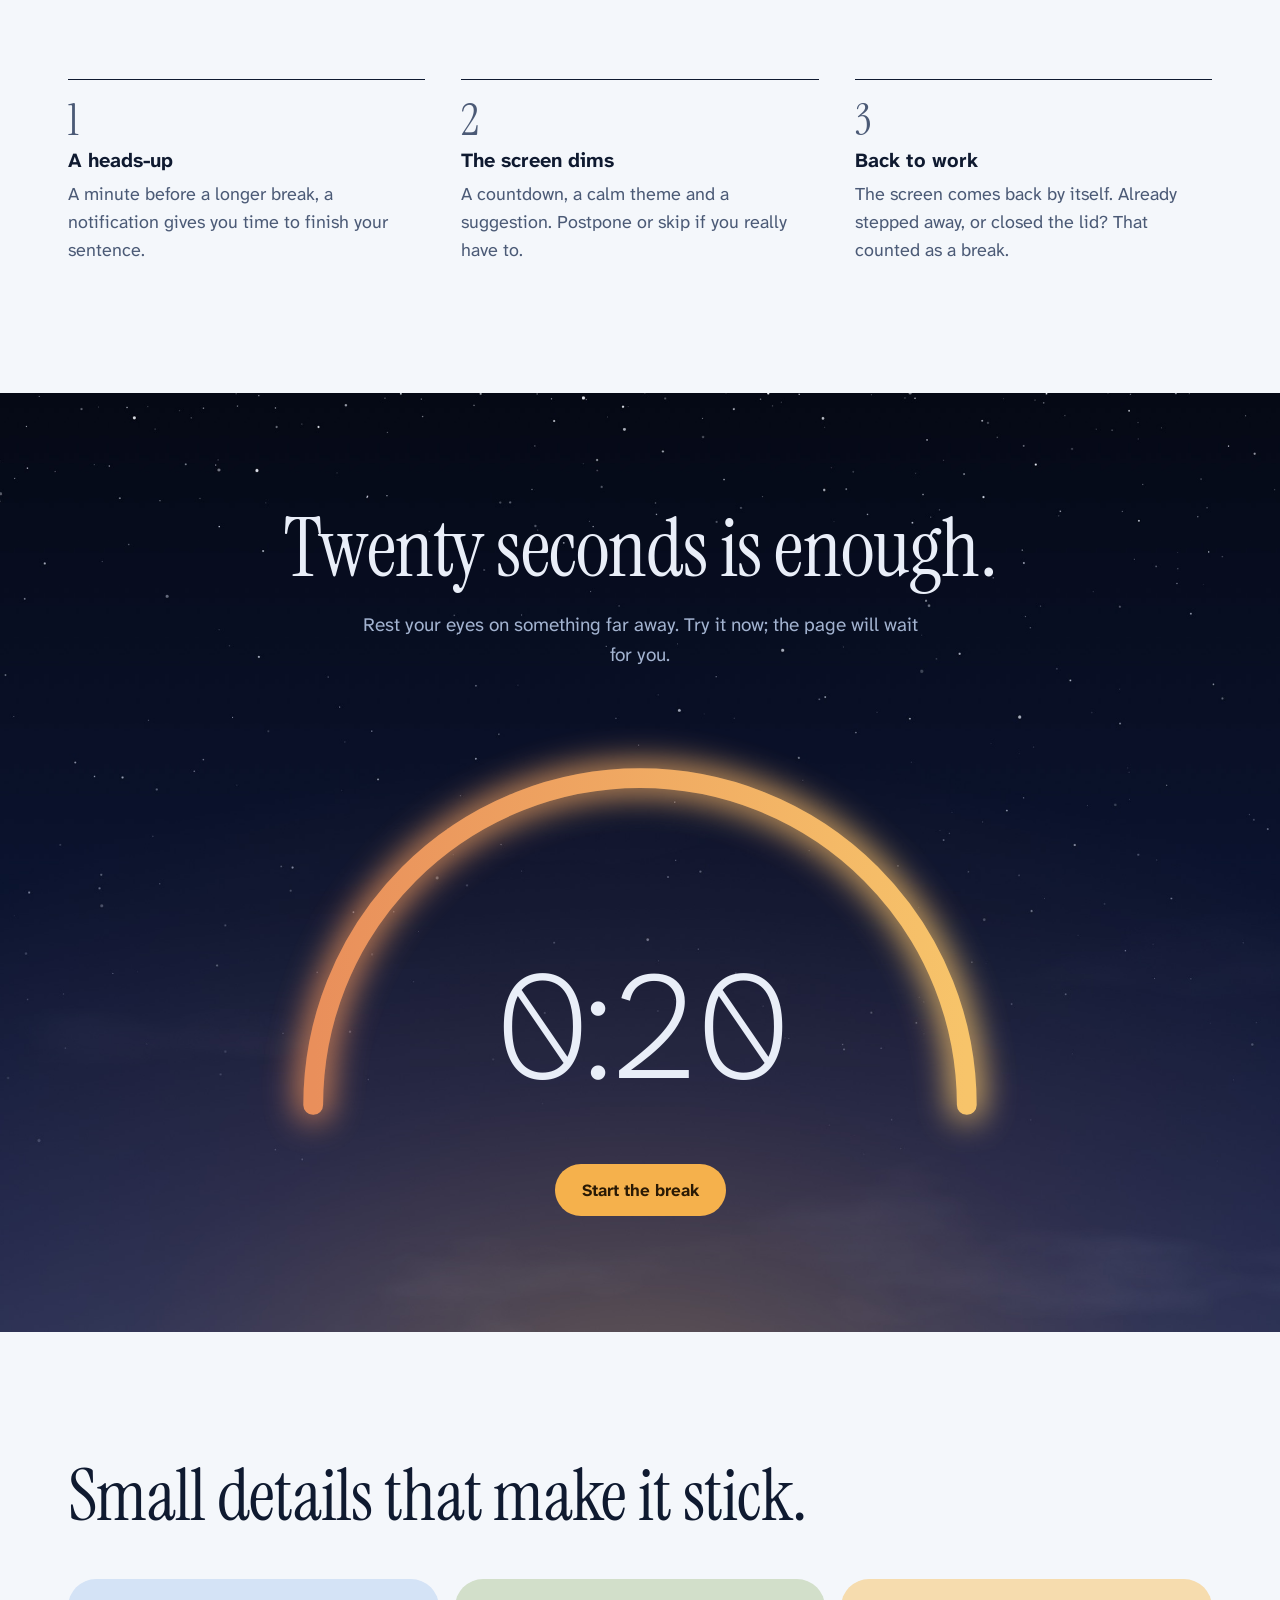
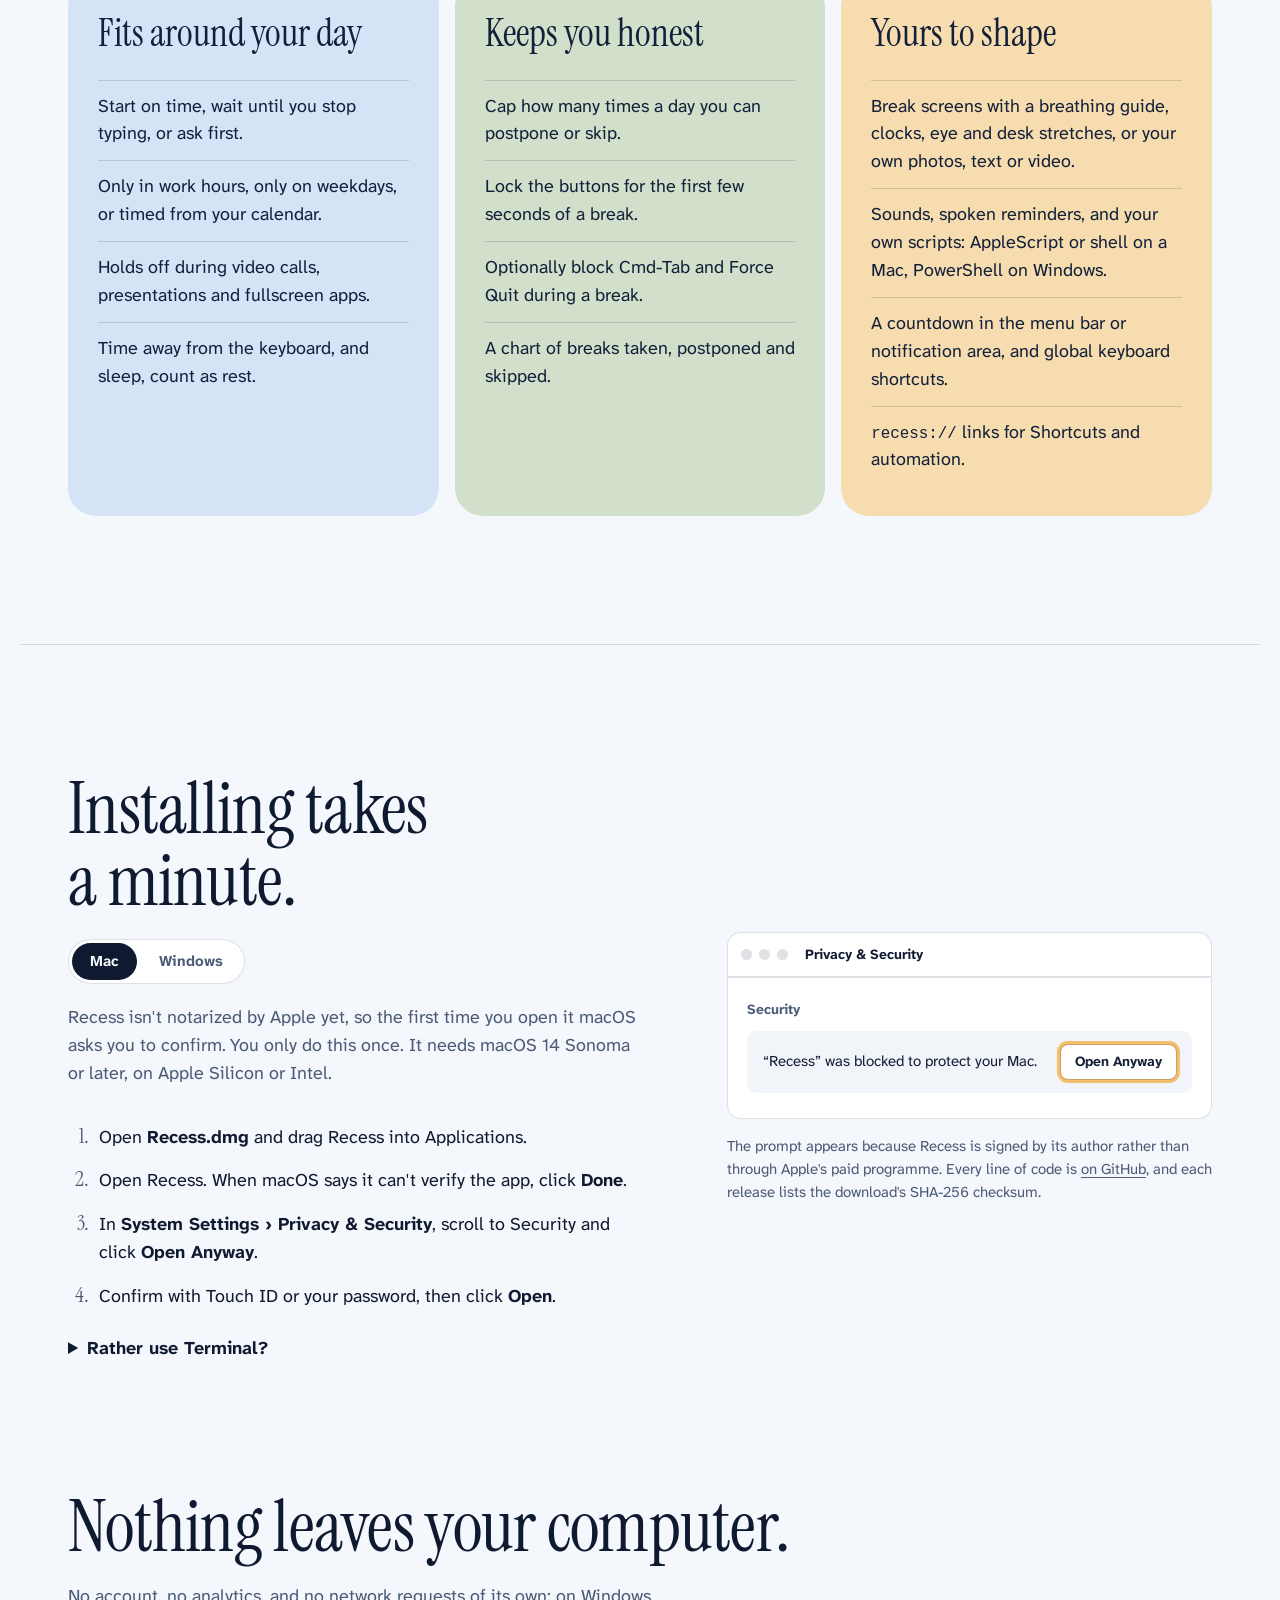
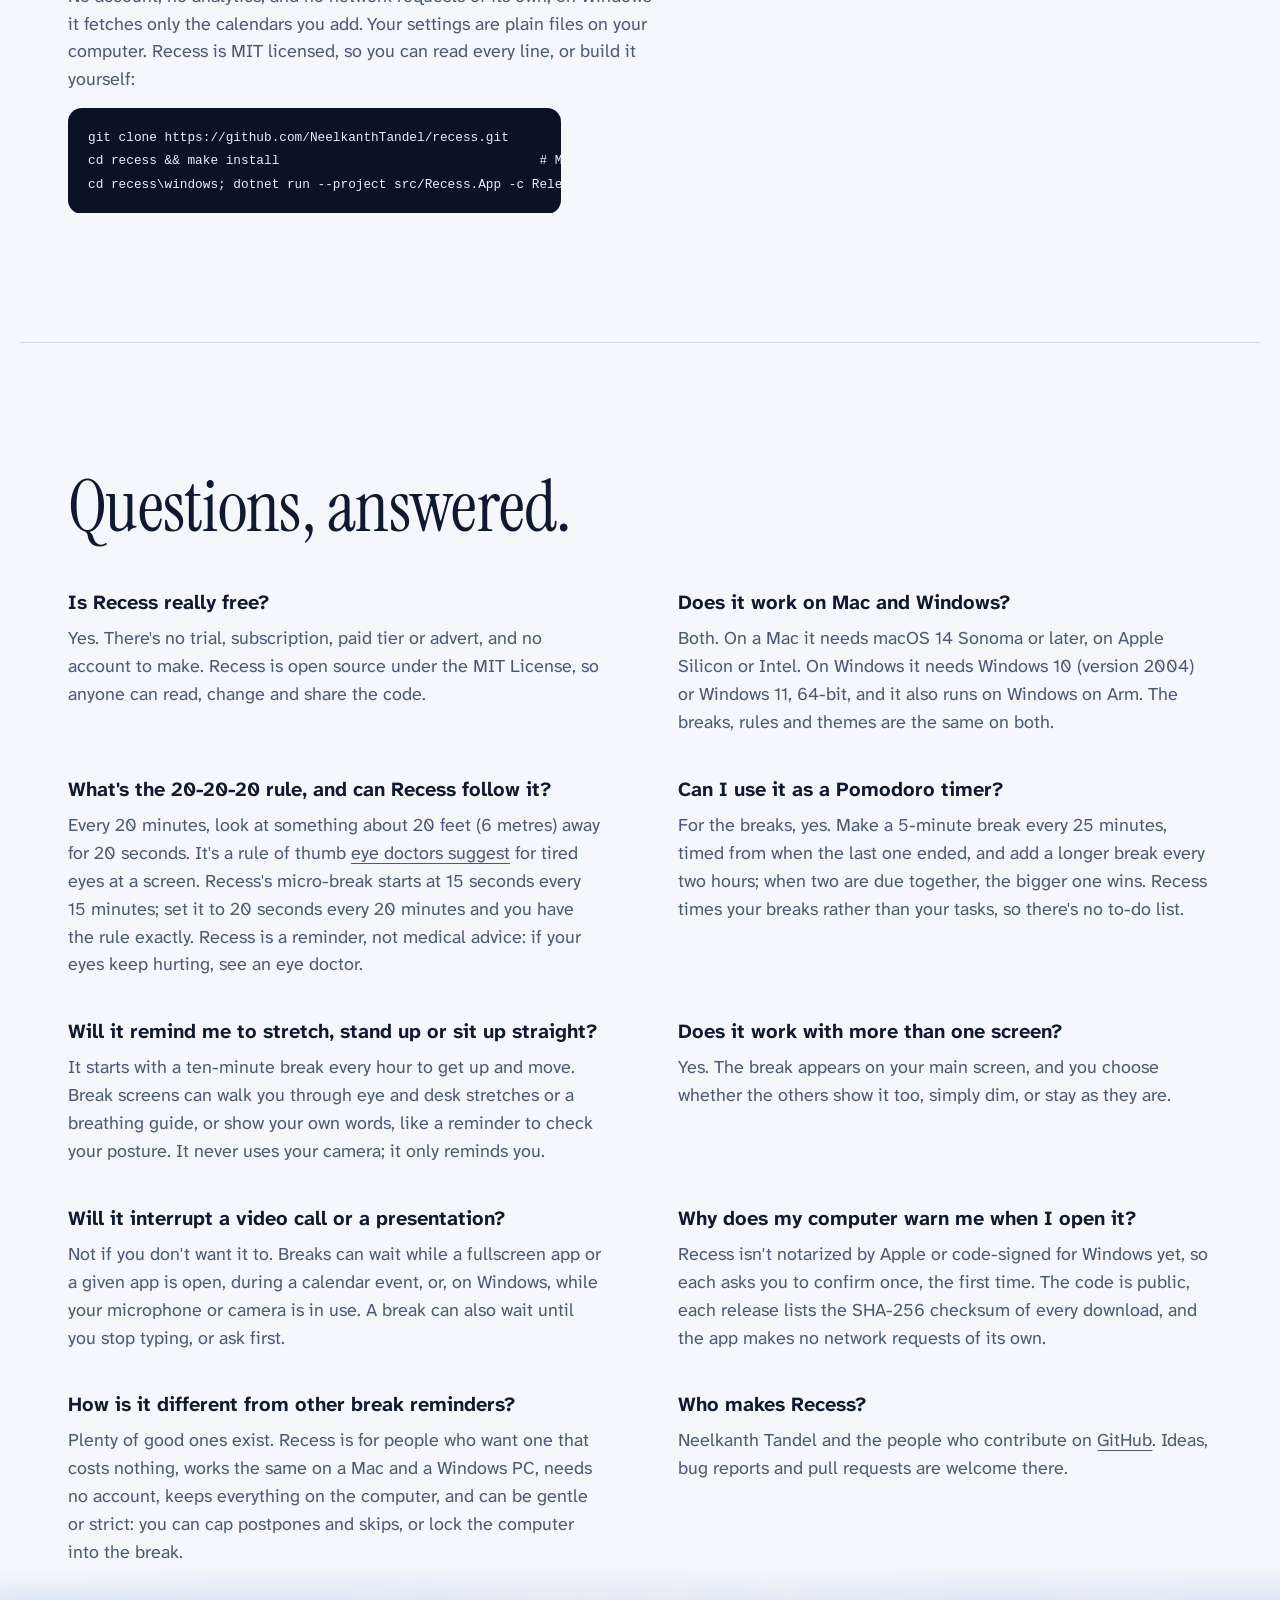
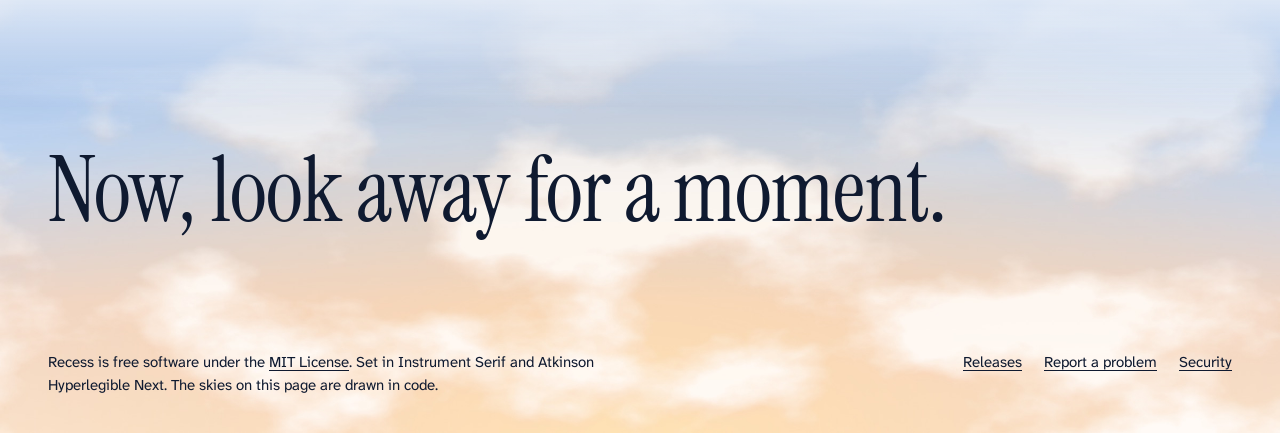
==== commit 2c6021cb: "Help people find Recess on search engines and AI assistants - Rewrite the title, description and Ope" ====
--- a/site/index.html
+++ b/site/index.html
@@ -3,20 +3,94 @@
 <head>
   <meta charset="utf-8">
   <meta name="viewport" content="width=device-width, initial-scale=1">
-  <title>Recess: a break reminder for Mac and Windows</title>
-  <meta name="description" content="Recess dims your screen when it's time to rest your eyes, stretch or get up. Free and open source for Mac and Windows, with no account and no tracking.">
+  <title>Recess: a free break reminder for Mac and Windows</title>
+  <meta name="description" content="Recess is a free, open-source break reminder for Mac and Windows. It dims your screen when it's time to rest your eyes, stretch or get up, and steps back when you return. No account, no tracking.">
+  <link rel="canonical" href="https://recess.always17.com/">
   <meta name="color-scheme" content="light dark">
-  <meta property="og:title" content="Recess: a break reminder for Mac and Windows">
-  <meta property="og:description" content="Recess dims your screen when it's time for a break. Free and open source.">
-  <link rel="canonical" href="https://recess.always17.com/">
+  <meta name="theme-color" content="#3d6bb8">
+
+  <meta property="og:type" content="website">
+  <meta property="og:site_name" content="Recess">
   <meta property="og:url" content="https://recess.always17.com/">
-  <meta property="og:image" content="https://recess.always17.com/assets/sky.jpg">
-  <meta property="og:type" content="website">
+  <meta property="og:title" content="Recess: a free break reminder for Mac and Windows">
+  <meta property="og:description" content="Recess dims your screen when it's time to rest your eyes, stretch or get up. Free and open source, with no account and no tracking.">
+  <meta property="og:image" content="https://recess.always17.com/assets/og.jpg">
+  <meta property="og:image:type" content="image/jpeg">
+  <meta property="og:image:width" content="1200">
+  <meta property="og:image:height" content="630">
+  <meta property="og:image:alt" content="The Recess app icon over a soft morning sky, with the words: Recess, a free break reminder for Mac and Windows.">
+  <meta property="og:locale" content="en_GB">
+  <meta name="twitter:card" content="summary_large_image">
+
   <link rel="icon" href="assets/favicon.png" type="image/png">
-  <link rel="preload" href="fonts/InstrumentSerif-Regular.ttf" as="font" type="font/ttf" crossorigin>
-  <link rel="preload" href="fonts/AtkinsonHyperlegibleNext.ttf" as="font" type="font/ttf" crossorigin>
+  <link rel="apple-touch-icon" href="assets/apple-touch-icon.png">
+  <link rel="preload" href="assets/sky.jpg" as="image">
+  <link rel="preload" href="fonts/InstrumentSerif-Regular.woff2" as="font" type="font/woff2" crossorigin>
+  <link rel="preload" href="fonts/AtkinsonHyperlegibleNext.woff2" as="font" type="font/woff2" crossorigin>
   <link rel="stylesheet" href="style.css">
   <script src="app.js" defer></script>
+  <script type="application/ld+json">
+{
+    "@context": "https://schema.org",
+    "@graph": [
+      {
+        "@type": "WebSite",
+        "@id": "https://recess.always17.com/#website",
+        "url": "https://recess.always17.com/",
+        "name": "Recess",
+        "inLanguage": "en"
+      },
+      {
+        "@type": "Person",
+        "@id": "https://recess.always17.com/#author",
+        "name": "Neelkanth Tandel",
+        "url": "https://github.com/NeelkanthTandel"
+      },
+      {
+        "@type": "SoftwareApplication",
+        "@id": "https://recess.always17.com/#app",
+        "name": "Recess",
+        "description": "A free, open-source break reminder for Mac and Windows. Recess dims the screen when it's time to rest your eyes, stretch or get up, and counts time away from the computer as a break.",
+        "url": "https://recess.always17.com/",
+        "applicationCategory": "UtilitiesApplication",
+        "operatingSystem": "macOS 14 or later, Windows 10 (version 2004) or later, Windows 11",
+        "softwareVersion": "1.1.0",
+        "datePublished": "2026-10-23",
+        "downloadUrl": [
+          "https://github.com/NeelkanthTandel/recess/releases/latest/download/Recess.dmg",
+          "https://github.com/NeelkanthTandel/recess/releases/latest/download/Recess-Setup.exe",
+          "https://github.com/NeelkanthTandel/recess/releases/latest/download/Recess-windows.zip"
+        ],
+        "releaseNotes": "https://github.com/NeelkanthTandel/recess/releases/latest",
+        "image": "https://recess.always17.com/assets/og.jpg",
+        "offers": {
+          "@type": "Offer",
+          "price": "0",
+          "priceCurrency": "USD"
+        },
+        "isAccessibleForFree": true,
+        "license": "https://opensource.org/license/mit",
+        "author": {
+          "@id": "https://recess.always17.com/#author"
+        },
+        "sameAs": [
+          "https://github.com/NeelkanthTandel/recess"
+        ],
+        "featureList": [
+          "Micro-breaks and longer breaks on your own schedule, including the 20-20-20 rule",
+          "Dims the screen with a countdown; postpone, skip or end early",
+          "Time away from the keyboard, sleep and a locked screen count as a break",
+          "Waits during fullscreen apps, chosen apps, calendar events and, on Windows, calls",
+          "Limits on postpones and skips, and an optional break lock",
+          "Break screens with eye and desk stretches, a breathing guide, clocks or your own photos, text or video",
+          "Sounds, notifications, spoken reminders and your own scripts",
+          "Global keyboard shortcuts and recess:// links for automation",
+          "No account, no analytics; settings stay on your computer"
+        ]
+      }
+    ]
+  }
+  </script>
 </head>
 <body>
   <a class="skip" href="#main">Skip to content</a>
@@ -26,12 +100,13 @@
     <section class="sky">
       <header class="topbar">
         <a class="brand" href="./">
-          <img src="assets/icon.png" alt="" width="32" height="32">
+          <img src="assets/icon-64.png" alt="" width="32" height="32">
           Recess
         </a>
         <nav aria-label="Main">
           <a href="#hour">How it works</a>
           <a href="#install">Installing</a>
+          <a href="#questions">Questions</a>
           <a href="https://github.com/NeelkanthTandel/recess">Source code</a>
         </nav>
       </header>
@@ -39,14 +114,14 @@
       <div class="sky-copy">
         <h1>Look up from the screen.</h1>
         <p class="sky-lead">
-          Recess is a break reminder for Mac and Windows. When it's time to rest your eyes, stretch or get up,
+          Recess is a free, open-source break reminder for Mac and Windows. When it's time to rest your eyes, stretch or get up,
           it gently dims the screen, and steps back the moment you return.
         </p>
         <div class="sky-actions">
           <a class="btn btn-solid" href="https://github.com/NeelkanthTandel/recess/releases/latest/download/Recess.dmg" data-download>Download for Mac</a>
           <a class="btn btn-glass" href="#night" data-start-break>Take a 20-second break</a>
         </div>
-        <p class="sky-fine" data-download-note>Free and open source. For macOS 14 or later, or <a href="https://github.com/NeelkanthTandel/recess/releases/latest/download/Recess-Setup.exe">download for Windows</a>.</p>
+        <p class="sky-fine" data-download-note>For macOS 14 or later, or <a href="https://github.com/NeelkanthTandel/recess/releases/latest/download/Recess-Setup.exe">download for Windows</a>.</p>
       </div>
 
       <figure class="display" aria-label="A computer screen that Recess has dimmed for a break">
@@ -55,7 +130,7 @@
             <span class="menubar-apple"></span>
             <span>Editor</span><span>File</span><span>View</span>
             <span class="menubar-spacer"></span>
-            <span class="menubar-recess"><img src="assets/icon.png" alt="" width="14" height="14"><span data-menubar>0s</span></span>
+            <span class="menubar-recess"><img src="assets/icon-64.png" alt="" width="14" height="14"><span data-menubar>0s</span></span>
           </div>
           <div class="work" aria-hidden="true">
             <div class="work-window">
@@ -281,6 +356,93 @@
 cd recess &amp;&amp; make install                                  # Mac
 cd recess\windows; dotnet run --project src/Recess.App -c Release  # Windows</code></pre>
     </section>
+
+    <!-- 7. The questions people ask before they download. llms.txt repeats the answers; keep them in step. -->
+    <section class="faq" id="questions" aria-labelledby="faq-title">
+      <h2 id="faq-title">Questions, answered.</h2>
+      <div class="faq-list">
+        <div class="faq-item">
+          <h3>Is Recess really free?</h3>
+          <p>
+            Yes. There's no trial, subscription, paid tier or advert, and no account to make. Recess is open source
+            under the MIT License, so anyone can read, change and share the code.
+          </p>
+        </div>
+        <div class="faq-item">
+          <h3>Does it work on Mac and Windows?</h3>
+          <p>
+            Both. On a Mac it needs macOS 14 Sonoma or later, on Apple Silicon or Intel. On Windows it needs
+            Windows 10 (version 2004) or Windows 11, 64-bit, and it also runs on Windows on Arm. The breaks, rules
+            and themes are the same on both.
+          </p>
+        </div>
+        <div class="faq-item">
+          <h3>What's the 20-20-20 rule, and can Recess follow it?</h3>
+          <p>
+            Every 20 minutes, look at something about 20 feet (6 metres) away for 20 seconds. It's a rule of thumb
+            <a href="https://www.aao.org/eye-health/diseases/what-is-eye-strain">eye doctors suggest</a> for tired
+            eyes at a screen. Recess's micro-break starts at 15 seconds every 15 minutes; set it to 20 seconds every
+            20 minutes and you have the rule exactly. Recess is a reminder, not medical advice: if your eyes keep
+            hurting, see an eye doctor.
+          </p>
+        </div>
+        <div class="faq-item">
+          <h3>Can I use it as a Pomodoro timer?</h3>
+          <p>
+            For the breaks, yes. Make a 5-minute break every 25 minutes, timed from when the last one ended, and add
+            a longer break every two hours; when two are due together, the bigger one wins. Recess times your breaks
+            rather than your tasks, so there's no to-do list.
+          </p>
+        </div>
+        <div class="faq-item">
+          <h3>Will it remind me to stretch, stand up or sit up straight?</h3>
+          <p>
+            It starts with a ten-minute break every hour to get up and move. Break screens can walk you through eye
+            and desk stretches or a breathing guide, or show your own words, like a reminder to check your posture.
+            It never uses your camera; it only reminds you.
+          </p>
+        </div>
+        <div class="faq-item">
+          <h3>Does it work with more than one screen?</h3>
+          <p>
+            Yes. The break appears on your main screen, and you choose whether the others show it too, simply dim,
+            or stay as they are.
+          </p>
+        </div>
+        <div class="faq-item">
+          <h3>Will it interrupt a video call or a presentation?</h3>
+          <p>
+            Not if you don't want it to. Breaks can wait while a fullscreen app or a given app is open, during a
+            calendar event, or, on Windows, while your microphone or camera is in use. A break can also wait until
+            you stop typing, or ask first.
+          </p>
+        </div>
+        <div class="faq-item">
+          <h3>Why does my computer warn me when I open it?</h3>
+          <p>
+            Recess isn't notarized by Apple or code-signed for Windows yet, so each asks you to confirm once,
+            the first time. The code is public, each release lists the SHA-256 checksum of every download, and
+            the app makes no network requests of its own.
+          </p>
+        </div>
+        <div class="faq-item">
+          <h3>How is it different from other break reminders?</h3>
+          <p>
+            Plenty of good ones exist. Recess is for people who want one that costs nothing, works the same on a
+            Mac and a Windows PC, needs no account, keeps everything on the computer, and can be gentle or strict:
+            you can cap postpones and skips, or lock the computer into the break.
+          </p>
+        </div>
+        <div class="faq-item">
+          <h3>Who makes Recess?</h3>
+          <p>
+            Neelkanth Tandel and the people who contribute on
+            <a href="https://github.com/NeelkanthTandel/recess">GitHub</a>. Ideas, bug reports and pull requests
+            are welcome there.
+          </p>
+        </div>
+      </div>
+    </section>
   </main>
 
   <!-- 6. Evening: the horizon again, and a nudge. -->
--- a/site/style.css
+++ b/site/style.css
@@ -5,14 +5,14 @@
 
 @font-face {
   font-family: "Instrument Serif";
-  src: url("fonts/InstrumentSerif-Regular.ttf") format("truetype");
+  src: url("fonts/InstrumentSerif-Regular.woff2") format("woff2");
   font-weight: 400;
   font-style: normal;
   font-display: swap;
 }
 @font-face {
   font-family: "Atkinson Hyperlegible Next";
-  src: url("fonts/AtkinsonHyperlegibleNext.ttf") format("truetype");
+  src: url("fonts/AtkinsonHyperlegibleNext.woff2") format("woff2");
   font-weight: 200 800;
   font-style: normal;
   font-display: swap;
@@ -388,6 +388,11 @@
 .private p { margin-top: 20px; max-width: var(--measure); color: var(--ink-soft); }
 .build { max-width: 34em; }
 
+/* 7. Questions */
+.faq { width: 100%; max-width: 1240px; margin-inline: auto; padding: clamp(72px, 10vw, 140px) var(--gutter) 0; border-top: 1px solid var(--line); }
+.faq-list { display: grid; grid-template-columns: repeat(2, minmax(0, 1fr)); gap: 40px clamp(32px, 6vw, 88px); margin-top: 48px; }
+.faq-item p { margin-top: 10px; max-width: var(--measure); color: var(--ink-soft); }
+
 /* 6. Dusk footer */
 .dusk {
   padding: clamp(96px, 14vw, 180px) var(--gutter) 36px;
@@ -412,7 +417,7 @@
 /* Narrow screens */
 @media (max-width: 900px) {
   .hour, .install { grid-template-columns: minmax(0, 1fr); }
-  .moments, .panels { grid-template-columns: minmax(0, 1fr); }
+  .moments, .panels, .faq-list { grid-template-columns: minmax(0, 1fr); }
   .moments { margin-top: 32px; gap: 28px; }
 }
 @media (max-width: 600px) {
